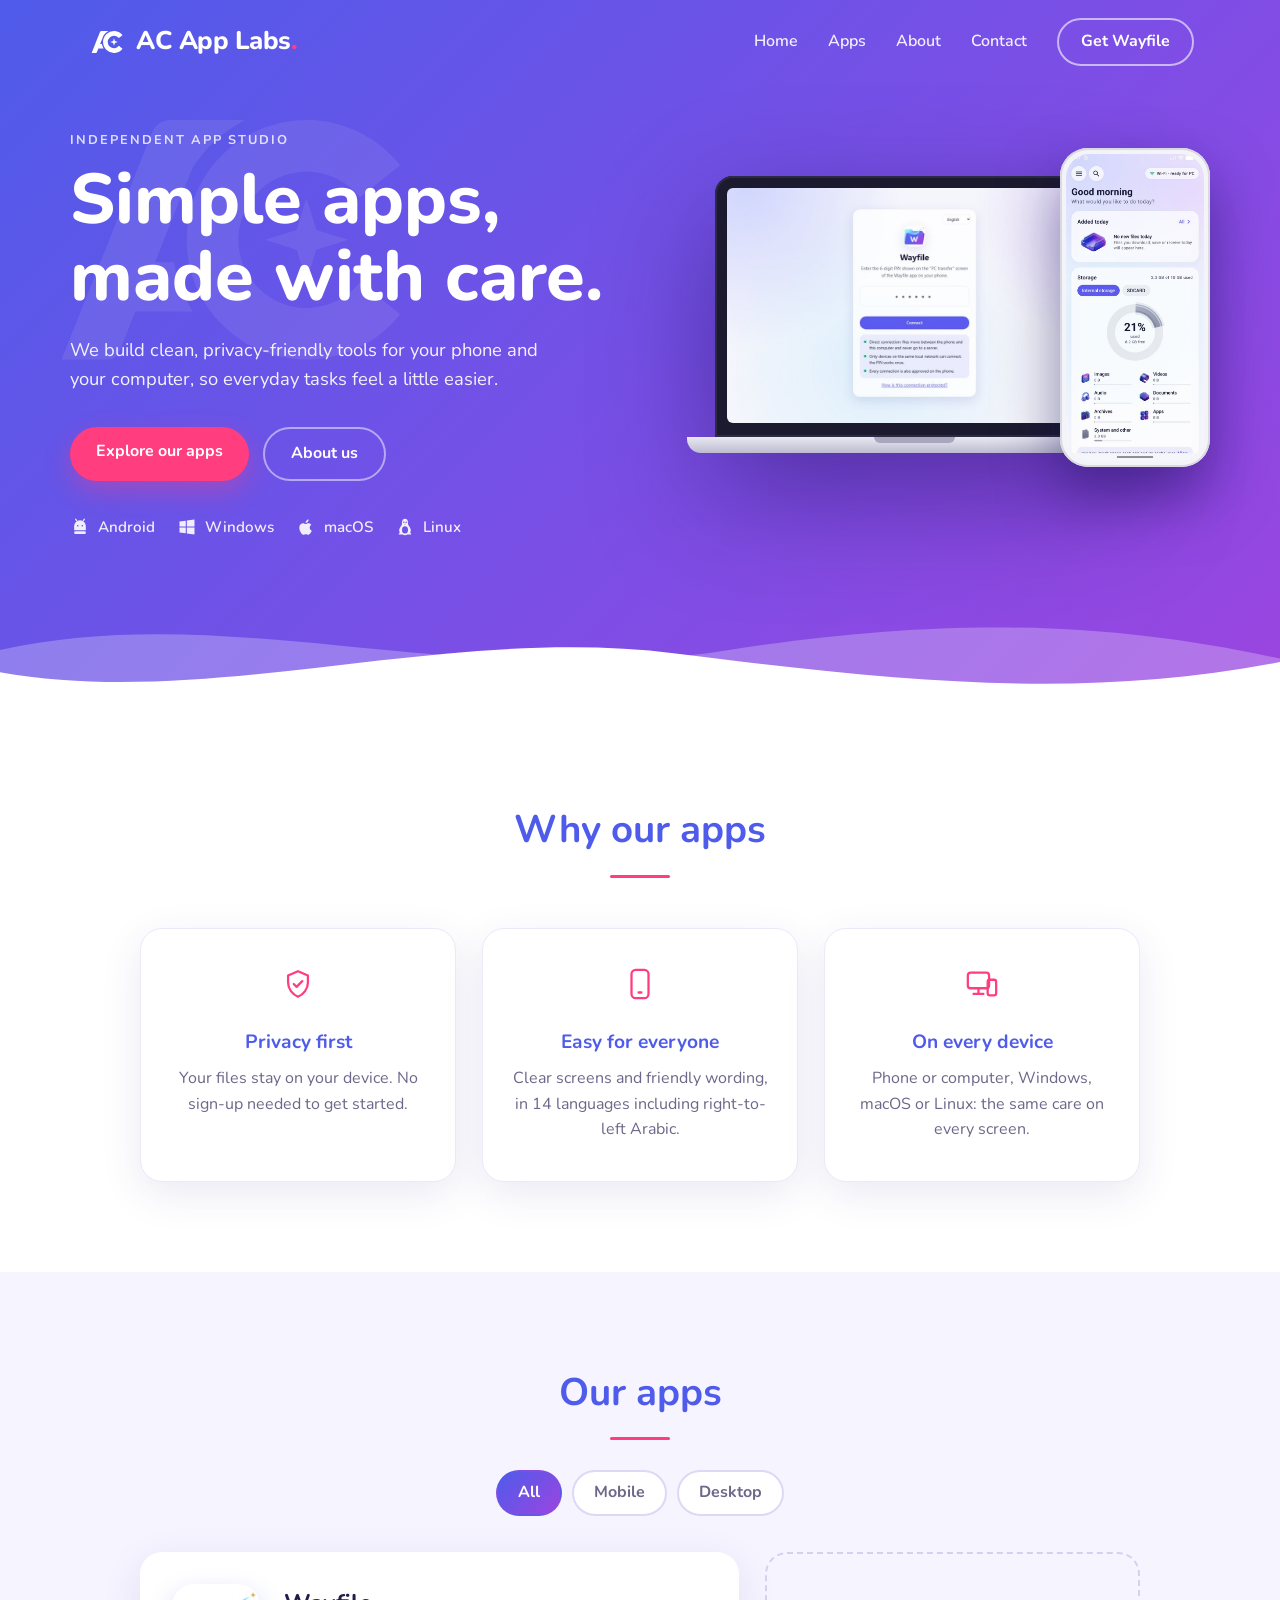
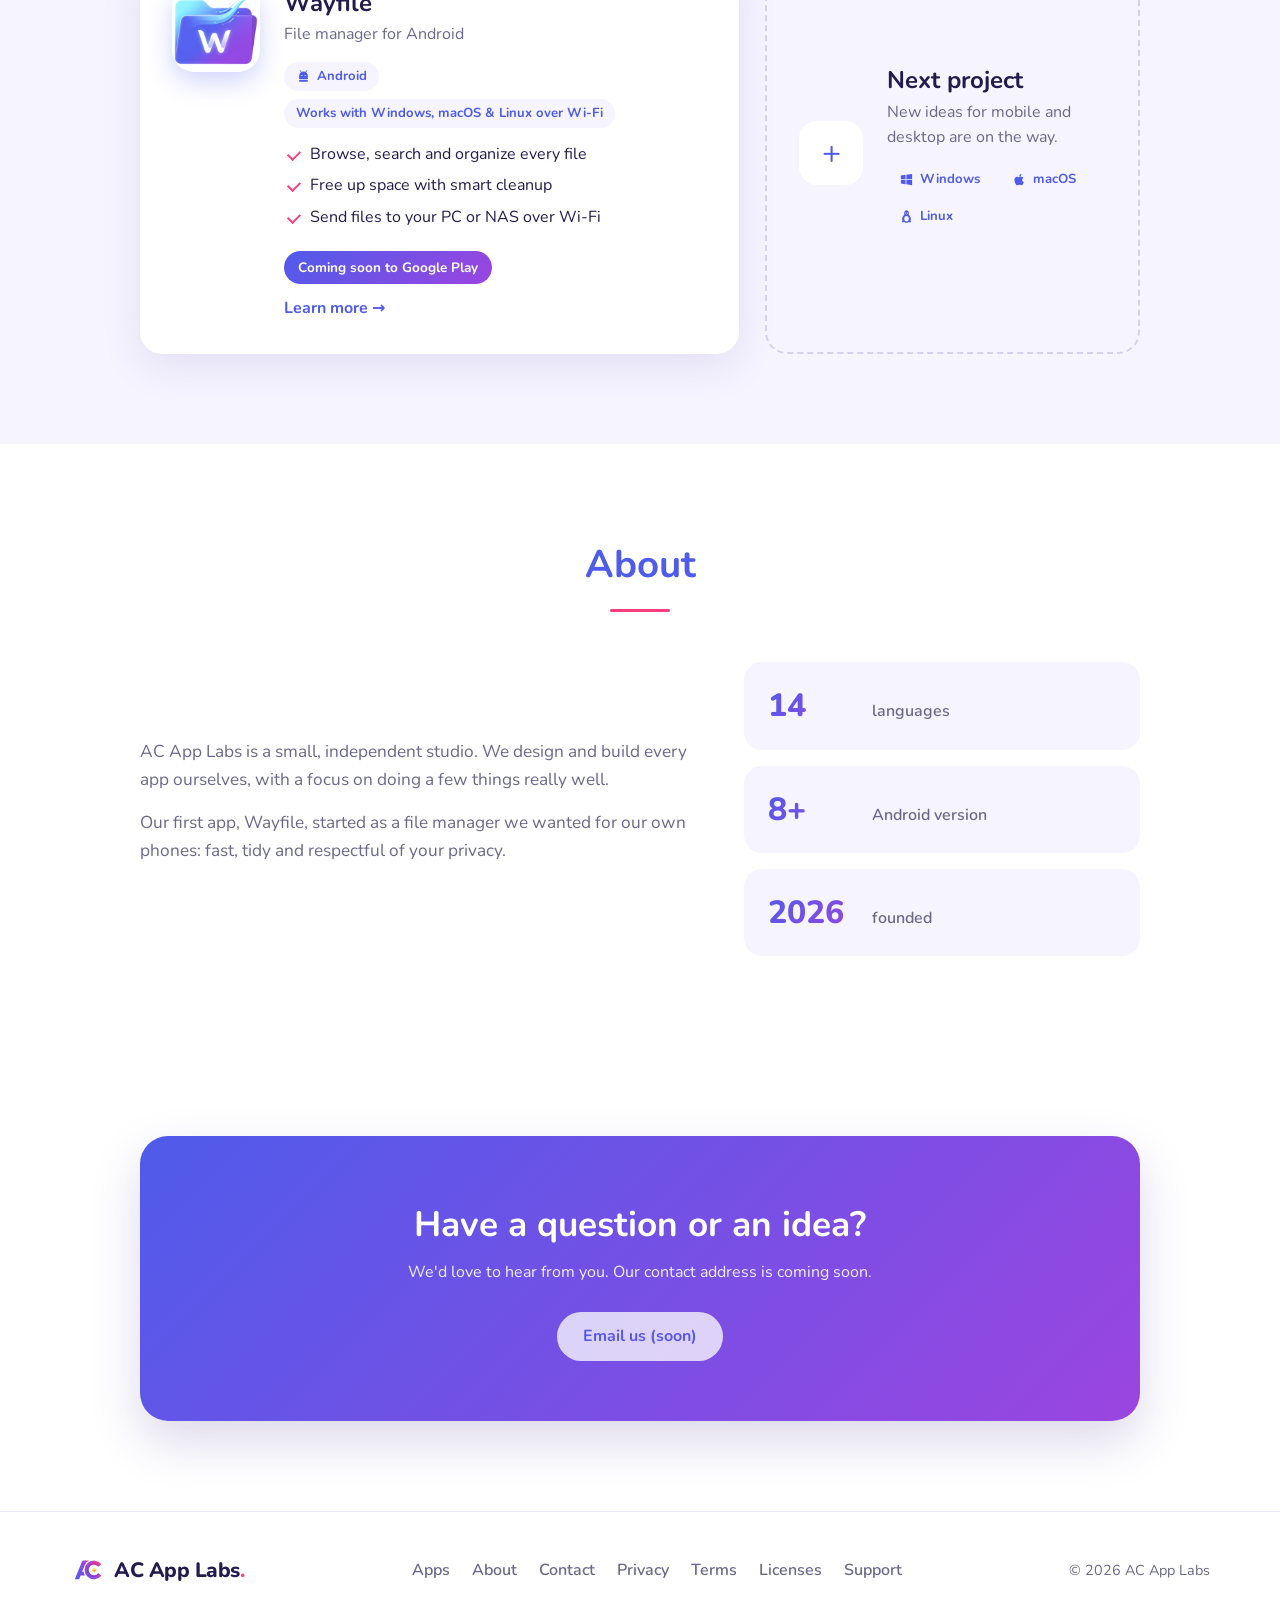
==== index.html @ d295de46 "Open-source licenses page; footer links Co-Authored-By: Claude Opus 5.5 <noreply@anthropic.com>" ====
<!doctype html>
<html lang="en">
<head>
<meta charset="utf-8">
<meta name="viewport" content="width=device-width, initial-scale=1">
<title>AC App Labs</title>
<meta name="description" content="AC App Labs is an independent studio building simple, useful apps. Our first app, Wayfile, is coming soon to Google Play.">
<meta name="theme-color" content="#4f5bea">
<link rel="icon" href="favicon.ico" sizes="any">
<link rel="icon" href="assets/studio-logo.svg" type="image/svg+xml">
<link rel="apple-touch-icon" href="assets/apple-touch-icon.png">
<link rel="preconnect" href="https://fonts.googleapis.com">
<link rel="preconnect" href="https://fonts.gstatic.com" crossorigin>
<link href="https://fonts.googleapis.com/css2?family=Nunito:wght@400;600;700;800&display=swap" rel="stylesheet">
<link rel="stylesheet" href="assets/site.css">
</head>
<body>

<!-- Platform glyphs, reused by the hero strip and the app cards. -->
<svg width="0" height="0" style="position:absolute" aria-hidden="true">
  <symbol id="i-android" viewBox="0 0 24 24"><path d="M5 16V11a7 7 0 0 1 14 0v5z"/><path d="M8 4.5 6.8 2.6M16 4.5l1.2-1.9" stroke="currentColor" stroke-width="1.4" stroke-linecap="round" fill="none"/><circle cx="9.3" cy="10.5" r="1" fill="var(--glyph-hole, #fff)"/><circle cx="14.7" cy="10.5" r="1" fill="var(--glyph-hole, #fff)"/><rect x="5" y="17" width="14" height="3.5" rx="1.5"/></symbol>
  <symbol id="i-windows" viewBox="0 0 24 24"><path d="M3 5.5 10.5 4.4v7H3zM11.8 4.2 21 3v8.4h-9.2zM3 12.6h7.5v7L3 18.5zM11.8 12.6H21V21l-9.2-1.3z"/></symbol>
  <symbol id="i-apple" viewBox="0 0 24 24"><path d="M16.4 12.7c0-2.3 1.9-3.4 2-3.5-1.1-1.6-2.8-1.8-3.4-1.8-1.4-.1-2.8.9-3.5.9s-1.8-.9-3-.9c-1.5 0-3 .9-3.8 2.3-1.6 2.8-.4 7 1.2 9.3.8 1.1 1.7 2.4 2.9 2.3 1.2 0 1.6-.7 3-.7s1.8.7 3 .7c1.3 0 2.1-1.1 2.8-2.3.9-1.3 1.3-2.6 1.3-2.6s-2.5-1-2.5-3.7zM14.2 5.8c.6-.8 1.1-1.8 1-2.8-.9 0-2 .6-2.7 1.4-.6.7-1.1 1.7-1 2.7 1 .1 2-.5 2.7-1.3z"/></symbol>
  <symbol id="i-linux" viewBox="0 0 24 24"><path d="M12 2c-2.2 0-3.6 1.8-3.6 4.3 0 1.4.3 2.3-.7 3.8C6.3 12 5 13.8 5 16.3c0 1 .3 1.8.8 2.4L4.6 20c-.3.4 0 1 .5 1h4.1c.6.6 1.6 1 2.8 1s2.2-.4 2.8-1h4.1c.5 0 .8-.6.5-1l-1.2-1.3c.5-.6.8-1.4.8-2.4 0-2.5-1.3-4.3-2.7-6.2-1-1.5-.7-2.4-.7-3.8C15.6 3.8 14.2 2 12 2z"/><ellipse cx="12" cy="15.5" rx="3.6" ry="4.3" fill="var(--glyph-hole, #fff)"/><circle cx="10.6" cy="6.3" r=".9" fill="var(--glyph-hole, #fff)"/><circle cx="13.4" cy="6.3" r=".9" fill="var(--glyph-hole, #fff)"/><path d="M10.7 8.2h2.6L12 9.6z" fill="#f5b83d"/></symbol>
</svg>

<header class="topbar" id="top">
  <nav class="nav">
    <a class="brand" href="#top"><img class="brand-mark" src="assets/studio-logo-white.svg" alt="" width="34" height="34">AC App Labs<span>.</span></a>
    <button class="menu-btn" aria-label="Menu" aria-expanded="false" aria-controls="menu">
      <span></span><span></span><span></span>
    </button>
    <ul class="menu" id="menu">
      <li><a href="#top">Home</a></li>
      <li><a href="#apps">Apps</a></li>
      <li><a href="#about">About</a></li>
      <li><a href="#contact">Contact</a></li>
      <li><a class="btn btn-outline" href="/wayfile/">Get Wayfile</a></li>
    </ul>
  </nav>
</header>

<section class="hero">
  <div class="hero-inner">
    <div class="hero-text">
      <div class="ghost-mark" aria-hidden="true"><img src="assets/studio-logo-white.svg" alt=""></div>
      <p class="eyebrow">Independent app studio</p>
      <h1>Simple apps,<br>made with care.</h1>
      <p class="lead">We build clean, privacy-friendly tools for your phone and your computer, so everyday tasks feel a little easier.</p>
      <div class="hero-actions">
        <a class="btn btn-accent" href="#apps">Explore our apps</a>
        <a class="btn btn-ghost" href="#about">About us</a>
      </div>
      <ul class="platforms" aria-label="Platforms">
        <li><svg><use href="#i-android"/></svg>Android</li>
        <li><svg><use href="#i-windows"/></svg>Windows</li>
        <li><svg><use href="#i-apple"/></svg>macOS</li>
        <li><svg><use href="#i-linux"/></svg>Linux</li>
      </ul>
    </div>
    <div class="hero-devices">
      <div class="laptop">
        <div class="laptop-screen">
          <img src="assets/wayfile-pc.jpg" alt="Wayfile in a computer's browser" width="960" height="600">
        </div>
        <div class="laptop-base"></div>
      </div>
      <div class="phone">
        <img src="assets/wayfile-home.jpg" alt="Wayfile home screen" width="540" height="1200">
      </div>
    </div>
  </div>
  <svg class="wave" viewBox="0 0 1440 140" preserveAspectRatio="none" aria-hidden="true">
    <path class="wave-back" d="M0,70 C260,10 520,120 820,70 C1080,28 1260,40 1440,80 L1440,140 L0,140 Z"/>
    <path class="wave-front" d="M0,96 C240,140 500,40 760,74 C1020,108 1220,128 1440,84 L1440,140 L0,140 Z"/>
  </svg>
</section>

<main>
  <section class="section" id="why">
    <h2 class="title">Why our apps</h2>
    <div class="cards">
      <article class="card">
        <svg class="icon" viewBox="0 0 24 24" aria-hidden="true"><path d="M12 3l7 3v5c0 4.5-3 8.4-7 10-4-1.6-7-5.5-7-10V6z"/><path d="M9 12l2 2 4-4"/></svg>
        <h3>Privacy first</h3>
        <p>Your files stay on your device. No sign-up needed to get started.</p>
      </article>
      <article class="card">
        <svg class="icon" viewBox="0 0 24 24" aria-hidden="true"><rect x="6" y="2" width="12" height="20" rx="3"/><path d="M11 18h2"/></svg>
        <h3>Easy for everyone</h3>
        <p>Clear screens and friendly wording, in 14 languages including right-to-left Arabic.</p>
      </article>
      <article class="card">
        <svg class="icon" viewBox="0 0 24 24" aria-hidden="true"><rect x="2" y="4" width="15" height="11" rx="2"/><path d="M6 19h7M9.5 15v4"/><rect x="16" y="9" width="6" height="11" rx="1.5"/></svg>
        <h3>On every device</h3>
        <p>Phone or computer, Windows, macOS or Linux: the same care on every screen.</p>
      </article>
    </div>
  </section>

  <section class="section section-tint" id="apps">
    <h2 class="title">Our apps</h2>
    <div class="filters" role="group" aria-label="Filter apps">
      <button class="chip active" data-filter="all">All</button>
      <button class="chip" data-filter="mobile">Mobile</button>
      <button class="chip" data-filter="desktop">Desktop</button>
    </div>
    <div class="apps">
      <article class="app-card" id="wayfile" data-kind="mobile">
        <img class="app-icon" src="assets/wayfile.png" alt="" width="88" height="88">
        <div class="app-body">
          <h3>Wayfile</h3>
          <p class="app-tag">File manager for Android</p>
          <ul class="tags"><li><svg><use href="#i-android"/></svg>Android</li><li>Works with Windows, macOS &amp; Linux over Wi-Fi</li></ul>
          <ul class="ticks">
            <li>Browse, search and organize every file</li>
            <li>Free up space with smart cleanup</li>
            <li>Send files to your PC or NAS over Wi-Fi</li>
          </ul>
          <span class="badge">Coming soon to Google Play</span>
          <p class="more"><a href="/wayfile/">Learn more →</a></p>
        </div>
      </article>
      <article class="app-card app-card-next" data-kind="mobile desktop">
        <div class="next-plus" aria-hidden="true">+</div>
        <div class="app-body">
          <h3>Next project</h3>
          <p class="app-tag">New ideas for mobile and desktop are on the way.</p>
          <ul class="tags"><li><svg><use href="#i-windows"/></svg>Windows</li><li><svg><use href="#i-apple"/></svg>macOS</li><li><svg><use href="#i-linux"/></svg>Linux</li></ul>
        </div>
      </article>
    </div>
  </section>

  <section class="section" id="about">
    <h2 class="title">About</h2>
    <div class="about">
      <div class="about-text">
        <p>AC App Labs is a small, independent studio. We design and build every app ourselves, with a focus on doing a few things really well.</p>
        <p>Our first app, Wayfile, started as a file manager we wanted for our own phones: fast, tidy and respectful of your privacy.</p>
      </div>
      <ul class="stats">
        <li><strong>14</strong><span>languages</span></li>
        <li><strong>8+</strong><span>Android version</span></li>
        <li><strong>2026</strong><span>founded</span></li>
      </ul>
    </div>
  </section>

  <section class="section" id="contact">
    <div class="contact">
      <h2>Have a question or an idea?</h2>
      <p>We'd love to hear from you. Our contact address is coming soon.</p>
      <!-- TODO: replace with the support address once email is set up on acapplabs.com -->
      <a class="btn btn-light" href="#contact" aria-disabled="true">Email us (soon)</a>
    </div>
  </section>
</main>

<footer class="footer">
  <div class="footer-inner">
    <a class="brand brand-dark" href="#top"><img class="brand-mark" src="assets/studio-logo.svg" alt="" width="30" height="30">AC App Labs<span>.</span></a>
    <ul class="footer-links">
      <li><a href="#apps">Apps</a></li>
      <li><a href="#about">About</a></li>
      <li><a href="#contact">Contact</a></li>
      <li><a href="/wayfile/privacy/">Privacy</a></li>
      <li><a href="/wayfile/terms/">Terms</a></li>
      <li><a href="/wayfile/licenses/">Licenses</a></li>
      <li><a href="/support/">Support</a></li>
    </ul>
    <p class="copy">© <span id="y">2026</span> AC App Labs</p>
  </div>
</footer>

<script src="/assets/site.js"></script>
<script>
  const chips = document.querySelectorAll('.filters .chip');
  chips.forEach(chip => chip.addEventListener('click', () => {
    chips.forEach(c => c.classList.toggle('active', c === chip));
    const f = chip.dataset.filter;
    document.querySelectorAll('.apps .app-card').forEach(card => {
      card.hidden = f !== 'all' && !card.dataset.kind.split(' ').includes(f);
    });
  }));
</script>
</body>
</html>
---- assets/site.css ----
:root {
  --ink: #241b4d;
  --muted: #6b6889;
  --brand-a: #4f5bea;
  --brand-b: #9b45e0;
  --accent: #ff3d7f;
  --bg: #ffffff;
  --tint: #f6f4ff;
  --card: #ffffff;
  --line: #ece9f8;
  --shadow: 0 12px 40px rgba(60, 40, 140, .10);
  --shadow-up: 0 20px 50px rgba(60, 40, 140, .18);
}
* { box-sizing: border-box; margin: 0; padding: 0; }
html { scroll-behavior: smooth; scroll-padding-top: 80px; }
body { font-family: "Nunito", system-ui, sans-serif; color: var(--ink); background: var(--bg); line-height: 1.6; overflow-x: hidden; }
a { color: inherit; text-decoration: none; }
ul { list-style: none; }
img { max-width: 100%; height: auto; display: block; }

/* Buttons */
.btn { display: inline-block; padding: 12px 26px; border-radius: 999px; font-weight: 700; transition: transform .15s, box-shadow .15s, background .15s; white-space: nowrap; }
.btn:hover { transform: translateY(-2px); }
.btn-accent { background: var(--accent); color: #fff; box-shadow: 0 10px 24px rgba(255, 61, 127, .35); }
.btn-ghost { color: #fff; border: 2px solid rgba(255, 255, 255, .5); }
.btn-ghost:hover { background: rgba(255, 255, 255, .12); }
.btn-outline { padding: 9px 22px; border: 2px solid rgba(255, 255, 255, .6); }
.btn-light { background: #fff; color: var(--brand-a); }
.btn[aria-disabled="true"] { opacity: .75; cursor: default; }

/* Top bar */
.topbar { position: fixed; inset: 0 0 auto; z-index: 50; color: #fff; transition: background .25s, box-shadow .25s; }
.topbar.scrolled { background: rgba(79, 91, 234, .92); backdrop-filter: blur(10px); box-shadow: 0 6px 24px rgba(40, 30, 120, .2); }
.nav { max-width: 1140px; margin: 0 auto; padding: 18px 16px; display: flex; align-items: center; justify-content: space-between; }
.brand { display: inline-flex; align-items: center; font-size: 1.6rem; font-weight: 800; letter-spacing: -.5px; }
.brand-mark { width: 42px; height: 42px; margin-right: 8px; }
.brand-dark .brand-mark { width: 36px; height: 36px; }
.brand span { color: var(--accent); }
.menu { display: flex; align-items: center; gap: 30px; font-weight: 600; }
.menu a:not(.btn) { opacity: .9; }
.menu a:not(.btn):hover { opacity: 1; }
.menu-btn { display: none; background: none; border: 0; width: 40px; height: 40px; cursor: pointer; flex-direction: column; justify-content: center; gap: 5px; }
.menu-btn span { display: block; height: 2px; width: 24px; margin: 0 auto; background: #fff; border-radius: 2px; }

/* Hero */
.hero { position: relative; color: #fff; background: linear-gradient(135deg, var(--brand-a) 0%, #7a4fe6 55%, var(--brand-b) 100%); padding: 130px 16px 170px; overflow: hidden; }
.hero-inner { max-width: 1140px; margin: 0 auto; display: grid; grid-template-columns: 1.1fr .9fr; align-items: center; gap: 40px; }
.hero-text { position: relative; isolation: isolate; }
.ghost-mark { position: absolute; left: -70px; top: -120px; width: 460px; pointer-events: none; user-select: none; z-index: -1; }
.ghost-mark img { width: 100%; opacity: .08; }
.eyebrow { text-transform: uppercase; letter-spacing: 2px; font-size: .8rem; font-weight: 700; opacity: .8; }
h1 { font-size: clamp(2.5rem, 6vw, 4.4rem); line-height: 1.08; font-weight: 800; margin: 12px 0 20px; }
.lead { font-size: 1.15rem; max-width: 500px; opacity: .92; }
.hero-actions { display: flex; flex-wrap: wrap; gap: 14px; margin-top: 34px; }
.platforms { display: flex; flex-wrap: wrap; gap: 10px 22px; margin-top: 34px; font-weight: 600; font-size: .95rem; opacity: .9; }
.platforms li { display: flex; align-items: center; gap: 8px; }
.platforms svg { width: 20px; height: 20px; fill: #fff; --glyph-hole: #6a55e8; }

/* Hero devices: a laptop with the phone leaning in front of it */
.hero-devices { position: relative; z-index: 2; padding: 20px 96px 60px 0; }
.laptop { width: 100%; max-width: 520px; margin-left: auto; filter: drop-shadow(0 40px 60px rgba(20, 10, 80, .45)); }
.laptop-screen { padding: 12px 12px 14px; border-radius: 18px 18px 0 0; background: #1c1a2e; box-shadow: inset 0 0 0 2px #2d2a45; }
.laptop-screen img { border-radius: 6px; }
.laptop-base { height: 16px; margin: 0 -7%; border-radius: 0 0 14px 14px; background: linear-gradient(#e9e8f2, #bdbbd0); position: relative; }
.laptop-base::before { content: ""; position: absolute; left: 50%; top: 0; width: 18%; height: 6px; transform: translateX(-50%); border-radius: 0 0 8px 8px; background: #a9a7bd; }
/* Upright, standing to the right of the laptop and only overlapping its bezel edge. */
.phone { position: absolute; right: 0; bottom: 46px; width: 150px; padding: 6px; border-radius: 28px; background: #f4f4f8; box-shadow: 0 30px 60px rgba(20, 10, 80, .5), inset 0 0 0 2px #d9d9e3; }
.phone img { border-radius: 24px; }
.wave { position: absolute; left: 0; bottom: -1px; width: 100%; height: 120px; }
.wave-back { fill: rgba(255, 255, 255, .25); }
.wave-front { fill: var(--bg); }

/* Sections */
.section { padding: 90px 16px; }
.section-tint { background: var(--tint); }
.title { font-size: clamp(1.8rem, 4vw, 2.4rem); text-align: center; color: var(--brand-a); font-weight: 700; }
.title::after { content: ""; display: block; width: 60px; height: 3px; margin: 14px auto 50px; border-radius: 2px; background: var(--accent); }

.cards { max-width: 1000px; margin: 0 auto; display: grid; grid-template-columns: repeat(3, 1fr); gap: 26px; }
.card { background: var(--card); border: 1px solid var(--line); border-radius: 22px; padding: 38px 28px; text-align: center; box-shadow: var(--shadow); transition: transform .2s, box-shadow .2s; }
.card:hover { transform: translateY(-6px); box-shadow: var(--shadow-up); }
.icon { width: 34px; height: 34px; fill: none; stroke: var(--accent); stroke-width: 1.6; stroke-linecap: round; stroke-linejoin: round; margin-bottom: 18px; }
.card h3 { color: var(--brand-a); font-size: 1.2rem; margin-bottom: 8px; }
.card p { color: var(--muted); }

/* Apps */
.filters { display: flex; justify-content: center; gap: 10px; margin: -20px 0 36px; }
.chip { font: inherit; font-weight: 700; padding: 8px 20px; border-radius: 999px; border: 2px solid #ddd8f5; background: #fff; color: var(--muted); cursor: pointer; transition: .15s; }
.chip:hover { color: var(--brand-a); border-color: var(--brand-a); }
.chip.active { color: #fff; border-color: transparent; background: linear-gradient(135deg, var(--brand-a), var(--brand-b)); }
.app-card[hidden] { display: none; }
.tags { display: flex; flex-wrap: wrap; gap: 8px; margin-bottom: 14px; }
.tags li { display: flex; align-items: center; gap: 6px; padding: 4px 12px; border-radius: 999px; font-size: .82rem; font-weight: 700; color: var(--brand-a); background: var(--tint); }
.tags svg { width: 15px; height: 15px; fill: currentColor; --glyph-hole: var(--tint); }
.apps { max-width: 1000px; margin: 0 auto; display: grid; grid-template-columns: 1.6fr 1fr; gap: 26px; }
.app-card { display: flex; gap: 24px; align-items: flex-start; background: var(--card); border-radius: 22px; padding: 32px; box-shadow: var(--shadow); }
.app-icon { flex: none; border-radius: 22px; box-shadow: 0 10px 24px rgba(79, 91, 234, .25); }
.app-card h3 { font-size: 1.5rem; }
.app-tag { color: var(--muted); margin-bottom: 14px; }
.ticks li { position: relative; padding-left: 26px; margin-bottom: 6px; }
.ticks li::before { content: ""; position: absolute; left: 4px; top: 8px; width: 10px; height: 6px; border-left: 2px solid var(--accent); border-bottom: 2px solid var(--accent); transform: rotate(-45deg); }
.badge { display: inline-block; margin-top: 14px; padding: 6px 14px; border-radius: 999px; font-size: .85rem; font-weight: 700; color: #fff; background: linear-gradient(135deg, var(--brand-a), var(--brand-b)); }
.more { margin-top: 12px; font-weight: 700; color: var(--brand-a); }
.more a:hover { text-decoration: underline; }
.app-card-next { align-items: center; background: transparent; border: 2px dashed #d6d0f0; box-shadow: none; }
.next-plus { flex: none; width: 64px; height: 64px; border-radius: 18px; display: grid; place-items: center; font-size: 2rem; color: var(--brand-a); background: #fff; }

/* About */
.about { max-width: 1000px; margin: 0 auto; display: grid; grid-template-columns: 1.4fr 1fr; gap: 50px; align-items: center; }
.about-text p { color: var(--muted); font-size: 1.08rem; margin-bottom: 16px; }
.stats { display: grid; gap: 16px; }
.stats li { display: flex; align-items: baseline; gap: 14px; padding: 18px 24px; border-radius: 18px; background: var(--tint); }
.stats strong { font-size: 2rem; font-weight: 800; background: linear-gradient(135deg, var(--brand-a), var(--brand-b)); -webkit-background-clip: text; background-clip: text; color: transparent; min-width: 90px; }
.stats span { color: var(--muted); font-weight: 600; }

/* Contact */
.contact { max-width: 1000px; margin: 0 auto; text-align: center; color: #fff; padding: 60px 24px; border-radius: 28px; background: linear-gradient(135deg, var(--brand-a), var(--brand-b)); box-shadow: var(--shadow-up); }
.contact h2 { font-size: clamp(1.6rem, 4vw, 2.2rem); }
.contact p { opacity: .9; margin: 8px 0 26px; }

/* Inner pages: short gradient header, readable text column */
.page-hero { position: relative; color: #fff; background: linear-gradient(135deg, var(--brand-a) 0%, #7a4fe6 55%, var(--brand-b) 100%); padding: 130px 16px 110px; text-align: center; overflow: hidden; }
.page-hero h1 { font-size: clamp(2rem, 5vw, 3.2rem); margin: 8px 0 10px; }
.page-hero .lead { margin: 0 auto; }
.page-hero .app-icon { margin: 0 auto 6px; }
.page-hero .wave { height: 80px; }
.doc { max-width: 760px; margin: 0 auto; padding: 50px 16px 80px; }
.doc h2 { color: var(--brand-a); font-size: 1.5rem; margin: 40px 0 12px; }
.doc h2:first-child { margin-top: 0; }
.doc p, .doc li { color: var(--muted); font-size: 1.05rem; }
.doc p { margin-bottom: 14px; }
.doc a:not(.btn) { color: var(--brand-a); font-weight: 700; text-decoration: underline; text-underline-offset: 3px; }
.doc .ticks { margin-bottom: 14px; }
.notice { padding: 22px 26px; border-radius: 18px; background: var(--tint); border-left: 4px solid var(--accent); margin-bottom: 30px; }
.notice p:last-child { margin-bottom: 0; }
.shots { display: grid; grid-template-columns: 2.2fr 1fr; gap: 22px; align-items: center; margin: 10px 0 20px; }
.shots img { border-radius: 16px; box-shadow: var(--shadow); }
.doc-links { display: flex; flex-wrap: wrap; gap: 12px; margin-top: 20px; }
.doc-links .btn { background: var(--tint); color: var(--brand-a); }
.footer-links .current { color: var(--brand-a); }
.doc .meta { font-size: .95rem; }
.lang-link { display: inline-block; margin-top: 6px; padding: 4px 16px; border-radius: 999px; border: 2px solid rgba(255, 255, 255, .5); font-weight: 700; font-size: .95rem; }
.lang-link:hover { background: rgba(255, 255, 255, .12); }
.table-wrap { overflow-x: auto; margin-bottom: 14px; }
.doc table { width: 100%; border-collapse: collapse; font-size: .98rem; }
.doc th, .doc td { text-align: left; vertical-align: top; padding: 10px 12px; border-bottom: 1px solid var(--line); color: var(--muted); }
.doc th { color: var(--ink); background: var(--tint); }
.doc td:first-child { font-weight: 700; color: var(--ink); width: 38%; }
.doc a { overflow-wrap: anywhere; }

/* Footer */
.footer { border-top: 1px solid var(--line); padding: 40px 16px; }
.footer-inner { max-width: 1140px; margin: 0 auto; display: flex; flex-wrap: wrap; align-items: center; justify-content: space-between; gap: 20px; }
.brand-dark { color: var(--ink); font-size: 1.3rem; }
.footer-links { display: flex; flex-wrap: wrap; gap: 22px; color: var(--muted); font-weight: 600; }
.footer-links a:hover { color: var(--brand-a); }
.soon { opacity: .6; }
.copy { color: var(--muted); font-size: .9rem; }

/* Tablet & phone */
@media (max-width: 900px) {
  .hero { padding-top: 110px; }
  .hero-inner { grid-template-columns: 1fr; text-align: center; }
  .lead { margin: 0 auto; }
  .hero-actions { justify-content: center; }
  .ghost-mark { left: 50%; transform: translateX(-50%); }
  .platforms { justify-content: center; }
  .hero-devices { max-width: 520px; margin: 0 auto; width: 100%; padding-right: 64px; }
  .laptop-base { margin: 0 -4%; }
  .phone { width: 100px; bottom: 50px; border-radius: 18px; padding: 4px; }
  .phone img { border-radius: 14px; }
  .cards, .apps, .about { grid-template-columns: 1fr; }
}
@media (max-width: 760px) {
  .menu-btn { display: flex; }
  .menu { position: absolute; top: 100%; left: 16px; right: 16px; flex-direction: column; gap: 4px; padding: 14px; border-radius: 18px; background: #fff; color: var(--ink); box-shadow: var(--shadow-up); opacity: 0; visibility: hidden; transform: translateY(-8px); transition: .2s; }
  .menu.open { opacity: 1; visibility: visible; transform: none; }
  .menu li { width: 100%; }
  .menu a:not(.btn) { display: block; padding: 10px 14px; border-radius: 10px; }
  .menu a:not(.btn):hover { background: var(--tint); }
  .menu .btn-outline { display: block; text-align: center; margin-top: 6px; color: #fff; background: var(--accent); border-color: var(--accent); }
  .app-card { flex-direction: column; align-items: center; text-align: center; }
  .ticks { text-align: left; }
  .tags { justify-content: center; }
  .footer-inner { flex-direction: column; text-align: center; }
  .footer-links { justify-content: center; }
}

/* Licenses page */
.doc h3 { color: var(--ink); font-size: 1.05rem; margin: 22px 0 8px; overflow-wrap: anywhere; }
.doc pre { white-space: pre-wrap; overflow-wrap: anywhere; font-size: .85rem; color: var(--muted); background: var(--tint); padding: 14px 16px; border-radius: 12px; }
.lib-table td { font-size: .9rem; overflow-wrap: anywhere; }
.lib-table td:first-child { font-weight: 600; width: auto; }
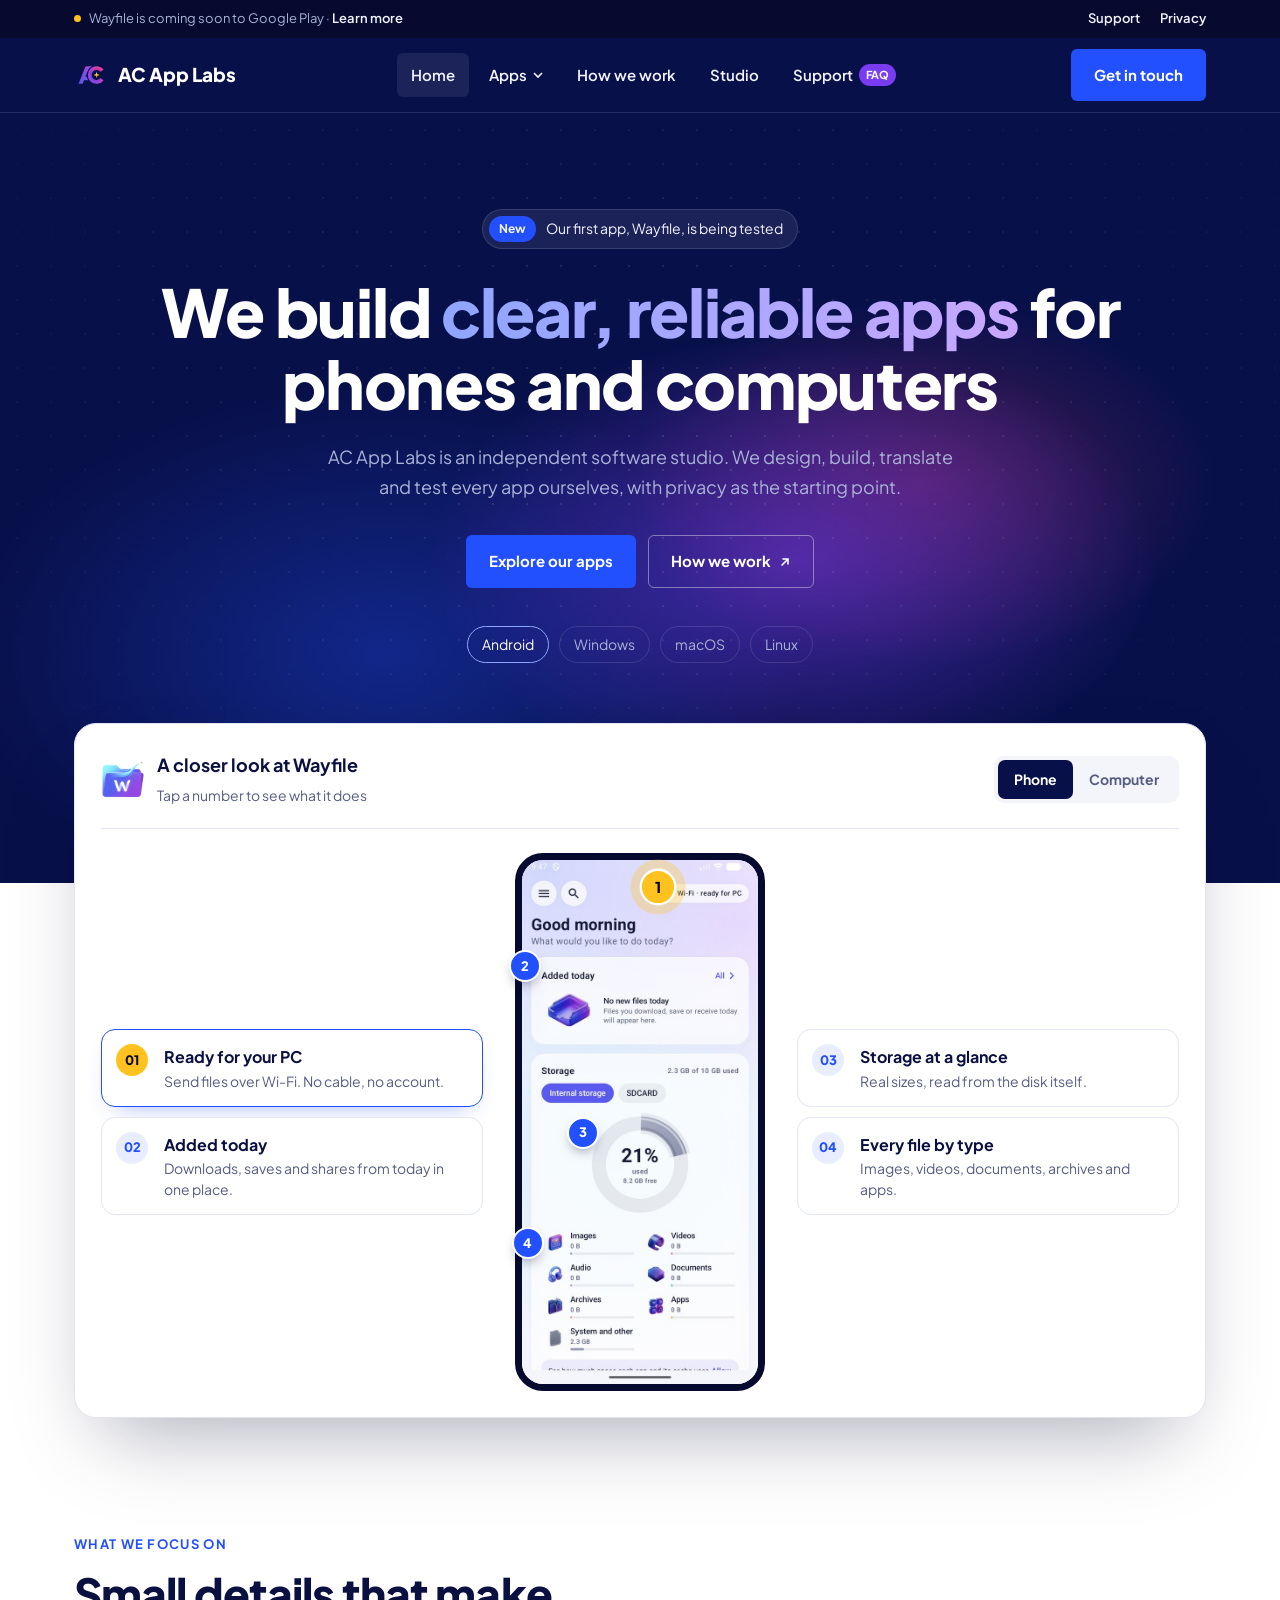
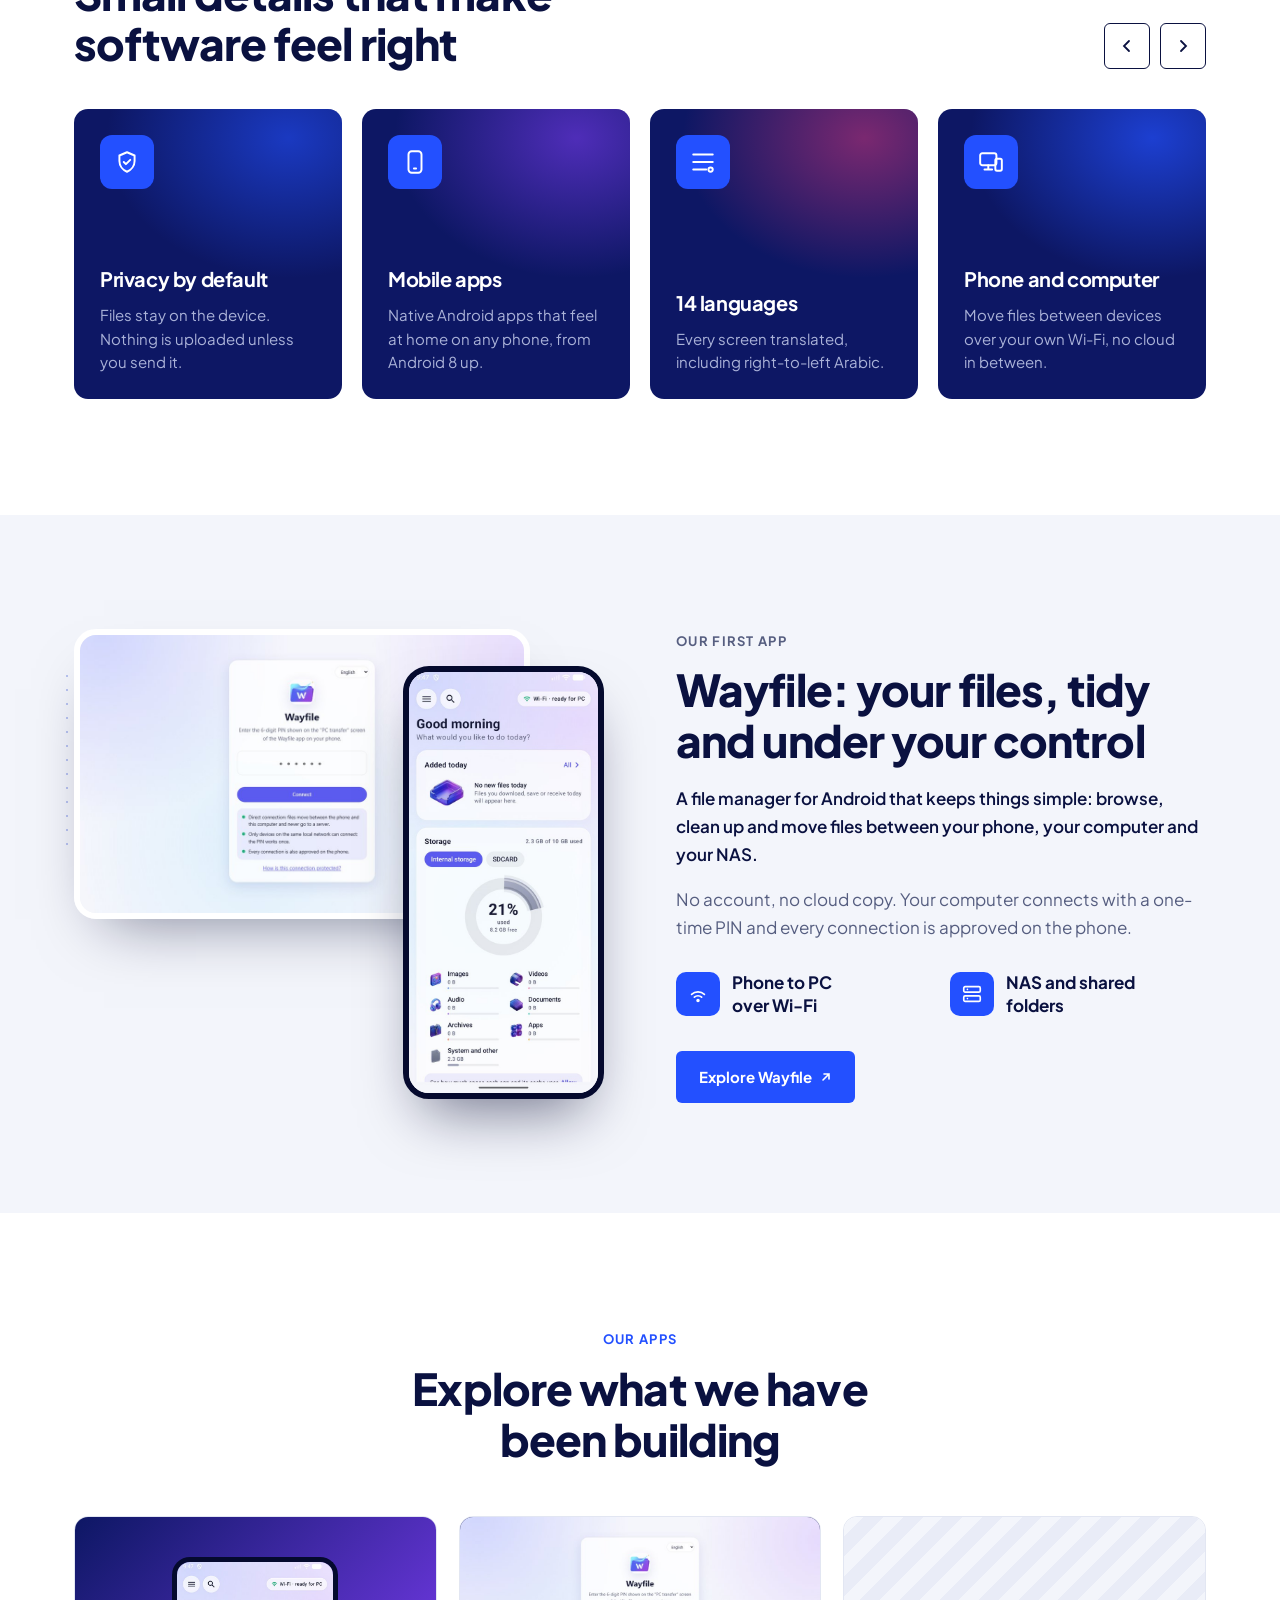
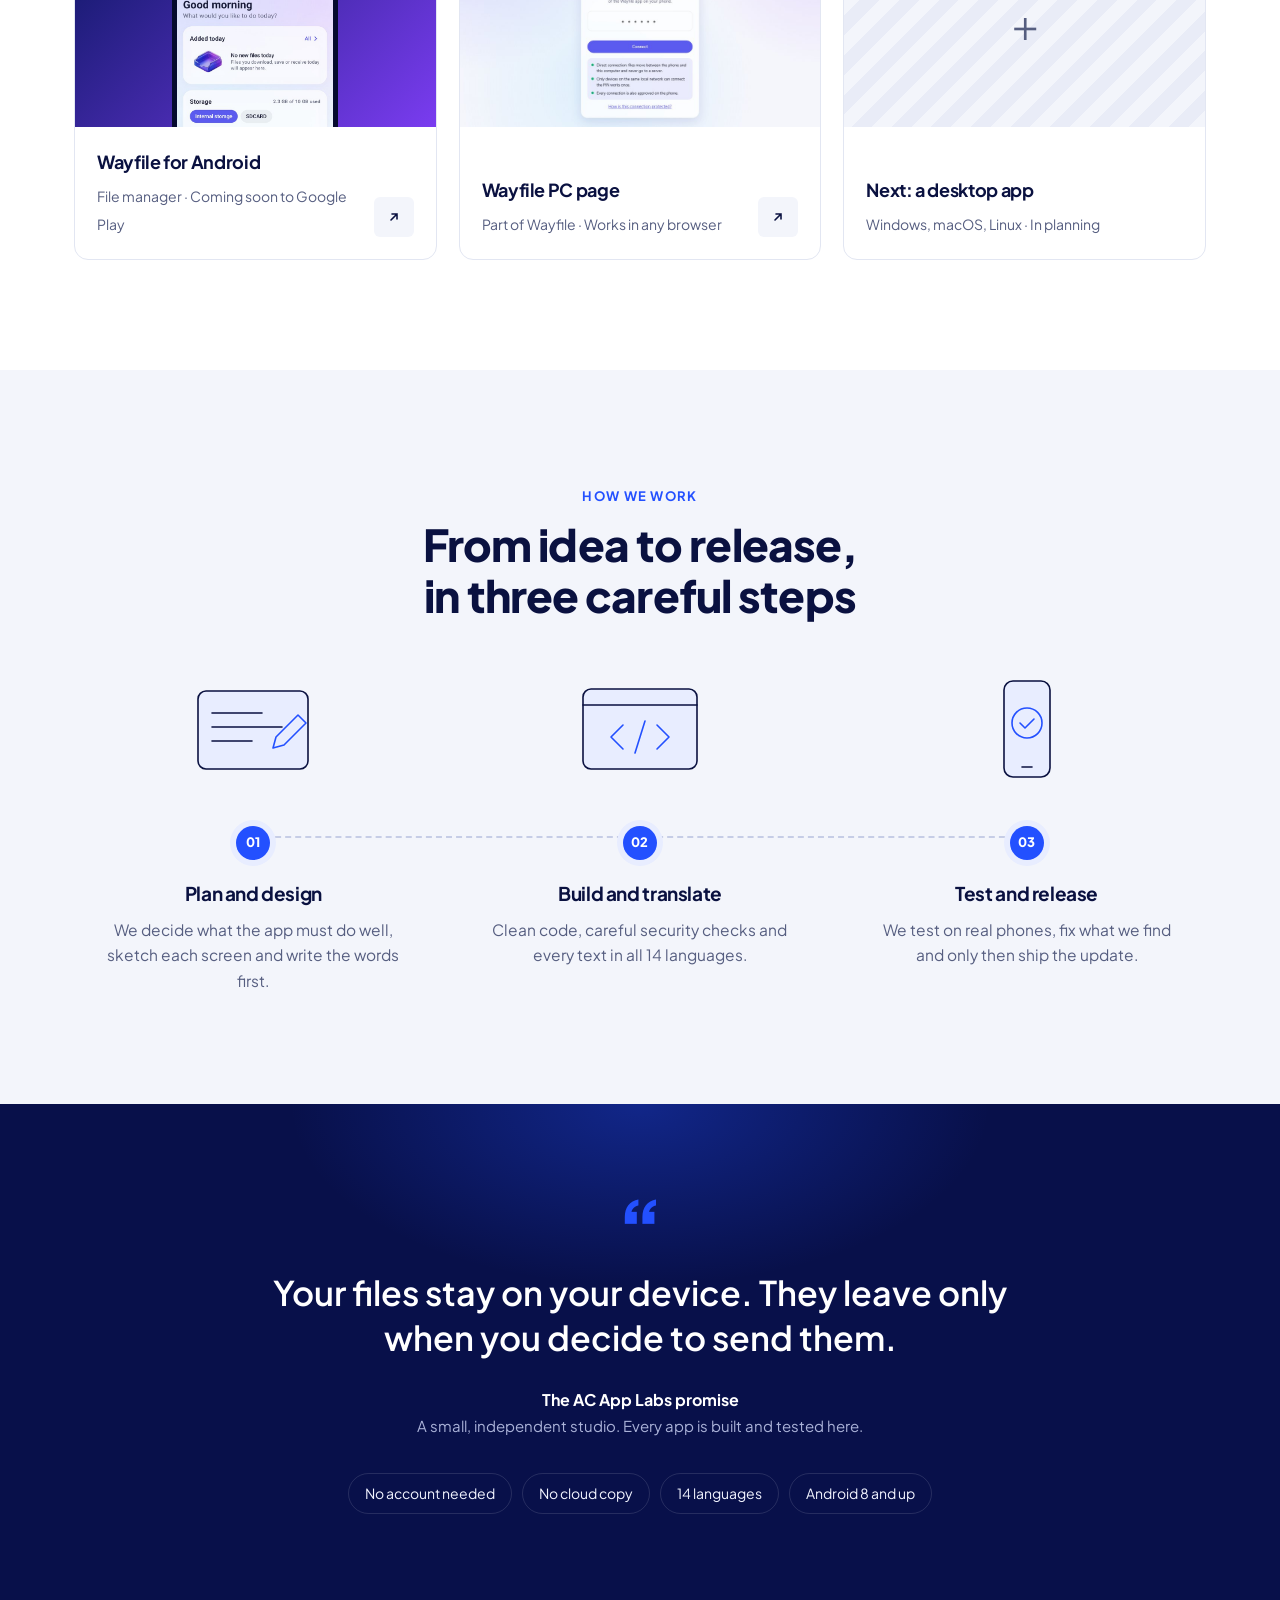
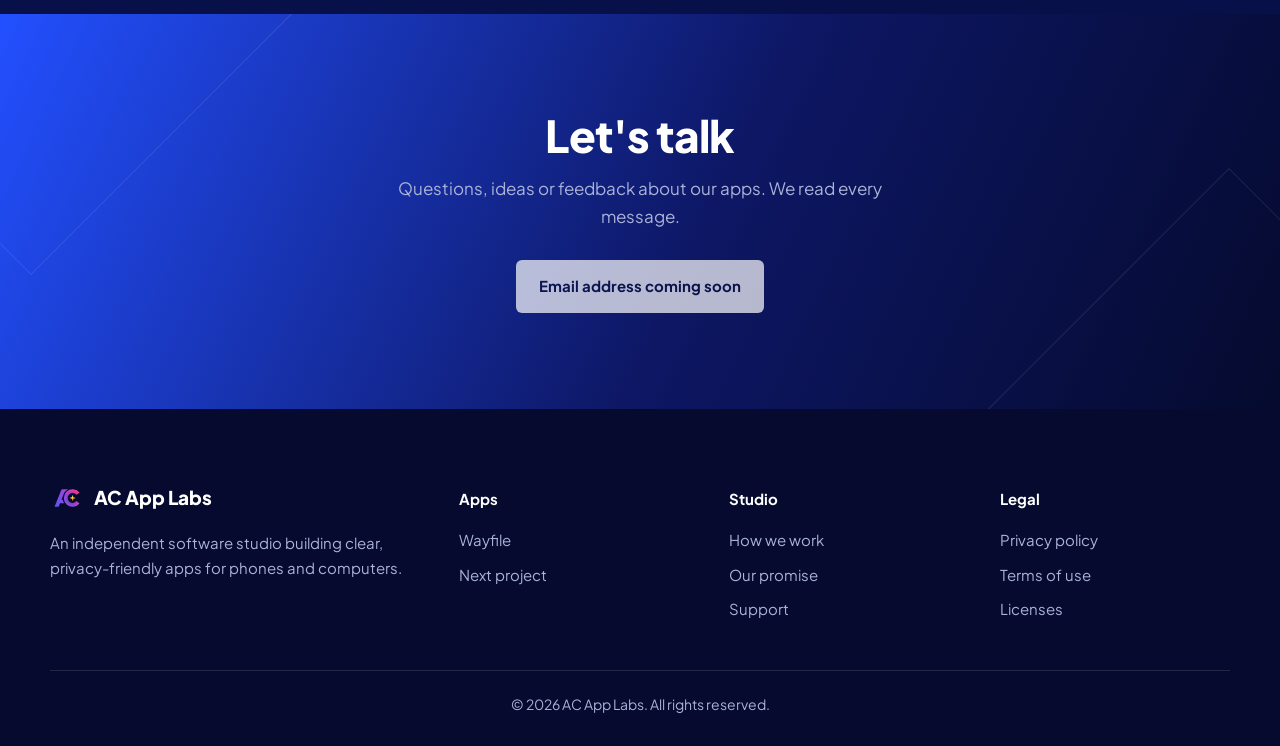
==== commit 30f7be49: "New site design: studio first, dark navy and electric blue Home page: info bar, navigation with an A" ====
--- a/index.html
+++ b/index.html
@@ -4,185 +4,223 @@
 <meta charset="utf-8">
 <meta name="viewport" content="width=device-width, initial-scale=1">
 <title>AC App Labs</title>
-<meta name="description" content="AC App Labs is an independent studio building simple, useful apps. Our first app, Wayfile, is coming soon to Google Play.">
-<meta name="theme-color" content="#4f5bea">
-<link rel="icon" href="favicon.ico" sizes="any">
-<link rel="icon" href="assets/studio-logo.svg" type="image/svg+xml">
-<link rel="apple-touch-icon" href="assets/apple-touch-icon.png">
+<meta name="description" content="AC App Labs is an independent software studio building clear, privacy-friendly apps for phones and computers. Our first app, Wayfile, is coming soon to Google Play.">
+<meta name="theme-color" content="#08104a">
+<link rel="icon" href="/favicon.ico" sizes="any">
+<link rel="icon" href="/assets/studio-logo.svg" type="image/svg+xml">
+<link rel="apple-touch-icon" href="/assets/apple-touch-icon.png">
 <link rel="preconnect" href="https://fonts.googleapis.com">
 <link rel="preconnect" href="https://fonts.gstatic.com" crossorigin>
-<link href="https://fonts.googleapis.com/css2?family=Nunito:wght@400;600;700;800&display=swap" rel="stylesheet">
-<link rel="stylesheet" href="assets/site.css">
+<link href="https://fonts.googleapis.com/css2?family=Plus+Jakarta+Sans:wght@400;500;600;700;800&display=swap" rel="stylesheet">
+<link rel="stylesheet" href="/assets/site.css">
 </head>
 <body>
 
-<!-- Platform glyphs, reused by the hero strip and the app cards. -->
 <svg width="0" height="0" style="position:absolute" aria-hidden="true">
-  <symbol id="i-android" viewBox="0 0 24 24"><path d="M5 16V11a7 7 0 0 1 14 0v5z"/><path d="M8 4.5 6.8 2.6M16 4.5l1.2-1.9" stroke="currentColor" stroke-width="1.4" stroke-linecap="round" fill="none"/><circle cx="9.3" cy="10.5" r="1" fill="var(--glyph-hole, #fff)"/><circle cx="14.7" cy="10.5" r="1" fill="var(--glyph-hole, #fff)"/><rect x="5" y="17" width="14" height="3.5" rx="1.5"/></symbol>
-  <symbol id="i-windows" viewBox="0 0 24 24"><path d="M3 5.5 10.5 4.4v7H3zM11.8 4.2 21 3v8.4h-9.2zM3 12.6h7.5v7L3 18.5zM11.8 12.6H21V21l-9.2-1.3z"/></symbol>
-  <symbol id="i-apple" viewBox="0 0 24 24"><path d="M16.4 12.7c0-2.3 1.9-3.4 2-3.5-1.1-1.6-2.8-1.8-3.4-1.8-1.4-.1-2.8.9-3.5.9s-1.8-.9-3-.9c-1.5 0-3 .9-3.8 2.3-1.6 2.8-.4 7 1.2 9.3.8 1.1 1.7 2.4 2.9 2.3 1.2 0 1.6-.7 3-.7s1.8.7 3 .7c1.3 0 2.1-1.1 2.8-2.3.9-1.3 1.3-2.6 1.3-2.6s-2.5-1-2.5-3.7zM14.2 5.8c.6-.8 1.1-1.8 1-2.8-.9 0-2 .6-2.7 1.4-.6.7-1.1 1.7-1 2.7 1 .1 2-.5 2.7-1.3z"/></symbol>
-  <symbol id="i-linux" viewBox="0 0 24 24"><path d="M12 2c-2.2 0-3.6 1.8-3.6 4.3 0 1.4.3 2.3-.7 3.8C6.3 12 5 13.8 5 16.3c0 1 .3 1.8.8 2.4L4.6 20c-.3.4 0 1 .5 1h4.1c.6.6 1.6 1 2.8 1s2.2-.4 2.8-1h4.1c.5 0 .8-.6.5-1l-1.2-1.3c.5-.6.8-1.4.8-2.4 0-2.5-1.3-4.3-2.7-6.2-1-1.5-.7-2.4-.7-3.8C15.6 3.8 14.2 2 12 2z"/><ellipse cx="12" cy="15.5" rx="3.6" ry="4.3" fill="var(--glyph-hole, #fff)"/><circle cx="10.6" cy="6.3" r=".9" fill="var(--glyph-hole, #fff)"/><circle cx="13.4" cy="6.3" r=".9" fill="var(--glyph-hole, #fff)"/><path d="M10.7 8.2h2.6L12 9.6z" fill="#f5b83d"/></symbol>
+  <symbol id="arr" viewBox="0 0 12 12"><path d="M3 9 9 3M4 3h5v5" fill="none" stroke="currentColor" stroke-width="1.6" stroke-linecap="round"/></symbol>
+  <symbol id="left" viewBox="0 0 16 16"><path d="M10 3 5 8l5 5" fill="none" stroke="currentColor" stroke-width="1.8" stroke-linecap="round"/></symbol>
+  <symbol id="right" viewBox="0 0 16 16"><path d="m6 3 5 5-5 5" fill="none" stroke="currentColor" stroke-width="1.8" stroke-linecap="round"/></symbol>
 </svg>
 
-<header class="topbar" id="top">
-  <nav class="nav">
-    <a class="brand" href="#top"><img class="brand-mark" src="assets/studio-logo-white.svg" alt="" width="34" height="34">AC App Labs<span>.</span></a>
-    <button class="menu-btn" aria-label="Menu" aria-expanded="false" aria-controls="menu">
-      <span></span><span></span><span></span>
-    </button>
+<div class="infobar">
+  <div class="wrap">
+    <span><span class="dot"></span>Wayfile is coming soon to Google Play · <a href="/wayfile/">Learn more</a></span>
+    <ul><li><a href="/support/">Support</a></li><li><a href="/wayfile/privacy/">Privacy</a></li></ul>
+  </div>
+</div>
+
+<header class="nav">
+  <div class="wrap">
+    <a class="brand" href="/"><img src="/assets/studio-logo.svg" alt="" width="34" height="34">AC App Labs</a>
     <ul class="menu" id="menu">
-      <li><a href="#top">Home</a></li>
-      <li><a href="#apps">Apps</a></li>
-      <li><a href="#about">About</a></li>
-      <li><a href="#contact">Contact</a></li>
-      <li><a class="btn btn-outline" href="/wayfile/">Get Wayfile</a></li>
+      <li><a href="/" aria-current="page">Home</a></li>
+      <li>
+        <button aria-expanded="false" aria-controls="mega">Apps <svg class="chev" viewBox="0 0 10 10" aria-hidden="true"><path d="M1 3l4 4 4-4" fill="none" stroke="currentColor" stroke-width="1.6"/></svg></button>
+        <div class="mega" id="mega">
+          <a href="/wayfile/"><img src="/assets/wayfile.png" alt=""><span><b>Wayfile</b><small>File manager for Android</small></span><span class="tag">Soon</span></a>
+          <a href="#apps"><span class="slot" aria-hidden="true">+</span><span><b>Next project</b><small>Desktop app, in planning</small></span><span class="tag">Planning</span></a>
+        </div>
+      </li>
+      <li><a href="#process">How we work</a></li>
+      <li><a href="#studio">Studio</a></li>
+      <li><a href="/support/">Support <span class="badge-new">FAQ</span></a></li>
     </ul>
-  </nav>
+    <a class="btn btn-blue" href="#contact">Get in touch</a>
+    <button class="burger" aria-label="Menu" aria-expanded="false" aria-controls="menu"><span></span><span></span><span></span></button>
+  </div>
 </header>
 
 <section class="hero">
-  <div class="hero-inner">
-    <div class="hero-text">
-      <div class="ghost-mark" aria-hidden="true"><img src="assets/studio-logo-white.svg" alt=""></div>
-      <p class="eyebrow">Independent app studio</p>
-      <h1>Simple apps,<br>made with care.</h1>
-      <p class="lead">We build clean, privacy-friendly tools for your phone and your computer, so everyday tasks feel a little easier.</p>
-      <div class="hero-actions">
-        <a class="btn btn-accent" href="#apps">Explore our apps</a>
-        <a class="btn btn-ghost" href="#about">About us</a>
-      </div>
-      <ul class="platforms" aria-label="Platforms">
-        <li><svg><use href="#i-android"/></svg>Android</li>
-        <li><svg><use href="#i-windows"/></svg>Windows</li>
-        <li><svg><use href="#i-apple"/></svg>macOS</li>
-        <li><svg><use href="#i-linux"/></svg>Linux</li>
-      </ul>
-    </div>
-    <div class="hero-devices">
-      <div class="laptop">
-        <div class="laptop-screen">
-          <img src="assets/wayfile-pc.jpg" alt="Wayfile in a computer's browser" width="960" height="600">
-        </div>
-        <div class="laptop-base"></div>
-      </div>
-      <div class="phone">
-        <img src="assets/wayfile-home.jpg" alt="Wayfile home screen" width="540" height="1200">
-      </div>
-    </div>
-  </div>
-  <svg class="wave" viewBox="0 0 1440 140" preserveAspectRatio="none" aria-hidden="true">
-    <path class="wave-back" d="M0,70 C260,10 520,120 820,70 C1080,28 1260,40 1440,80 L1440,140 L0,140 Z"/>
-    <path class="wave-front" d="M0,96 C240,140 500,40 760,74 C1020,108 1220,128 1440,84 L1440,140 L0,140 Z"/>
-  </svg>
-</section>
-
-<main>
-  <section class="section" id="why">
-    <h2 class="title">Why our apps</h2>
-    <div class="cards">
-      <article class="card">
-        <svg class="icon" viewBox="0 0 24 24" aria-hidden="true"><path d="M12 3l7 3v5c0 4.5-3 8.4-7 10-4-1.6-7-5.5-7-10V6z"/><path d="M9 12l2 2 4-4"/></svg>
-        <h3>Privacy first</h3>
-        <p>Your files stay on your device. No sign-up needed to get started.</p>
+  <div class="wrap">
+    <span class="pill"><b>New</b>Our first app, Wayfile, is being tested</span>
+    <h1>We build <span>clear, reliable apps</span> for phones and computers</h1>
+    <p>AC App Labs is an independent software studio. We design, build, translate and test every app ourselves, with privacy as the starting point.</p>
+    <div class="actions">
+      <a class="btn btn-blue" href="#apps">Explore our apps</a>
+      <a class="btn btn-ghost" href="#process">How we work <svg class="arrow"><use href="#arr"/></svg></a>
+    </div>
+    <ul class="platforms" aria-label="Platforms"><li class="now">Android</li><li>Windows</li><li>macOS</li><li>Linux</li></ul>
+  </div>
+</section>
+
+<div class="wrap showcase">
+  <div class="stage">
+    <div class="stage-head">
+      <div class="stage-title"><img src="/assets/wayfile.png" alt="" width="44" height="44"><div><b>A closer look at Wayfile</b><small>Tap a number to see what it does</small></div></div>
+      <div class="seg" role="tablist">
+        <button role="tab" aria-selected="true" data-view="v-phone">Phone</button>
+        <button role="tab" aria-selected="false" data-view="v-pc">Computer</button>
+      </div>
+    </div>
+
+    <div class="view phone" id="v-phone">
+      <ol class="notes left">
+        <li><button data-i="1"><span class="n">01</span><span><b>Ready for your PC</b><span class="t">Send files over Wi-Fi. No cable, no account.</span></span></button></li>
+        <li><button data-i="2"><span class="n">02</span><span><b>Added today</b><span class="t">Downloads, saves and shares from today in one place.</span></span></button></li>
+      </ol>
+      <div class="screen">
+        <img src="/assets/wayfile-home.jpg" alt="Wayfile home screen" width="540" height="1200">
+        <button class="hot" data-i="1" style="left:57%;top:6.3%" aria-label="1">1</button>
+        <button class="hot" data-i="2" style="left:4%;top:21%" aria-label="2">2</button>
+        <button class="hot" data-i="3" style="left:27%;top:52%" aria-label="3">3</button>
+        <button class="hot" data-i="4" style="left:5%;top:72.5%" aria-label="4">4</button>
+      </div>
+      <ol class="notes left">
+        <li><button data-i="3"><span class="n">03</span><span><b>Storage at a glance</b><span class="t">Real sizes, read from the disk itself.</span></span></button></li>
+        <li><button data-i="4"><span class="n">04</span><span><b>Every file by type</b><span class="t">Images, videos, documents, archives and apps.</span></span></button></li>
+      </ol>
+      <ol class="notes all">
+        <li><button data-i="1"><span class="n">01</span><span><b>Ready for your PC</b><span class="t">Send files over Wi-Fi. No cable, no account.</span></span></button></li>
+        <li><button data-i="2"><span class="n">02</span><span><b>Added today</b><span class="t">Downloads, saves and shares from today in one place.</span></span></button></li>
+        <li><button data-i="3"><span class="n">03</span><span><b>Storage at a glance</b><span class="t">Real sizes, read from the disk itself.</span></span></button></li>
+        <li><button data-i="4"><span class="n">04</span><span><b>Every file by type</b><span class="t">Images, videos, documents, archives and apps.</span></span></button></li>
+      </ol>
+    </div>
+
+    <div class="view wide" id="v-pc" hidden>
+      <div class="screen">
+        <img src="/assets/wayfile-pc.jpg" alt="Wayfile transfer page in a computer's browser" width="960" height="600">
+        <button class="hot" data-i="1" style="left:61%;top:13%" aria-label="1">1</button>
+        <button class="hot" data-i="2" style="left:33%;top:46%" aria-label="2">2</button>
+        <button class="hot" data-i="3" style="left:33%;top:57%" aria-label="3">3</button>
+        <button class="hot" data-i="4" style="left:33%;top:73%" aria-label="4">4</button>
+      </div>
+      <ol class="notes">
+        <li><button data-i="1"><span class="n">01</span><span><b>Your language</b><span class="t">The page follows the browser's language.</span></span></button></li>
+        <li><button data-i="2"><span class="n">02</span><span><b>One-time PIN</b><span class="t">Six digits from the phone, valid once.</span></span></button></li>
+        <li><button data-i="3"><span class="n">03</span><span><b>Approved on the phone</b><span class="t">Every connection is confirmed there.</span></span></button></li>
+        <li><button data-i="4"><span class="n">04</span><span><b>Direct, no server</b><span class="t">Same network only; files never go to a server.</span></span></button></li>
+      </ol>
+    </div>
+  </div>
+</div>
+
+<section class="block" id="focus">
+  <div class="wrap">
+    <div class="head-row">
+      <div><p class="kicker">What we focus on</p><h2>Small details that make<br>software feel right</h2></div>
+      <div class="rail-ctrl"><button data-rail="focus-rail" data-dir="-1" aria-label="Previous"><svg><use href="#left"/></svg></button><button data-rail="focus-rail" data-dir="1" aria-label="Next"><svg><use href="#right"/></svg></button></div>
+    </div>
+    <div class="rail" id="focus-rail">
+      <article class="focus"><span class="ico"><svg viewBox="0 0 24 24"><path d="M12 3l7 3v5c0 4.5-3 8.4-7 10-4-1.6-7-5.5-7-10V6z"/><path d="M9 12l2 2 4-4"/></svg></span><h3>Privacy by default</h3><p>Files stay on the device. Nothing is uploaded unless you send it.</p></article>
+      <article class="focus" style="--glow: rgba(122,60,240,.6)"><span class="ico"><svg viewBox="0 0 24 24"><rect x="6" y="2" width="12" height="20" rx="3"/><path d="M11 18h2"/></svg></span><h3>Mobile apps</h3><p>Native Android apps that feel at home on any phone, from Android 8 up.</p></article>
+      <article class="focus" style="--glow: rgba(255,61,127,.45)"><span class="ico"><svg viewBox="0 0 24 24"><path d="M3 5h18M3 12h18M3 19h12"/><circle cx="19" cy="19" r="2"/></svg></span><h3>14 languages</h3><p>Every screen translated, including right-to-left Arabic.</p></article>
+      <article class="focus" style="--glow: rgba(35,80,255,.7)"><span class="ico"><svg viewBox="0 0 24 24"><rect x="2" y="4" width="15" height="11" rx="2"/><path d="M6 19h7M9.5 15v4"/><rect x="16" y="9" width="6" height="11" rx="1.5"/></svg></span><h3>Phone and computer</h3><p>Move files between devices over your own Wi-Fi, no cloud in between.</p></article>
+      <article class="focus" style="--glow: rgba(255,194,31,.35)"><span class="ico"><svg viewBox="0 0 24 24"><path d="M9 3h6M10 3v6L5 19a2 2 0 0 0 1.8 2.9h10.4A2 2 0 0 0 19 19l-5-10V3"/></svg></span><h3>Tested on real devices</h3><p>Every release is tried on real phones of different brands.</p></article>
+    </div>
+  </div>
+</section>
+
+<section class="block soft">
+  <div class="wrap split">
+    <div class="collage">
+      <div class="pc"><img src="/assets/wayfile-pc.jpg" alt="" width="960" height="600"></div>
+      <div class="ph"><img src="/assets/wayfile-home.jpg" alt="" width="540" height="1200"></div>
+    </div>
+    <div>
+      <p class="kicker">Our first app</p>
+      <h2>Wayfile: your files, tidy and under your control</h2>
+      <p class="lead">A file manager for Android that keeps things simple: browse, clean up and move files between your phone, your computer and your NAS.</p>
+      <p>No account, no cloud copy. Your computer connects with a one-time PIN and every connection is approved on the phone.</p>
+      <div class="duo">
+        <div><i><svg viewBox="0 0 24 24"><path d="M5 12.5a10 10 0 0 1 14 0M8 15.5a6 6 0 0 1 8 0"/><circle cx="12" cy="19" r="1"/></svg></i>Phone to PC<br>over Wi-Fi</div>
+        <div><i><svg viewBox="0 0 24 24"><rect x="3" y="4" width="18" height="6" rx="1.5"/><rect x="3" y="14" width="18" height="6" rx="1.5"/><path d="M7 7h.01M7 17h.01"/></svg></i>NAS and shared<br>folders</div>
+      </div>
+      <a class="btn btn-blue" href="/wayfile/">Explore Wayfile <svg class="arrow"><use href="#arr"/></svg></a>
+    </div>
+  </div>
+</section>
+
+<section class="block" id="apps">
+  <div class="wrap">
+    <div class="head-center"><p class="kicker">Our apps</p><h2>Explore what we have<br>been building</h2></div>
+    <div class="apps">
+      <article class="app">
+        <div class="pic phone-pic"><img src="/assets/wayfile-home.jpg" alt="" width="540" height="1200"></div>
+        <div class="body"><div><h3>Wayfile for Android</h3><small>File manager · Coming soon to Google Play</small></div><a class="go" href="/wayfile/" aria-label="Wayfile"><svg class="arrow"><use href="#arr"/></svg></a></div>
       </article>
-      <article class="card">
-        <svg class="icon" viewBox="0 0 24 24" aria-hidden="true"><rect x="6" y="2" width="12" height="20" rx="3"/><path d="M11 18h2"/></svg>
-        <h3>Easy for everyone</h3>
-        <p>Clear screens and friendly wording, in 14 languages including right-to-left Arabic.</p>
+      <article class="app">
+        <div class="pic"><img src="/assets/wayfile-pc.jpg" alt="" width="960" height="600"></div>
+        <div class="body"><div><h3>Wayfile PC page</h3><small>Part of Wayfile · Works in any browser</small></div><a class="go" href="/wayfile/" aria-label="Wayfile PC page"><svg class="arrow"><use href="#arr"/></svg></a></div>
       </article>
-      <article class="card">
-        <svg class="icon" viewBox="0 0 24 24" aria-hidden="true"><rect x="2" y="4" width="15" height="11" rx="2"/><path d="M6 19h7M9.5 15v4"/><rect x="16" y="9" width="6" height="11" rx="1.5"/></svg>
-        <h3>On every device</h3>
-        <p>Phone or computer, Windows, macOS or Linux: the same care on every screen.</p>
+      <article class="app">
+        <div class="pic next-pic" aria-hidden="true">+</div>
+        <div class="body"><div><h3>Next: a desktop app</h3><small>Windows, macOS, Linux · In planning</small></div></div>
       </article>
     </div>
-  </section>
-
-  <section class="section section-tint" id="apps">
-    <h2 class="title">Our apps</h2>
-    <div class="filters" role="group" aria-label="Filter apps">
-      <button class="chip active" data-filter="all">All</button>
-      <button class="chip" data-filter="mobile">Mobile</button>
-      <button class="chip" data-filter="desktop">Desktop</button>
-    </div>
-    <div class="apps">
-      <article class="app-card" id="wayfile" data-kind="mobile">
-        <img class="app-icon" src="assets/wayfile.png" alt="" width="88" height="88">
-        <div class="app-body">
-          <h3>Wayfile</h3>
-          <p class="app-tag">File manager for Android</p>
-          <ul class="tags"><li><svg><use href="#i-android"/></svg>Android</li><li>Works with Windows, macOS &amp; Linux over Wi-Fi</li></ul>
-          <ul class="ticks">
-            <li>Browse, search and organize every file</li>
-            <li>Free up space with smart cleanup</li>
-            <li>Send files to your PC or NAS over Wi-Fi</li>
-          </ul>
-          <span class="badge">Coming soon to Google Play</span>
-          <p class="more"><a href="/wayfile/">Learn more →</a></p>
-        </div>
-      </article>
-      <article class="app-card app-card-next" data-kind="mobile desktop">
-        <div class="next-plus" aria-hidden="true">+</div>
-        <div class="app-body">
-          <h3>Next project</h3>
-          <p class="app-tag">New ideas for mobile and desktop are on the way.</p>
-          <ul class="tags"><li><svg><use href="#i-windows"/></svg>Windows</li><li><svg><use href="#i-apple"/></svg>macOS</li><li><svg><use href="#i-linux"/></svg>Linux</li></ul>
-        </div>
-      </article>
-    </div>
-  </section>
-
-  <section class="section" id="about">
-    <h2 class="title">About</h2>
-    <div class="about">
-      <div class="about-text">
-        <p>AC App Labs is a small, independent studio. We design and build every app ourselves, with a focus on doing a few things really well.</p>
-        <p>Our first app, Wayfile, started as a file manager we wanted for our own phones: fast, tidy and respectful of your privacy.</p>
-      </div>
-      <ul class="stats">
-        <li><strong>14</strong><span>languages</span></li>
-        <li><strong>8+</strong><span>Android version</span></li>
-        <li><strong>2026</strong><span>founded</span></li>
-      </ul>
-    </div>
-  </section>
-
-  <section class="section" id="contact">
-    <div class="contact">
-      <h2>Have a question or an idea?</h2>
-      <p>We'd love to hear from you. Our contact address is coming soon.</p>
-      <!-- TODO: replace with the support address once email is set up on acapplabs.com -->
-      <a class="btn btn-light" href="#contact" aria-disabled="true">Email us (soon)</a>
-    </div>
-  </section>
-</main>
-
-<footer class="footer">
-  <div class="footer-inner">
-    <a class="brand brand-dark" href="#top"><img class="brand-mark" src="assets/studio-logo.svg" alt="" width="30" height="30">AC App Labs<span>.</span></a>
-    <ul class="footer-links">
-      <li><a href="#apps">Apps</a></li>
-      <li><a href="#about">About</a></li>
-      <li><a href="#contact">Contact</a></li>
-      <li><a href="/wayfile/privacy/">Privacy</a></li>
-      <li><a href="/wayfile/terms/">Terms</a></li>
-      <li><a href="/wayfile/licenses/">Licenses</a></li>
-      <li><a href="/support/">Support</a></li>
-    </ul>
-    <p class="copy">© <span id="y">2026</span> AC App Labs</p>
-  </div>
+  </div>
+</section>
+
+<section class="block soft" id="process">
+  <div class="wrap">
+    <div class="head-center"><p class="kicker">How we work</p><h2>From idea to release,<br>in three careful steps</h2></div>
+    <div class="process">
+      <div class="step">
+        <svg class="art" viewBox="0 0 150 120" aria-hidden="true"><rect class="fill" x="20" y="18" width="110" height="78" rx="8"/><rect x="20" y="18" width="110" height="78" rx="8"/><path d="M34 40h50M34 54h70M34 68h40"/><path class="accent" d="m98 64 22-22 8 8-22 22-11 3z"/></svg>
+        <span class="num">01</span><h3>Plan and design</h3><p>We decide what the app must do well, sketch each screen and write the words first.</p>
+      </div>
+      <div class="step">
+        <svg class="art" viewBox="0 0 150 120" aria-hidden="true"><rect class="fill" x="18" y="16" width="114" height="80" rx="8"/><rect x="18" y="16" width="114" height="80" rx="8"/><path d="M18 32h114"/><path class="accent" d="m58 52-12 12 12 12M92 52l12 12-12 12M80 48l-10 32"/></svg>
+        <span class="num">02</span><h3>Build and translate</h3><p>Clean code, careful security checks and every text in all 14 languages.</p>
+      </div>
+      <div class="step">
+        <svg class="art" viewBox="0 0 150 120" aria-hidden="true"><rect class="fill" x="52" y="8" width="46" height="96" rx="9"/><rect x="52" y="8" width="46" height="96" rx="9"/><path d="M70 94h10"/><circle class="accent" cx="75" cy="50" r="15"/><path class="accent" d="m68 50 5 5 9-9"/></svg>
+        <span class="num">03</span><h3>Test and release</h3><p>We test on real phones, fix what we find and only then ship the update.</p>
+      </div>
+    </div>
+  </div>
+</section>
+
+<section class="promise" id="studio">
+  <div class="wrap">
+    <div class="quote-mark" aria-hidden="true">“</div>
+    <blockquote>Your files stay on your device. They leave only when you decide to send them.</blockquote>
+    <p class="who"><b>The AC App Labs promise</b>A small, independent studio. Every app is built and tested here.</p>
+    <ul class="chips"><li>No account needed</li><li>No cloud copy</li><li>14 languages</li><li>Android 8 and up</li></ul>
+  </div>
+</section>
+
+<section class="cta" id="contact">
+  <div class="wrap">
+    <h2>Let's talk</h2>
+    <p>Questions, ideas or feedback about our apps. We read every message.</p>
+    <a class="btn btn-white" href="#contact" aria-disabled="true">Email address coming soon</a>
+  </div>
+</section>
+
+<footer>
+  <div class="wrap fgrid">
+    <div>
+      <a class="brand" href="/"><img src="/assets/studio-logo.svg" alt="" width="34" height="34">AC App Labs</a>
+      <p>An independent software studio building clear, privacy-friendly apps for phones and computers.</p>
+    </div>
+    <div><h4>Apps</h4><ul><li><a href="/wayfile/">Wayfile</a></li><li><a href="#apps">Next project</a></li></ul></div>
+    <div><h4>Studio</h4><ul><li><a href="#process">How we work</a></li><li><a href="#studio">Our promise</a></li><li><a href="/support/">Support</a></li></ul></div>
+    <div><h4>Legal</h4><ul><li><a href="/wayfile/privacy/">Privacy policy</a></li><li><a href="/wayfile/terms/">Terms of use</a></li><li><a href="/wayfile/licenses/">Licenses</a></li></ul></div>
+  </div>
+  <div class="wrap fbottom">© <span id="y">2026</span> AC App Labs. All rights reserved.</div>
 </footer>
 
 <script src="/assets/site.js"></script>
-<script>
-  const chips = document.querySelectorAll('.filters .chip');
-  chips.forEach(chip => chip.addEventListener('click', () => {
-    chips.forEach(c => c.classList.toggle('active', c === chip));
-    const f = chip.dataset.filter;
-    document.querySelectorAll('.apps .app-card').forEach(card => {
-      card.hidden = f !== 'all' && !card.dataset.kind.split(' ').includes(f);
-    });
-  }));
-</script>
 </body>
 </html>
--- a/assets/site.css
+++ b/assets/site.css
@@ -1,193 +1,312 @@
+/* AC App Labs: shared styles for every page. */
 :root {
-  --ink: #241b4d;
-  --muted: #6b6889;
-  --brand-a: #4f5bea;
-  --brand-b: #9b45e0;
-  --accent: #ff3d7f;
+  --navy-950: #050a2e;
+  --navy-900: #08104a;
+  --navy-800: #0d1764;
+  --navy-line: rgba(255,255,255,.12);
+  --blue: #2350ff;
+  --blue-dark: #1a3fe0;
+  --blue-soft: #e8edff;
+  --violet: #7a3cf0;
+  --pink: #ff3d7f;
+  --amber: #ffc21f;
   --bg: #ffffff;
-  --tint: #f6f4ff;
-  --card: #ffffff;
-  --line: #ece9f8;
-  --shadow: 0 12px 40px rgba(60, 40, 140, .10);
-  --shadow-up: 0 20px 50px rgba(60, 40, 140, .18);
-}
-* { box-sizing: border-box; margin: 0; padding: 0; }
-html { scroll-behavior: smooth; scroll-padding-top: 80px; }
-body { font-family: "Nunito", system-ui, sans-serif; color: var(--ink); background: var(--bg); line-height: 1.6; overflow-x: hidden; }
-a { color: inherit; text-decoration: none; }
-ul { list-style: none; }
+  --bg-soft: #f3f5fb;
+  --ink: #0a1140;
+  --muted: #565e80;
+  --line: #e2e6f2;
+  --on-dark: #f2f4ff;
+  --on-dark-muted: #aab2d8;
+  --r-sharp: 6px;
+  --r-card: 14px;
+  --r-soft: 22px;
+  --sans: "Plus Jakarta Sans", system-ui, sans-serif;
+}
+* { box-sizing: border-box; }
+html { scroll-behavior: smooth; }
+body { margin: 0; background: var(--bg); color: var(--ink); font: 400 17px/1.65 var(--sans); -webkit-font-smoothing: antialiased; }
 img { max-width: 100%; height: auto; display: block; }
-
-/* Buttons */
-.btn { display: inline-block; padding: 12px 26px; border-radius: 999px; font-weight: 700; transition: transform .15s, box-shadow .15s, background .15s; white-space: nowrap; }
-.btn:hover { transform: translateY(-2px); }
-.btn-accent { background: var(--accent); color: #fff; box-shadow: 0 10px 24px rgba(255, 61, 127, .35); }
-.btn-ghost { color: #fff; border: 2px solid rgba(255, 255, 255, .5); }
-.btn-ghost:hover { background: rgba(255, 255, 255, .12); }
-.btn-outline { padding: 9px 22px; border: 2px solid rgba(255, 255, 255, .6); }
-.btn-light { background: #fff; color: var(--brand-a); }
-.btn[aria-disabled="true"] { opacity: .75; cursor: default; }
-
-/* Top bar */
-.topbar { position: fixed; inset: 0 0 auto; z-index: 50; color: #fff; transition: background .25s, box-shadow .25s; }
-.topbar.scrolled { background: rgba(79, 91, 234, .92); backdrop-filter: blur(10px); box-shadow: 0 6px 24px rgba(40, 30, 120, .2); }
-.nav { max-width: 1140px; margin: 0 auto; padding: 18px 16px; display: flex; align-items: center; justify-content: space-between; }
-.brand { display: inline-flex; align-items: center; font-size: 1.6rem; font-weight: 800; letter-spacing: -.5px; }
-.brand-mark { width: 42px; height: 42px; margin-right: 8px; }
-.brand-dark .brand-mark { width: 36px; height: 36px; }
-.brand span { color: var(--accent); }
-.menu { display: flex; align-items: center; gap: 30px; font-weight: 600; }
-.menu a:not(.btn) { opacity: .9; }
-.menu a:not(.btn):hover { opacity: 1; }
-.menu-btn { display: none; background: none; border: 0; width: 40px; height: 40px; cursor: pointer; flex-direction: column; justify-content: center; gap: 5px; }
-.menu-btn span { display: block; height: 2px; width: 24px; margin: 0 auto; background: #fff; border-radius: 2px; }
-
-/* Hero */
-.hero { position: relative; color: #fff; background: linear-gradient(135deg, var(--brand-a) 0%, #7a4fe6 55%, var(--brand-b) 100%); padding: 130px 16px 170px; overflow: hidden; }
-.hero-inner { max-width: 1140px; margin: 0 auto; display: grid; grid-template-columns: 1.1fr .9fr; align-items: center; gap: 40px; }
-.hero-text { position: relative; isolation: isolate; }
-.ghost-mark { position: absolute; left: -70px; top: -120px; width: 460px; pointer-events: none; user-select: none; z-index: -1; }
-.ghost-mark img { width: 100%; opacity: .08; }
-.eyebrow { text-transform: uppercase; letter-spacing: 2px; font-size: .8rem; font-weight: 700; opacity: .8; }
-h1 { font-size: clamp(2.5rem, 6vw, 4.4rem); line-height: 1.08; font-weight: 800; margin: 12px 0 20px; }
-.lead { font-size: 1.15rem; max-width: 500px; opacity: .92; }
-.hero-actions { display: flex; flex-wrap: wrap; gap: 14px; margin-top: 34px; }
-.platforms { display: flex; flex-wrap: wrap; gap: 10px 22px; margin-top: 34px; font-weight: 600; font-size: .95rem; opacity: .9; }
-.platforms li { display: flex; align-items: center; gap: 8px; }
-.platforms svg { width: 20px; height: 20px; fill: #fff; --glyph-hole: #6a55e8; }
-
-/* Hero devices: a laptop with the phone leaning in front of it */
-.hero-devices { position: relative; z-index: 2; padding: 20px 96px 60px 0; }
-.laptop { width: 100%; max-width: 520px; margin-left: auto; filter: drop-shadow(0 40px 60px rgba(20, 10, 80, .45)); }
-.laptop-screen { padding: 12px 12px 14px; border-radius: 18px 18px 0 0; background: #1c1a2e; box-shadow: inset 0 0 0 2px #2d2a45; }
-.laptop-screen img { border-radius: 6px; }
-.laptop-base { height: 16px; margin: 0 -7%; border-radius: 0 0 14px 14px; background: linear-gradient(#e9e8f2, #bdbbd0); position: relative; }
-.laptop-base::before { content: ""; position: absolute; left: 50%; top: 0; width: 18%; height: 6px; transform: translateX(-50%); border-radius: 0 0 8px 8px; background: #a9a7bd; }
-/* Upright, standing to the right of the laptop and only overlapping its bezel edge. */
-.phone { position: absolute; right: 0; bottom: 46px; width: 150px; padding: 6px; border-radius: 28px; background: #f4f4f8; box-shadow: 0 30px 60px rgba(20, 10, 80, .5), inset 0 0 0 2px #d9d9e3; }
-.phone img { border-radius: 24px; }
-.wave { position: absolute; left: 0; bottom: -1px; width: 100%; height: 120px; }
-.wave-back { fill: rgba(255, 255, 255, .25); }
-.wave-front { fill: var(--bg); }
-
-/* Sections */
-.section { padding: 90px 16px; }
-.section-tint { background: var(--tint); }
-.title { font-size: clamp(1.8rem, 4vw, 2.4rem); text-align: center; color: var(--brand-a); font-weight: 700; }
-.title::after { content: ""; display: block; width: 60px; height: 3px; margin: 14px auto 50px; border-radius: 2px; background: var(--accent); }
-
-.cards { max-width: 1000px; margin: 0 auto; display: grid; grid-template-columns: repeat(3, 1fr); gap: 26px; }
-.card { background: var(--card); border: 1px solid var(--line); border-radius: 22px; padding: 38px 28px; text-align: center; box-shadow: var(--shadow); transition: transform .2s, box-shadow .2s; }
-.card:hover { transform: translateY(-6px); box-shadow: var(--shadow-up); }
-.icon { width: 34px; height: 34px; fill: none; stroke: var(--accent); stroke-width: 1.6; stroke-linecap: round; stroke-linejoin: round; margin-bottom: 18px; }
-.card h3 { color: var(--brand-a); font-size: 1.2rem; margin-bottom: 8px; }
-.card p { color: var(--muted); }
-
-/* Apps */
-.filters { display: flex; justify-content: center; gap: 10px; margin: -20px 0 36px; }
-.chip { font: inherit; font-weight: 700; padding: 8px 20px; border-radius: 999px; border: 2px solid #ddd8f5; background: #fff; color: var(--muted); cursor: pointer; transition: .15s; }
-.chip:hover { color: var(--brand-a); border-color: var(--brand-a); }
-.chip.active { color: #fff; border-color: transparent; background: linear-gradient(135deg, var(--brand-a), var(--brand-b)); }
-.app-card[hidden] { display: none; }
-.tags { display: flex; flex-wrap: wrap; gap: 8px; margin-bottom: 14px; }
-.tags li { display: flex; align-items: center; gap: 6px; padding: 4px 12px; border-radius: 999px; font-size: .82rem; font-weight: 700; color: var(--brand-a); background: var(--tint); }
-.tags svg { width: 15px; height: 15px; fill: currentColor; --glyph-hole: var(--tint); }
-.apps { max-width: 1000px; margin: 0 auto; display: grid; grid-template-columns: 1.6fr 1fr; gap: 26px; }
-.app-card { display: flex; gap: 24px; align-items: flex-start; background: var(--card); border-radius: 22px; padding: 32px; box-shadow: var(--shadow); }
-.app-icon { flex: none; border-radius: 22px; box-shadow: 0 10px 24px rgba(79, 91, 234, .25); }
-.app-card h3 { font-size: 1.5rem; }
-.app-tag { color: var(--muted); margin-bottom: 14px; }
-.ticks li { position: relative; padding-left: 26px; margin-bottom: 6px; }
-.ticks li::before { content: ""; position: absolute; left: 4px; top: 8px; width: 10px; height: 6px; border-left: 2px solid var(--accent); border-bottom: 2px solid var(--accent); transform: rotate(-45deg); }
-.badge { display: inline-block; margin-top: 14px; padding: 6px 14px; border-radius: 999px; font-size: .85rem; font-weight: 700; color: #fff; background: linear-gradient(135deg, var(--brand-a), var(--brand-b)); }
-.more { margin-top: 12px; font-weight: 700; color: var(--brand-a); }
-.more a:hover { text-decoration: underline; }
-.app-card-next { align-items: center; background: transparent; border: 2px dashed #d6d0f0; box-shadow: none; }
-.next-plus { flex: none; width: 64px; height: 64px; border-radius: 18px; display: grid; place-items: center; font-size: 2rem; color: var(--brand-a); background: #fff; }
-
-/* About */
-.about { max-width: 1000px; margin: 0 auto; display: grid; grid-template-columns: 1.4fr 1fr; gap: 50px; align-items: center; }
-.about-text p { color: var(--muted); font-size: 1.08rem; margin-bottom: 16px; }
-.stats { display: grid; gap: 16px; }
-.stats li { display: flex; align-items: baseline; gap: 14px; padding: 18px 24px; border-radius: 18px; background: var(--tint); }
-.stats strong { font-size: 2rem; font-weight: 800; background: linear-gradient(135deg, var(--brand-a), var(--brand-b)); -webkit-background-clip: text; background-clip: text; color: transparent; min-width: 90px; }
-.stats span { color: var(--muted); font-weight: 600; }
-
-/* Contact */
-.contact { max-width: 1000px; margin: 0 auto; text-align: center; color: #fff; padding: 60px 24px; border-radius: 28px; background: linear-gradient(135deg, var(--brand-a), var(--brand-b)); box-shadow: var(--shadow-up); }
-.contact h2 { font-size: clamp(1.6rem, 4vw, 2.2rem); }
-.contact p { opacity: .9; margin: 8px 0 26px; }
-
-/* Inner pages: short gradient header, readable text column */
-.page-hero { position: relative; color: #fff; background: linear-gradient(135deg, var(--brand-a) 0%, #7a4fe6 55%, var(--brand-b) 100%); padding: 130px 16px 110px; text-align: center; overflow: hidden; }
-.page-hero h1 { font-size: clamp(2rem, 5vw, 3.2rem); margin: 8px 0 10px; }
-.page-hero .lead { margin: 0 auto; }
-.page-hero .app-icon { margin: 0 auto 6px; }
-.page-hero .wave { height: 80px; }
-.doc { max-width: 760px; margin: 0 auto; padding: 50px 16px 80px; }
-.doc h2 { color: var(--brand-a); font-size: 1.5rem; margin: 40px 0 12px; }
-.doc h2:first-child { margin-top: 0; }
-.doc p, .doc li { color: var(--muted); font-size: 1.05rem; }
-.doc p { margin-bottom: 14px; }
-.doc a:not(.btn) { color: var(--brand-a); font-weight: 700; text-decoration: underline; text-underline-offset: 3px; }
-.doc .ticks { margin-bottom: 14px; }
-.notice { padding: 22px 26px; border-radius: 18px; background: var(--tint); border-left: 4px solid var(--accent); margin-bottom: 30px; }
-.notice p:last-child { margin-bottom: 0; }
-.shots { display: grid; grid-template-columns: 2.2fr 1fr; gap: 22px; align-items: center; margin: 10px 0 20px; }
-.shots img { border-radius: 16px; box-shadow: var(--shadow); }
-.doc-links { display: flex; flex-wrap: wrap; gap: 12px; margin-top: 20px; }
-.doc-links .btn { background: var(--tint); color: var(--brand-a); }
-.footer-links .current { color: var(--brand-a); }
-.doc .meta { font-size: .95rem; }
-.lang-link { display: inline-block; margin-top: 6px; padding: 4px 16px; border-radius: 999px; border: 2px solid rgba(255, 255, 255, .5); font-weight: 700; font-size: .95rem; }
-.lang-link:hover { background: rgba(255, 255, 255, .12); }
-.table-wrap { overflow-x: auto; margin-bottom: 14px; }
-.doc table { width: 100%; border-collapse: collapse; font-size: .98rem; }
-.doc th, .doc td { text-align: left; vertical-align: top; padding: 10px 12px; border-bottom: 1px solid var(--line); color: var(--muted); }
-.doc th { color: var(--ink); background: var(--tint); }
-.doc td:first-child { font-weight: 700; color: var(--ink); width: 38%; }
-.doc a { overflow-wrap: anywhere; }
-
-/* Footer */
-.footer { border-top: 1px solid var(--line); padding: 40px 16px; }
-.footer-inner { max-width: 1140px; margin: 0 auto; display: flex; flex-wrap: wrap; align-items: center; justify-content: space-between; gap: 20px; }
-.brand-dark { color: var(--ink); font-size: 1.3rem; }
-.footer-links { display: flex; flex-wrap: wrap; gap: 22px; color: var(--muted); font-weight: 600; }
-.footer-links a:hover { color: var(--brand-a); }
-.soon { opacity: .6; }
-.copy { color: var(--muted); font-size: .9rem; }
-
-/* Tablet & phone */
-@media (max-width: 900px) {
-  .hero { padding-top: 110px; }
-  .hero-inner { grid-template-columns: 1fr; text-align: center; }
-  .lead { margin: 0 auto; }
-  .hero-actions { justify-content: center; }
-  .ghost-mark { left: 50%; transform: translateX(-50%); }
-  .platforms { justify-content: center; }
-  .hero-devices { max-width: 520px; margin: 0 auto; width: 100%; padding-right: 64px; }
-  .laptop-base { margin: 0 -4%; }
-  .phone { width: 100px; bottom: 50px; border-radius: 18px; padding: 4px; }
-  .phone img { border-radius: 14px; }
-  .cards, .apps, .about { grid-template-columns: 1fr; }
-}
-@media (max-width: 760px) {
-  .menu-btn { display: flex; }
-  .menu { position: absolute; top: 100%; left: 16px; right: 16px; flex-direction: column; gap: 4px; padding: 14px; border-radius: 18px; background: #fff; color: var(--ink); box-shadow: var(--shadow-up); opacity: 0; visibility: hidden; transform: translateY(-8px); transition: .2s; }
-  .menu.open { opacity: 1; visibility: visible; transform: none; }
-  .menu li { width: 100%; }
-  .menu a:not(.btn) { display: block; padding: 10px 14px; border-radius: 10px; }
-  .menu a:not(.btn):hover { background: var(--tint); }
-  .menu .btn-outline { display: block; text-align: center; margin-top: 6px; color: #fff; background: var(--accent); border-color: var(--accent); }
-  .app-card { flex-direction: column; align-items: center; text-align: center; }
-  .ticks { text-align: left; }
-  .tags { justify-content: center; }
-  .footer-inner { flex-direction: column; text-align: center; }
-  .footer-links { justify-content: center; }
-}
-
-/* Licenses page */
-.doc h3 { color: var(--ink); font-size: 1.05rem; margin: 22px 0 8px; overflow-wrap: anywhere; }
-.doc pre { white-space: pre-wrap; overflow-wrap: anywhere; font-size: .85rem; color: var(--muted); background: var(--tint); padding: 14px 16px; border-radius: 12px; }
-.lib-table td { font-size: .9rem; overflow-wrap: anywhere; }
-.lib-table td:first-child { font-weight: 600; width: auto; }
+a { color: inherit; }
+button { font: inherit; color: inherit; }
+:focus-visible { outline: 3px solid var(--amber); outline-offset: 3px; }
+.wrap { max-width: 1180px; margin: 0 auto; padding: 0 24px; }
+h1, h2, h3 { letter-spacing: -.02em; }
+h2 { font-size: clamp(30px, 3.6vw, 44px); line-height: 1.15; font-weight: 800; margin: 0 0 14px; }
+.kicker { display: inline-block; font-size: 13px; font-weight: 700; letter-spacing: .1em; text-transform: uppercase; color: var(--blue); margin: 0 0 12px; }
+
+/* Buttons: sharp corners, arrow on the secondary ones */
+.btn { display: inline-flex; align-items: center; gap: 8px; padding: 13px 22px; border-radius: var(--r-sharp); font-weight: 700; font-size: 15px; text-decoration: none; border: 1.5px solid transparent; cursor: pointer; transition: background .2s, color .2s, border-color .2s; }
+.btn-blue { background: var(--blue); color: #fff; }
+.btn-blue:hover { background: var(--blue-dark); }
+.btn-white { background: #fff; color: var(--ink); }
+.btn-white:hover { background: var(--blue-soft); }
+.btn-ghost { border-color: rgba(255,255,255,.4); color: #fff; }
+.btn-ghost:hover { background: rgba(255,255,255,.1); }
+.btn-line { border-color: var(--ink); color: var(--ink); background: none; }
+.btn-line:hover { background: var(--ink); color: #fff; }
+.btn[aria-disabled="true"] { opacity: .7; pointer-events: none; }
+.arrow { width: 12px; height: 12px; }
+
+/* ---------- Top bar and navigation ---------- */
+.infobar { background: var(--navy-950); color: var(--on-dark-muted); font-size: 13px; }
+.infobar .wrap { display: flex; justify-content: space-between; align-items: center; gap: 16px; min-height: 38px; }
+.infobar a { color: var(--on-dark); text-decoration: none; font-weight: 600; }
+.infobar .dot { display: inline-block; width: 7px; height: 7px; border-radius: 50%; background: var(--amber); margin-right: 8px; vertical-align: 1px; }
+.infobar ul { display: flex; gap: 20px; list-style: none; margin: 0; padding: 0; }
+
+.nav { position: sticky; top: 0; z-index: 30; background: var(--navy-900); border-bottom: 1px solid var(--navy-line); }
+.nav .wrap { display: flex; align-items: center; justify-content: space-between; height: 74px; gap: 20px; }
+.brand { display: flex; align-items: center; gap: 10px; color: #fff; font-weight: 800; font-size: 19px; text-decoration: none; }
+.brand img { width: 34px; height: 34px; }
+.menu { display: flex; align-items: center; gap: 6px; list-style: none; margin: 0; padding: 0; }
+.menu > li { position: relative; }
+.menu > li > a, .menu > li > button { display: flex; align-items: center; gap: 6px; padding: 10px 14px; border: 0; background: none; color: var(--on-dark); font-weight: 600; font-size: 15px; text-decoration: none; border-radius: var(--r-sharp); cursor: pointer; }
+.menu > li > a:hover, .menu > li > button:hover, .menu > li > button[aria-expanded="true"], .menu > li > a[aria-current] { background: rgba(255,255,255,.08); }
+.chev { width: 10px; height: 10px; transition: transform .2s; }
+[aria-expanded="true"] > .chev { transform: rotate(180deg); }
+.badge-new { font-size: 11px; font-weight: 700; padding: 2px 7px; border-radius: 999px; background: var(--violet); color: #fff; }
+.mega { position: absolute; top: calc(100% + 14px); left: 0; width: 460px; background: #fff; color: var(--ink); border-radius: var(--r-card); box-shadow: 0 30px 60px -20px rgba(5,10,46,.45); padding: 10px; display: none; }
+.mega.open { display: grid; gap: 4px; }
+.mega a { display: grid; grid-template-columns: 52px 1fr auto; gap: 14px; align-items: center; padding: 12px; border-radius: 10px; text-decoration: none; }
+.mega a:hover { background: var(--bg-soft); }
+.mega img, .mega .slot { width: 52px; height: 52px; border-radius: 12px; }
+.mega .slot { border: 1.5px dashed #b8bfd8; display: grid; place-items: center; color: var(--muted); font-size: 22px; }
+.mega b { display: block; }
+.mega small { color: var(--muted); font-size: 14px; }
+.mega .tag { font-size: 12px; font-weight: 700; padding: 4px 8px; border-radius: var(--r-sharp); background: var(--blue-soft); color: var(--blue); }
+.burger { display: none; width: 44px; height: 44px; border: 1px solid var(--navy-line); border-radius: var(--r-sharp); background: none; cursor: pointer; }
+.burger span { display: block; width: 18px; height: 2px; background: #fff; margin: 4px auto; }
+
+/* ---------- Dark hero (home) and page hero (other pages) ---------- */
+.hero, .page-hero {
+  position: relative; overflow: hidden; color: #fff;
+  background:
+    radial-gradient(520px 320px at 62% 58%, rgba(122,60,240,.55), transparent 70%),
+    radial-gradient(420px 260px at 72% 48%, rgba(255,61,127,.28), transparent 70%),
+    radial-gradient(600px 380px at 30% 70%, rgba(35,80,255,.35), transparent 70%),
+    var(--navy-900);
+}
+.hero::before, .page-hero::before { content: ""; position: absolute; inset: 0; background-image: radial-gradient(rgba(255,255,255,.35) 1px, transparent 1.5px); background-size: 34px 34px; -webkit-mask-image: radial-gradient(70% 70% at 50% 40%, #000, transparent); mask-image: radial-gradient(70% 70% at 50% 40%, #000, transparent); opacity: .35; }
+.hero { padding: 96px 0 220px; }
+.hero .wrap, .page-hero .wrap { position: relative; text-align: center; }
+.pill { display: inline-flex; align-items: center; gap: 10px; padding: 6px 14px 6px 6px; border-radius: 999px; background: rgba(255,255,255,.08); border: 1px solid var(--navy-line); font-size: 14px; color: var(--on-dark); margin-bottom: 26px; }
+.pill b { background: var(--blue); padding: 3px 10px; border-radius: 999px; font-size: 12px; }
+.hero h1 { font-size: clamp(38px, 5.6vw, 66px); line-height: 1.1; font-weight: 800; margin: 0 auto 22px; max-width: 15em; }
+.hero h1 span, .page-hero h1 span { background: linear-gradient(90deg, #8fa6ff, #c9a8ff); -webkit-background-clip: text; background-clip: text; color: transparent; }
+.hero p { color: var(--on-dark-muted); font-size: 18px; max-width: 36em; margin: 0 auto 34px; }
+.hero .actions, .page-hero .actions { display: flex; justify-content: center; flex-wrap: wrap; gap: 12px; }
+.platforms { display: flex; justify-content: center; flex-wrap: wrap; gap: 10px; list-style: none; padding: 0; margin: 38px 0 0; font-size: 14px; }
+.platforms li { padding: 6px 14px; border-radius: 999px; border: 1px solid var(--navy-line); color: var(--on-dark-muted); }
+.platforms li.now { border-color: #8fa6ff; color: #fff; }
+
+.page-hero { padding: 76px 0 84px; }
+.page-hero .app-icon { width: 88px; height: 88px; margin: 0 auto 20px; border-radius: 22px; background: #fff; padding: 4px; box-shadow: 0 20px 40px -16px rgba(0,0,0,.5); }
+.page-hero .eyebrow { display: inline-block; font-size: 13px; font-weight: 700; letter-spacing: .1em; text-transform: uppercase; color: #8fa6ff; margin: 0 0 12px; }
+.page-hero h1 { font-size: clamp(36px, 5vw, 56px); line-height: 1.1; font-weight: 800; margin: 0 auto 16px; }
+.page-hero .lead { color: var(--on-dark-muted); font-size: 18px; max-width: 36em; margin: 0 auto; }
+.page-hero .lead + .actions { margin-top: 30px; }
+.lang-link { display: inline-block; padding: 6px 14px; border: 1px solid var(--navy-line); border-radius: 999px; color: #fff; text-decoration: none; font-size: 15px; font-weight: 600; }
+.lang-link:hover { background: rgba(255,255,255,.1); }
+
+/* Showcase: overlaps the hero, selectable numbers on real screens */
+.showcase { position: relative; margin-top: -160px; z-index: 2; }
+.stage { background: #fff; border-radius: var(--r-soft); box-shadow: 0 40px 80px -30px rgba(5,10,46,.35); padding: 26px; border: 1px solid var(--line); }
+.stage-head { display: flex; justify-content: space-between; align-items: center; gap: 16px; flex-wrap: wrap; padding-bottom: 20px; border-bottom: 1px solid var(--line); margin-bottom: 24px; }
+.stage-title { display: flex; align-items: center; gap: 12px; }
+.stage-title img { width: 44px; height: 44px; border-radius: 11px; }
+.stage-title b { display: block; font-size: 18px; }
+.stage-title small { color: var(--muted); font-size: 14px; }
+.seg { display: inline-flex; padding: 4px; background: var(--bg-soft); border-radius: 10px; }
+.seg button { border: 0; background: none; padding: 8px 16px; border-radius: 7px; font-weight: 700; font-size: 14px; color: var(--muted); cursor: pointer; }
+.seg button[aria-selected="true"] { background: var(--navy-900); color: #fff; }
+.view { display: grid; grid-template-columns: 1fr auto 1fr; gap: 32px; align-items: center; }
+.view[hidden] { display: none; }
+.view.wide { grid-template-columns: 1.5fr 1fr; }
+.screen { position: relative; justify-self: center; }
+.phone .screen { width: 250px; }
+.phone .screen img { border-radius: 28px; border: 7px solid var(--navy-950); }
+.wide .screen img { border-radius: 10px; border: 1px solid var(--line); }
+.hot { position: absolute; transform: translate(-50%,-50%); width: 32px; height: 32px; border-radius: 50%; border: 2px solid #fff; background: var(--blue); color: #fff; font: 800 13px/1 var(--sans); cursor: pointer; display: grid; place-items: center; transition: transform .2s, background .2s, box-shadow .2s; box-shadow: 0 6px 14px -6px rgba(5,10,46,.6); }
+.hot.on { background: var(--amber); color: var(--navy-950); transform: translate(-50%,-50%) scale(1.15); box-shadow: 0 0 0 8px rgba(255,194,31,.3); }
+.notes { list-style: none; margin: 0; padding: 0; display: grid; gap: 10px; }
+.notes button { display: grid; grid-template-columns: 36px 1fr; gap: 12px; align-items: start; width: 100%; text-align: left; padding: 14px; border: 1px solid var(--line); background: #fff; border-radius: var(--r-card); cursor: pointer; transition: border-color .2s, box-shadow .2s; }
+.notes button:hover { border-color: #c4cdf5; }
+.notes .n { width: 32px; height: 32px; border-radius: 50%; display: grid; place-items: center; background: var(--blue-soft); color: var(--blue); font-weight: 800; font-size: 13px; }
+.notes b { display: block; font-size: 16px; }
+.notes .t { display: block; font-size: 14px; color: var(--muted); line-height: 1.5; }
+.notes button.on { border-color: var(--blue); box-shadow: 0 10px 24px -16px rgba(35,80,255,.7); }
+.notes button.on .n { background: var(--amber); color: var(--navy-950); }
+
+/* ---------- Sections ---------- */
+section.block { padding: 110px 0; }
+section.soft { background: var(--bg-soft); }
+.head-center { text-align: center; margin-bottom: 52px; }
+.head-row { display: flex; justify-content: space-between; align-items: end; gap: 24px; flex-wrap: wrap; margin-bottom: 40px; }
+.head-row h2 { margin: 0; }
+
+/* Focus cards carousel */
+.rail { display: grid; grid-auto-flow: column; grid-auto-columns: calc((100% - 3 * 20px) / 4); gap: 20px; overflow-x: auto; scroll-snap-type: x mandatory; scrollbar-width: none; padding-bottom: 6px; }
+.rail::-webkit-scrollbar { display: none; }
+.rail > * { scroll-snap-align: start; }
+.focus { position: relative; min-height: 290px; border-radius: var(--r-card); padding: 26px; color: #fff; display: flex; flex-direction: column; justify-content: flex-end; overflow: hidden; background: var(--navy-800); }
+.focus::before { content: ""; position: absolute; inset: 0; background: radial-gradient(260px 200px at 80% 10%, var(--glow, rgba(35,80,255,.6)), transparent 70%); }
+.focus > * { position: relative; }
+.ico { width: 54px; height: 54px; border-radius: 12px; background: var(--blue); display: grid; place-items: center; }
+.focus .ico { margin-bottom: auto; }
+.ico svg, .duo svg { width: 26px; height: 26px; stroke: #fff; fill: none; stroke-width: 1.8; stroke-linecap: round; stroke-linejoin: round; }
+.focus h3 { font-size: 20px; margin: 0 0 8px; }
+.focus p { margin: 0; color: var(--on-dark-muted); font-size: 15px; line-height: 1.55; }
+.rail-ctrl { display: flex; gap: 10px; }
+.rail-ctrl button { width: 46px; height: 46px; border-radius: var(--r-sharp); border: 1.5px solid var(--ink); background: none; cursor: pointer; display: grid; place-items: center; }
+.rail-ctrl button:hover { background: var(--ink); color: #fff; }
+.rail-ctrl svg { width: 16px; height: 16px; }
+
+/* App spotlight: split with image collage */
+.split { display: grid; grid-template-columns: 1fr 1fr; gap: 72px; align-items: center; }
+.collage { position: relative; min-height: 470px; }
+.collage::before { content: ""; position: absolute; left: -14px; top: 40px; width: 140px; height: 180px; background-image: radial-gradient(#b8c3f0 1.5px, transparent 1.5px); background-size: 14px 14px; }
+.collage .pc { position: absolute; left: 0; top: 0; width: 86%; border-radius: var(--r-soft); overflow: hidden; border: 6px solid #fff; box-shadow: 0 30px 60px -30px rgba(5,10,46,.5); }
+.collage .ph { position: absolute; right: 0; bottom: 0; width: 38%; border-radius: 26px; border: 6px solid var(--navy-950); overflow: hidden; box-shadow: 0 30px 60px -20px rgba(5,10,46,.55); }
+.split h2 { margin-bottom: 18px; }
+.split .lead { font-weight: 600; color: var(--ink); }
+.split p { color: var(--muted); }
+.duo { display: grid; grid-template-columns: 1fr 1fr; gap: 18px; margin: 30px 0 34px; }
+.duo div { display: flex; gap: 12px; align-items: center; font-weight: 700; line-height: 1.35; }
+.duo i { flex: none; width: 44px; height: 44px; border-radius: 10px; background: var(--blue); display: grid; place-items: center; }
+.duo svg { width: 22px; height: 22px; }
+
+/* Apps cards */
+.apps { display: grid; grid-template-columns: repeat(3, 1fr); gap: 22px; }
+.app { background: #fff; border: 1px solid var(--line); border-radius: var(--r-card); overflow: hidden; display: flex; flex-direction: column; transition: transform .2s, box-shadow .2s; }
+.app:hover { transform: translateY(-4px); box-shadow: 0 24px 40px -24px rgba(5,10,46,.35); }
+.app .pic { height: 210px; overflow: hidden; background: var(--navy-900); display: grid; place-items: center; }
+.app .pic img { width: 100%; height: 100%; object-fit: cover; object-position: top; }
+.app .pic.phone-pic { background: linear-gradient(135deg, var(--navy-800), var(--violet)); }
+.app .pic.phone-pic img { width: 46%; height: auto; margin-top: 40px; border-radius: 18px 18px 0 0; border: 5px solid var(--navy-950); border-bottom: 0; object-fit: initial; }
+.app .pic.next-pic { background: repeating-linear-gradient(135deg, var(--bg-soft) 0 14px, #e9ecf7 14px 28px); color: var(--muted); font-size: 44px; font-weight: 300; }
+.app .body { padding: 20px 22px 22px; display: flex; justify-content: space-between; align-items: end; gap: 12px; flex: 1; }
+.app h3 { font-size: 18px; margin: 0 0 4px; }
+.app small { color: var(--muted); font-size: 14px; }
+.go { flex: none; width: 40px; height: 40px; border-radius: var(--r-sharp); background: var(--bg-soft); display: grid; place-items: center; text-decoration: none; }
+.go:hover { background: var(--blue); color: #fff; }
+
+/* Process */
+.process { display: grid; grid-template-columns: repeat(3, 1fr); gap: 28px; position: relative; }
+.step { text-align: center; }
+.step svg.art { width: 150px; height: 120px; margin: 0 auto 26px; stroke: var(--ink); fill: none; stroke-width: 1.6; stroke-linecap: round; stroke-linejoin: round; }
+.step svg.art .fill { fill: var(--blue-soft); stroke: none; }
+.step svg.art .accent { stroke: var(--blue); }
+.step .num { position: relative; display: grid; place-items: center; width: 34px; height: 34px; margin: 0 auto 18px; border-radius: 50%; background: var(--blue); color: #fff; font-weight: 800; font-size: 13px; box-shadow: 0 0 0 6px var(--blue-soft); }
+.process::before { content: ""; position: absolute; left: 16%; right: 16%; top: 163px; border-top: 2px dashed #c6cde6; }
+.step h3 { font-size: 19px; margin: 0 0 8px; }
+.step p { color: var(--muted); margin: 0 auto; max-width: 20em; font-size: 15.5px; }
+
+/* Promise band */
+.promise { background: var(--navy-900); color: #fff; text-align: center; padding: 100px 0; position: relative; overflow: hidden; }
+.promise::before { content: ""; position: absolute; inset: 0; background: radial-gradient(500px 260px at 50% 0%, rgba(35,80,255,.35), transparent 70%); }
+.promise .wrap { position: relative; }
+.quote-mark { font-size: 80px; line-height: .6; font-weight: 800; color: var(--blue); }
+.promise blockquote { margin: 18px auto 26px; max-width: 24em; font-size: clamp(24px, 3vw, 34px); line-height: 1.35; font-weight: 600; }
+.promise .who { color: var(--on-dark-muted); font-size: 15px; }
+.promise .who b { color: #fff; display: block; font-size: 16px; }
+.chips { display: flex; justify-content: center; flex-wrap: wrap; gap: 10px; list-style: none; margin: 34px 0 0; padding: 0; }
+.chips li { padding: 8px 16px; border-radius: 999px; border: 1px solid var(--navy-line); color: var(--on-dark); font-size: 14px; }
+
+/* CTA band */
+.cta { background: linear-gradient(115deg, var(--blue) 0%, var(--navy-800) 55%, var(--navy-950) 100%); color: #fff; text-align: center; padding: 96px 0; position: relative; overflow: hidden; }
+.cta::before, .cta::after { content: ""; position: absolute; width: 380px; height: 380px; transform: rotate(45deg); border: 1px solid rgba(255,255,255,.1); }
+.cta::before { left: -160px; top: -200px; }
+.cta::after { right: -140px; bottom: -220px; }
+.cta .wrap { position: relative; }
+.cta h2 { color: #fff; }
+.cta p { color: var(--on-dark-muted); max-width: 32em; margin: 0 auto 30px; }
+
+/* ---------- Wayfile page ---------- */
+.features { display: grid; grid-template-columns: repeat(3, 1fr); gap: 20px; }
+.feature { background: #fff; border: 1px solid var(--line); border-radius: var(--r-card); padding: 26px; }
+.feature .ico { width: 48px; height: 48px; margin-bottom: 18px; }
+.feature .ico svg { width: 22px; height: 22px; }
+.feature h3 { font-size: 18px; margin: 0 0 6px; }
+.feature p { margin: 0; color: var(--muted); font-size: 15.5px; }
+.facts-row { display: grid; grid-template-columns: repeat(3, 1fr); gap: 20px; }
+.facts-row div { border-top: 3px solid var(--blue); padding-top: 18px; }
+.facts-row strong { display: block; font-size: 22px; letter-spacing: -.02em; margin-bottom: 4px; }
+.facts-row span { color: var(--muted); }
+.status { display: inline-flex; align-items: center; gap: 8px; padding: 6px 12px; border-radius: var(--r-sharp); background: rgba(255,255,255,.1); border: 1px solid var(--navy-line); font-size: 14px; font-weight: 600; margin-top: 26px; }
+.status::before { content: ""; width: 7px; height: 7px; border-radius: 50%; background: var(--amber); }
+
+/* ---------- Documents (privacy, terms, licenses, support) ---------- */
+.doc { max-width: 820px; margin: 0 auto; padding: 72px 24px 96px; }
+.doc h2 { font-size: 26px; line-height: 1.25; margin: 48px 0 14px; padding-top: 24px; border-top: 1px solid var(--line); }
+.doc h2:first-child { margin-top: 0; border-top: 0; padding-top: 0; }
+.doc h3 { font-size: 18px; margin: 28px 0 10px; }
+.doc p, .doc li { color: #2b3258; }
+.doc a { color: var(--blue); font-weight: 600; overflow-wrap: anywhere; }
+.doc a.btn-blue { color: #fff; }
+.doc .meta { color: var(--muted); font-size: 15px; }
+.doc code { background: var(--bg-soft); padding: 2px 6px; border-radius: 4px; font-size: .92em; }
+.ticks { list-style: none; padding: 0; margin: 0 0 18px; }
+.ticks li { position: relative; padding: 8px 0 8px 32px; }
+.ticks li::before { content: ""; position: absolute; left: 4px; top: 16px; width: 12px; height: 7px; border-left: 2.5px solid var(--blue); border-bottom: 2.5px solid var(--blue); transform: rotate(-45deg); }
+.notice { background: var(--bg-soft); border-left: 4px solid var(--blue); border-radius: 0 var(--r-card) var(--r-card) 0; padding: 18px 22px; margin: 18px 0; }
+.notice p { margin: 6px 0; }
+.faq { border: 1px solid var(--line); border-radius: var(--r-card); margin: 0 0 12px; background: #fff; }
+.faq summary { cursor: pointer; padding: 18px 22px; font-weight: 700; list-style: none; display: flex; justify-content: space-between; gap: 16px; }
+.faq summary::-webkit-details-marker { display: none; }
+.faq summary::after { content: "+"; color: var(--blue); font-size: 22px; line-height: 1; }
+.faq[open] summary::after { content: "–"; }
+.faq p { margin: 0; padding: 0 22px 20px; }
+.table-wrap { overflow-x: auto; margin: 18px 0; border: 1px solid var(--line); border-radius: var(--r-card); }
+table { border-collapse: collapse; width: 100%; font-size: 15px; }
+th, td { text-align: left; padding: 12px 14px; border-bottom: 1px solid var(--line); vertical-align: top; }
+th { background: var(--bg-soft); font-weight: 700; }
+tr:last-child td { border-bottom: 0; }
+pre { white-space: pre-wrap; word-break: break-word; background: var(--bg-soft); padding: 16px; border-radius: var(--r-card); font-size: 13px; line-height: 1.5; }
+.doc-links { display: flex; flex-wrap: wrap; gap: 12px; margin-top: 32px; }
+
+/* ---------- Footer ---------- */
+footer { background: var(--navy-950); color: var(--on-dark-muted); font-size: 15px; }
+.fgrid { display: grid; grid-template-columns: 1.6fr 1fr 1fr 1fr; gap: 40px; padding: 72px 0 48px; }
+.fgrid p { margin: 16px 0 0; max-width: 24em; }
+.fgrid h4 { color: #fff; font-size: 15px; margin: 6px 0 16px; }
+.fgrid ul { list-style: none; margin: 0; padding: 0; display: grid; gap: 10px; }
+.fgrid a { text-decoration: none; }
+.fgrid a:hover, .fgrid a[aria-current] { color: #fff; }
+.fbottom { border-top: 1px solid var(--navy-line); padding: 22px 0 30px; text-align: center; font-size: 14px; }
+
+/* ---------- Narrow screens ---------- */
+@media (max-width: 1000px) {
+  .rail { grid-auto-columns: calc((100% - 20px) / 2); }
+  .view { grid-template-columns: auto 1fr; }
+  .view .notes.left { display: none; }
+}
+@media (min-width: 1001px) { .view .notes.all { display: none; } }
+@media (max-width: 960px) {
+  .infobar ul { display: none; }
+  .burger { display: block; }
+  .nav .btn-blue { display: none; }
+  .menu { display: none; position: absolute; left: 16px; right: 16px; top: 80px; flex-direction: column; align-items: stretch; gap: 2px; background: var(--navy-800); border: 1px solid var(--navy-line); border-radius: var(--r-card); padding: 10px; box-shadow: 0 30px 60px -20px rgba(5,10,46,.6); }
+  .menu.open { display: flex; }
+  .menu > li > a, .menu > li > button { width: 100%; justify-content: space-between; padding: 14px; }
+  .mega { position: static; width: auto; margin: 4px 0 8px; box-shadow: none; }
+  .split, .view.wide { grid-template-columns: 1fr; gap: 48px; }
+  .apps, .process { grid-template-columns: 1fr; gap: 44px; }
+  .process::before { display: none; }
+  .features { grid-template-columns: 1fr 1fr; }
+  .fgrid { grid-template-columns: 1fr 1fr; }
+}
+@media (max-width: 640px) {
+  .wrap { padding: 0 16px; }
+  .hero { padding: 64px 0 180px; }
+  .page-hero { padding: 56px 0 64px; }
+  .stage { padding: 16px; }
+  .view { grid-template-columns: 1fr; }
+  .phone .screen { width: 220px; }
+  .rail { grid-auto-columns: 86%; }
+  .collage { min-height: 330px; }
+  .duo, .features, .facts-row { grid-template-columns: 1fr; }
+  section.block { padding: 80px 0; }
+  .doc { padding: 48px 16px 72px; }
+  .fgrid { grid-template-columns: 1fr; gap: 28px; }
+}
+@media (prefers-reduced-motion: reduce) { * { transition: none !important; } html { scroll-behavior: auto; } }
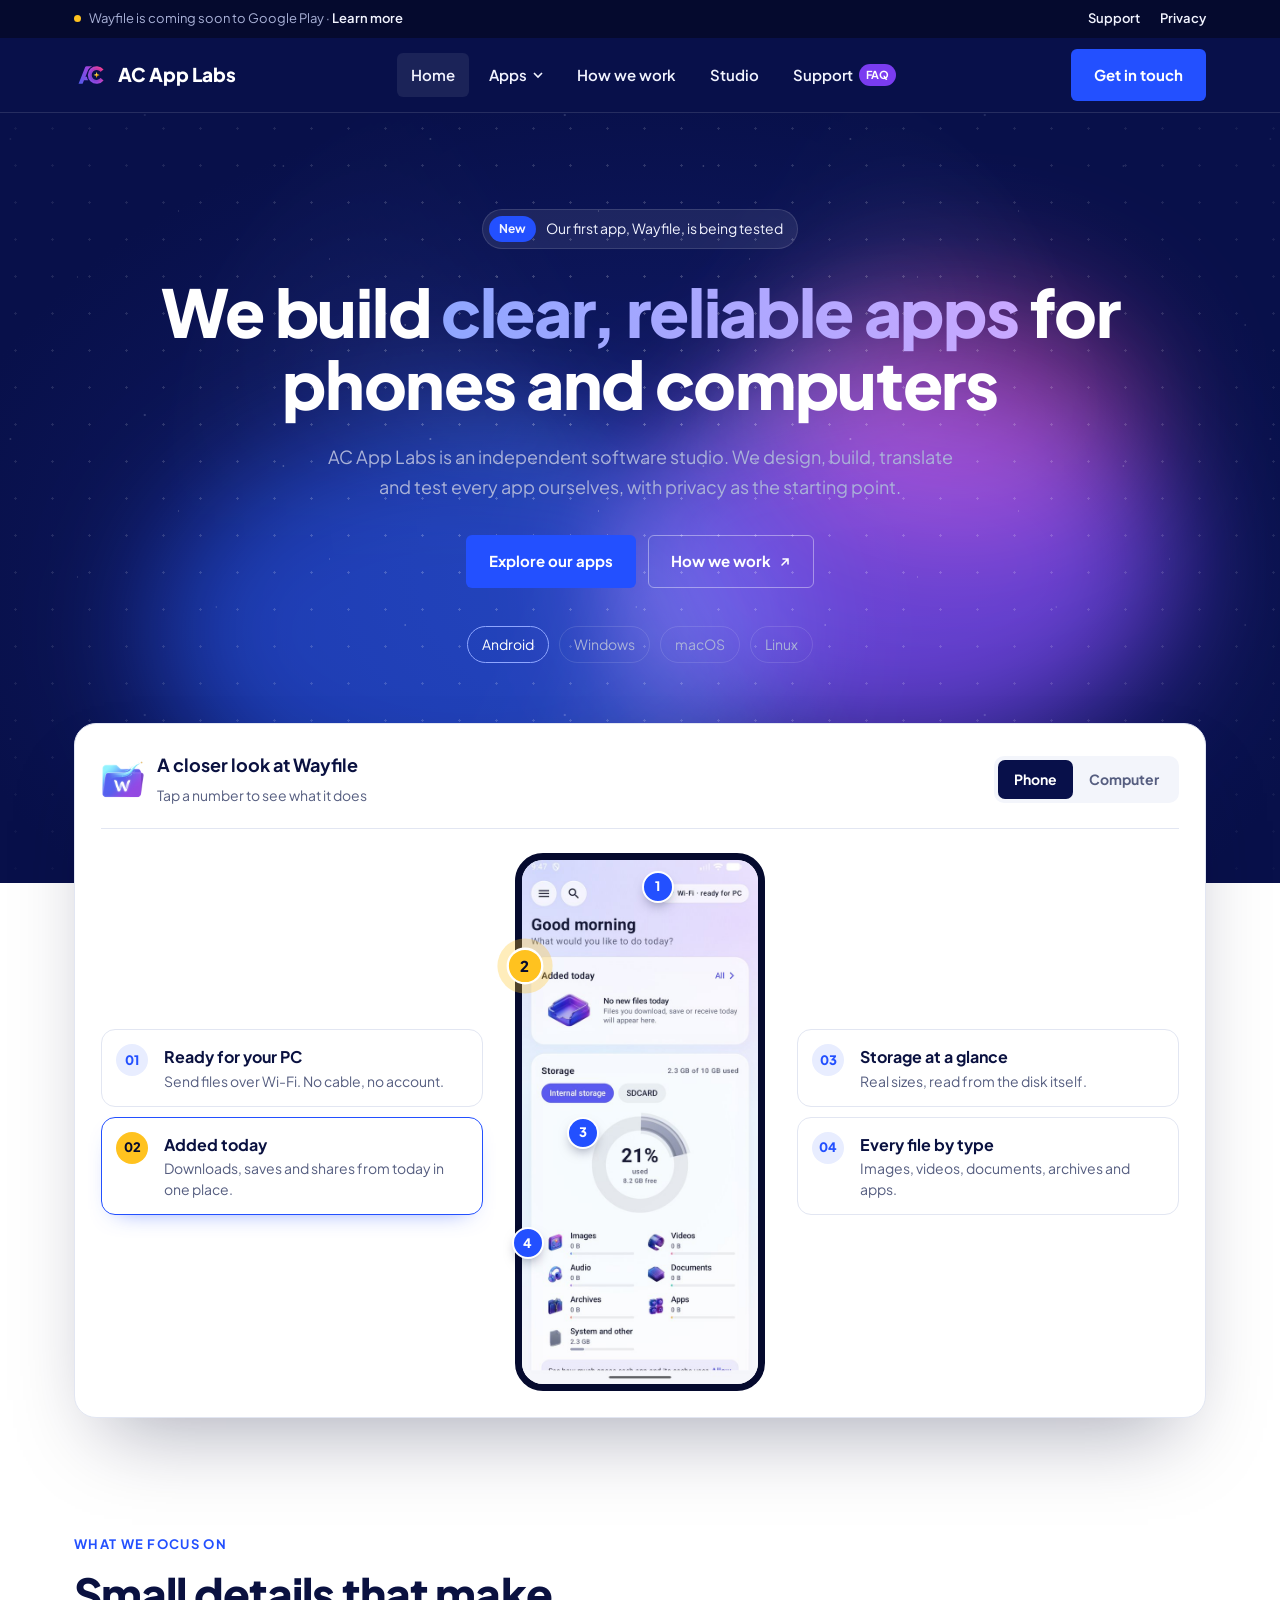
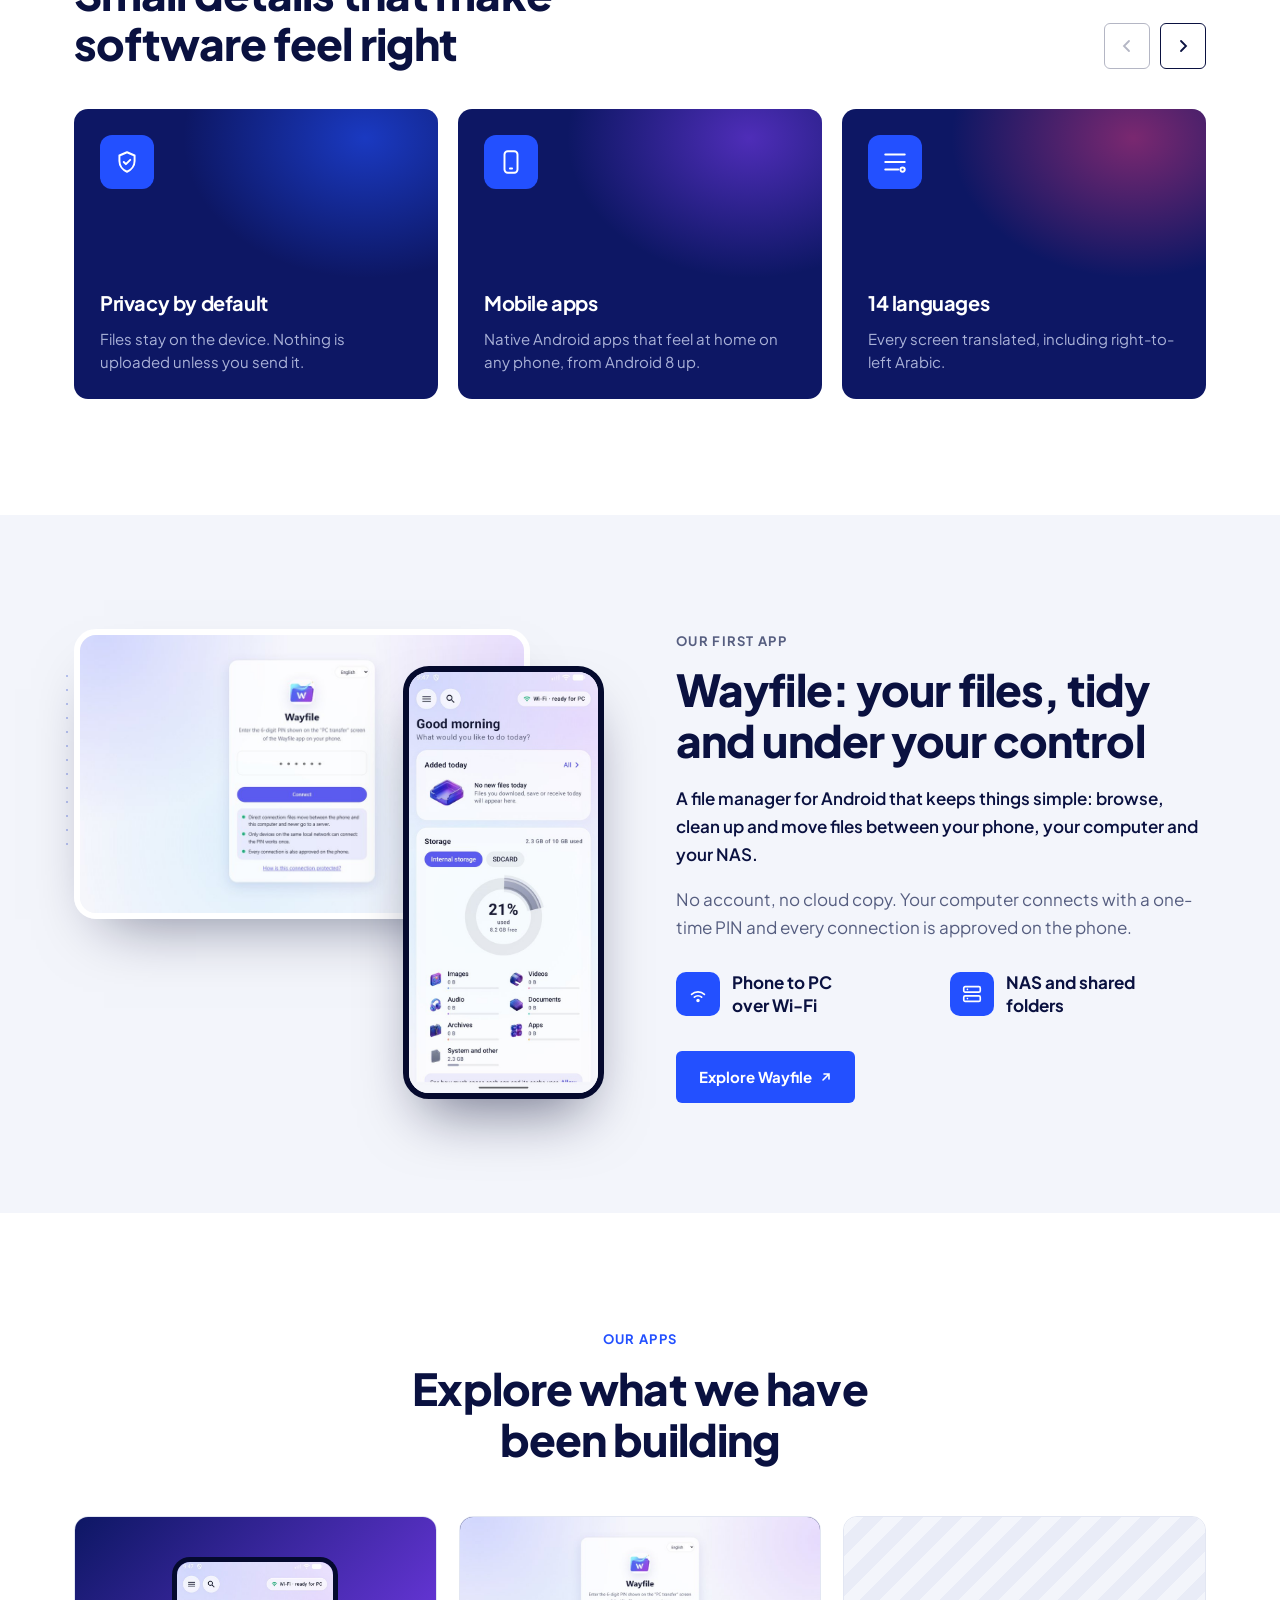
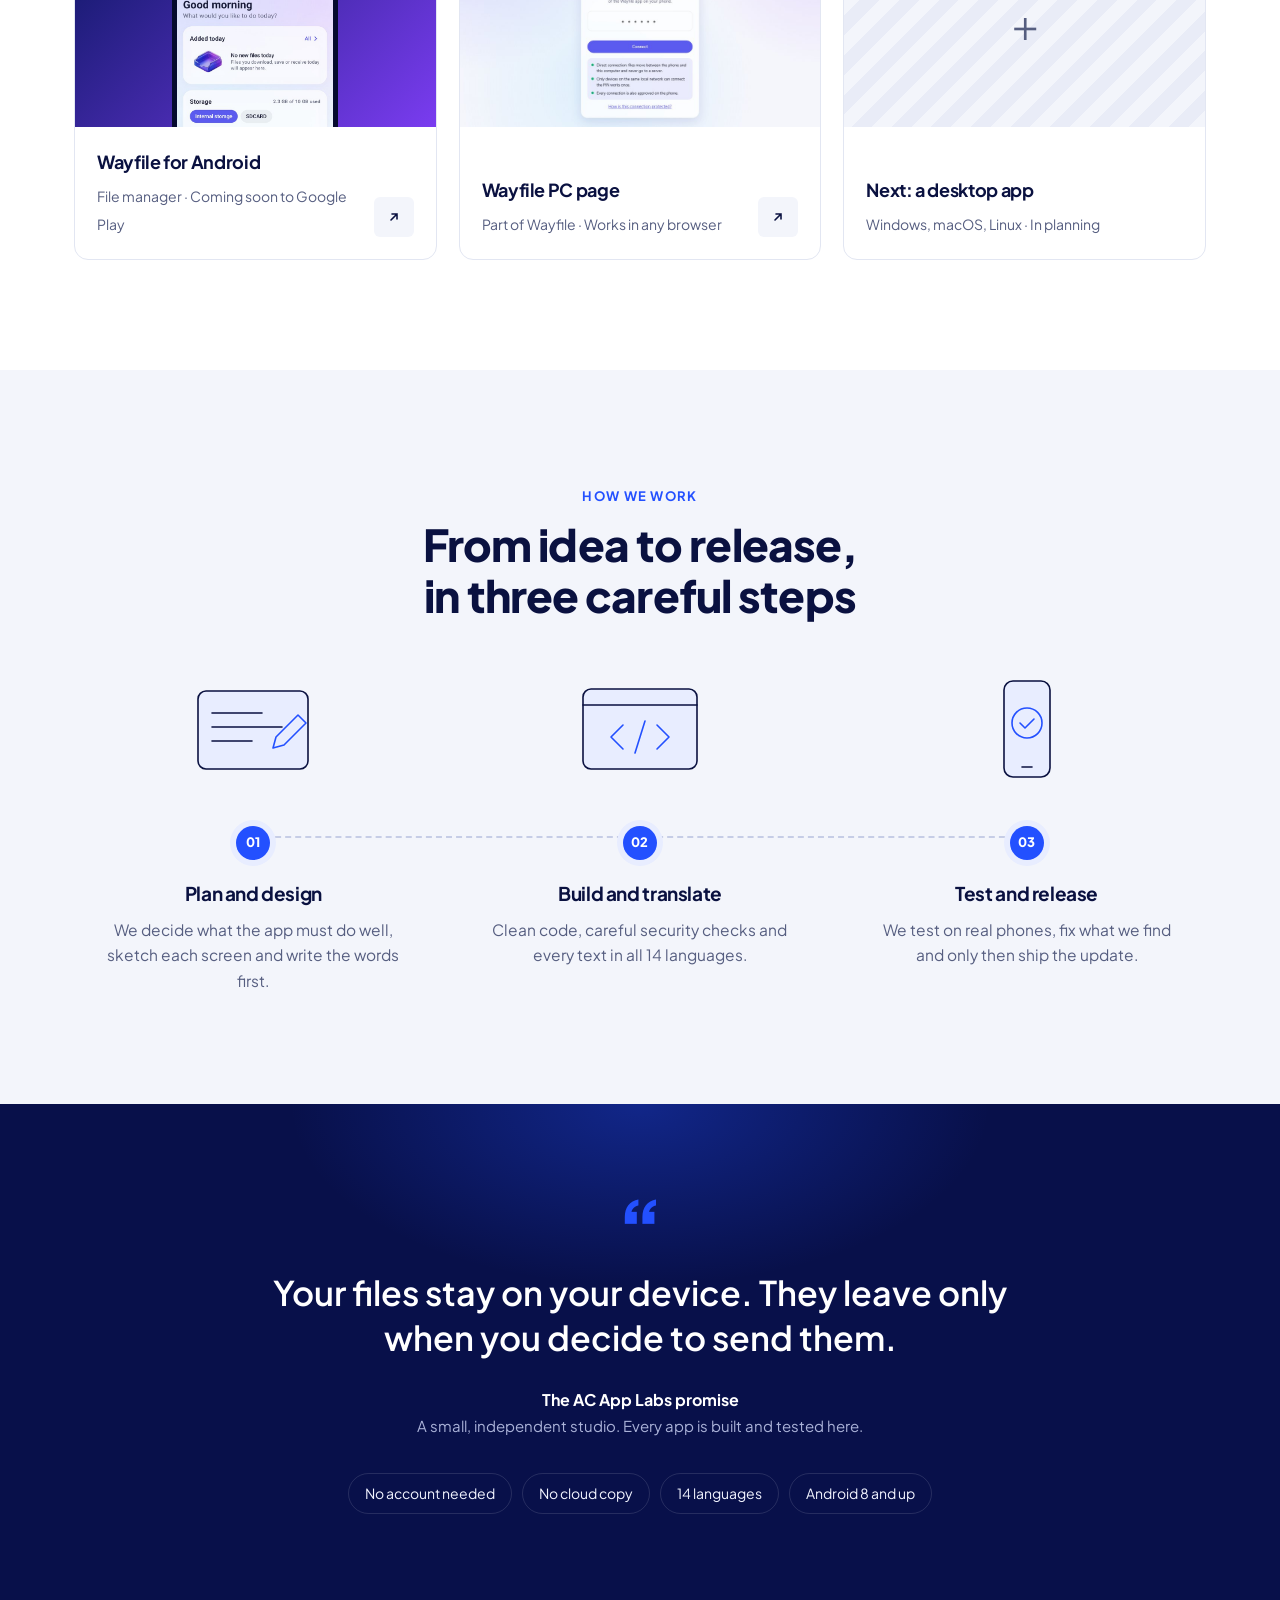
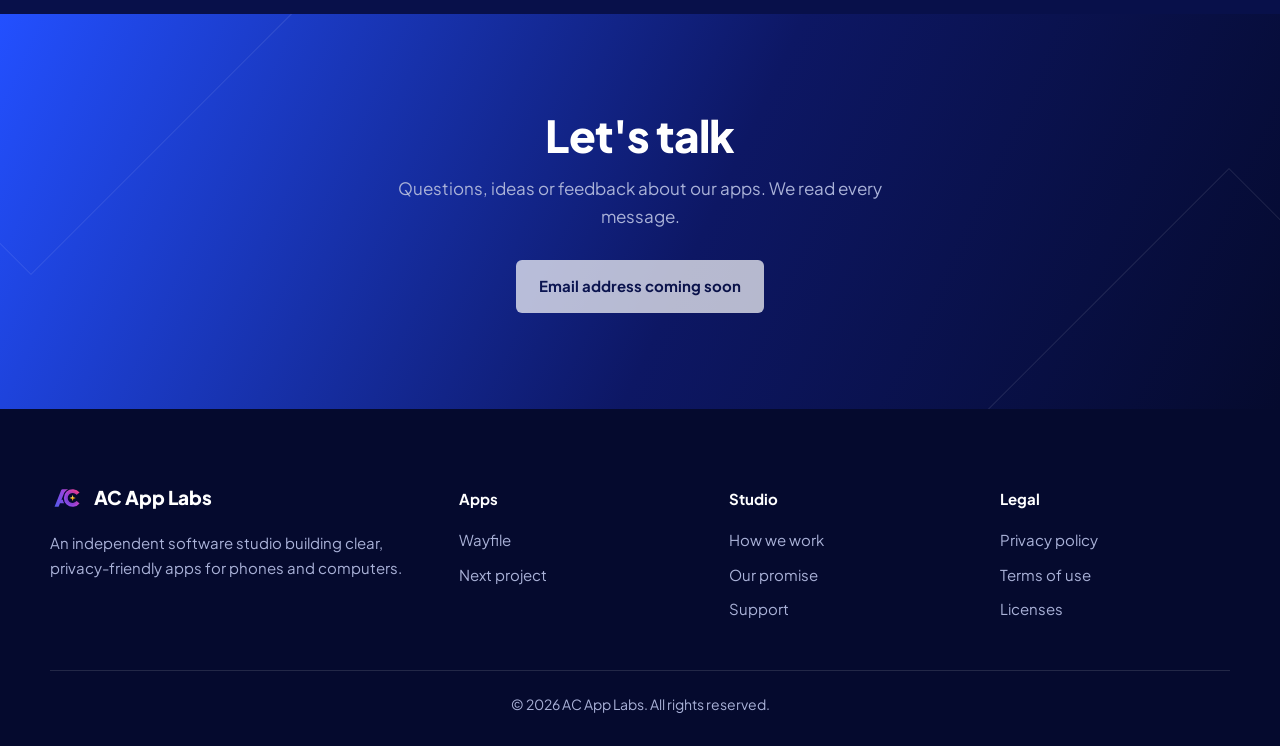
==== commit abdeed82: "Moving galaxy behind the hero; carousel arrows that show their state The hero glow is now drifting n" ====
--- a/index.html
+++ b/index.html
@@ -12,7 +12,7 @@
 <link rel="preconnect" href="https://fonts.googleapis.com">
 <link rel="preconnect" href="https://fonts.gstatic.com" crossorigin>
 <link href="https://fonts.googleapis.com/css2?family=Plus+Jakarta+Sans:wght@400;500;600;700;800&display=swap" rel="stylesheet">
-<link rel="stylesheet" href="/assets/site.css">
+<link rel="stylesheet" href="/assets/site.css?v=2">
 </head>
 <body>
 
@@ -51,6 +51,7 @@
 </header>
 
 <section class="hero">
+  <div class="galaxy" aria-hidden="true"><i></i><i></i><i></i><i class="swirl"></i><b></b></div>
   <div class="wrap">
     <span class="pill"><b>New</b>Our first app, Wayfile, is being tested</span>
     <h1>We build <span>clear, reliable apps</span> for phones and computers</h1>
@@ -221,6 +222,6 @@
   <div class="wrap fbottom">© <span id="y">2026</span> AC App Labs. All rights reserved.</div>
 </footer>
 
-<script src="/assets/site.js"></script>
+<script src="/assets/site.js?v=2"></script>
 </body>
 </html>
--- a/assets/site.css
+++ b/assets/site.css
@@ -78,15 +78,38 @@
 .burger span { display: block; width: 18px; height: 2px; background: #fff; margin: 4px auto; }
 
 /* ---------- Dark hero (home) and page hero (other pages) ---------- */
-.hero, .page-hero {
-  position: relative; overflow: hidden; color: #fff;
-  background:
-    radial-gradient(520px 320px at 62% 58%, rgba(122,60,240,.55), transparent 70%),
-    radial-gradient(420px 260px at 72% 48%, rgba(255,61,127,.28), transparent 70%),
-    radial-gradient(600px 380px at 30% 70%, rgba(35,80,255,.35), transparent 70%),
-    var(--navy-900);
-}
-.hero::before, .page-hero::before { content: ""; position: absolute; inset: 0; background-image: radial-gradient(rgba(255,255,255,.35) 1px, transparent 1.5px); background-size: 34px 34px; -webkit-mask-image: radial-gradient(70% 70% at 50% 40%, #000, transparent); mask-image: radial-gradient(70% 70% at 50% 40%, #000, transparent); opacity: .35; }
+.hero, .page-hero { position: relative; overflow: hidden; color: #fff; background: radial-gradient(80% 90% at 50% 60%, #121d6e, var(--navy-900) 70%); }
+
+/* Galaxy: drifting nebula clouds, a slowly turning swirl and twinkling stars */
+.galaxy { position: absolute; inset: 0; overflow: hidden; pointer-events: none; }
+.galaxy i { position: absolute; border-radius: 50%; filter: blur(60px); mix-blend-mode: screen; will-change: transform; }
+.galaxy i:nth-child(1) { width: 560px; height: 380px; left: 48%; top: 34%; background: rgba(122,60,240,.75); animation: drift-a 24s ease-in-out infinite alternate; }
+.galaxy i:nth-child(2) { width: 380px; height: 260px; left: 60%; top: 22%; background: rgba(255,61,127,.38); animation: drift-b 30s ease-in-out infinite alternate; }
+.galaxy i:nth-child(3) { width: 640px; height: 420px; left: 12%; top: 40%; background: rgba(35,80,255,.55); animation: drift-c 36s ease-in-out infinite alternate; }
+.galaxy .swirl {
+  width: 1100px; height: 1100px; left: 50%; top: 50%; margin: -550px 0 0 -550px; filter: blur(34px); opacity: .55;
+  background: conic-gradient(from 0deg, transparent 0 8%, rgba(143,166,255,.35) 14%, transparent 24% 40%, rgba(201,168,255,.3) 48%, transparent 58% 74%, rgba(110,140,255,.28) 82%, transparent 92%);
+  -webkit-mask-image: radial-gradient(circle, #000 18%, transparent 62%); mask-image: radial-gradient(circle, #000 18%, transparent 62%);
+  animation: spin 80s linear infinite;
+}
+.galaxy b {
+  position: absolute; inset: -40px;
+  background-image:
+    radial-gradient(1.4px 1.4px at 12% 22%, #fff, transparent), radial-gradient(1px 1px at 28% 68%, #fff, transparent),
+    radial-gradient(1.6px 1.6px at 44% 14%, #dfe6ff, transparent), radial-gradient(1px 1px at 61% 78%, #fff, transparent),
+    radial-gradient(1.3px 1.3px at 77% 31%, #fff, transparent), radial-gradient(1px 1px at 88% 62%, #e9dcff, transparent),
+    radial-gradient(1.2px 1.2px at 6% 84%, #fff, transparent), radial-gradient(1px 1px at 52% 46%, #fff, transparent),
+    radial-gradient(rgba(255,255,255,.5) 1px, transparent 1.4px);
+  background-size: 420px 300px, 420px 300px, 420px 300px, 420px 300px, 420px 300px, 420px 300px, 420px 300px, 420px 300px, 37px 37px;
+  -webkit-mask-image: radial-gradient(75% 75% at 50% 45%, #000, transparent); mask-image: radial-gradient(75% 75% at 50% 45%, #000, transparent);
+  opacity: .55; animation: twinkle 5s ease-in-out infinite alternate, stars 120s linear infinite;
+}
+@keyframes drift-a { to { transform: translate(-90px, 40px) scale(1.15) rotate(20deg); } }
+@keyframes drift-b { to { transform: translate(70px, 60px) scale(.85) rotate(-25deg); } }
+@keyframes drift-c { to { transform: translate(110px, -50px) scale(1.1) rotate(15deg); } }
+@keyframes spin { to { transform: rotate(360deg); } }
+@keyframes twinkle { from { opacity: .35; } to { opacity: .7; } }
+@keyframes stars { to { background-position: 420px 0, 420px 0, 420px 0, 420px 0, 420px 0, 420px 0, 420px 0, 420px 0, 37px 0; } }
 .hero { padding: 96px 0 220px; }
 .hero .wrap, .page-hero .wrap { position: relative; text-align: center; }
 .pill { display: inline-flex; align-items: center; gap: 10px; padding: 6px 14px 6px 6px; border-radius: 999px; background: rgba(255,255,255,.08); border: 1px solid var(--navy-line); font-size: 14px; color: var(--on-dark); margin-bottom: 26px; }
@@ -145,7 +168,7 @@
 .head-row h2 { margin: 0; }
 
 /* Focus cards carousel */
-.rail { display: grid; grid-auto-flow: column; grid-auto-columns: calc((100% - 3 * 20px) / 4); gap: 20px; overflow-x: auto; scroll-snap-type: x mandatory; scrollbar-width: none; padding-bottom: 6px; }
+.rail { display: grid; grid-auto-flow: column; grid-auto-columns: calc((100% - 2 * 20px) / 3); gap: 20px; overflow-x: auto; scroll-snap-type: x mandatory; scrollbar-width: none; padding-bottom: 6px; }
 .rail::-webkit-scrollbar { display: none; }
 .rail > * { scroll-snap-align: start; }
 .focus { position: relative; min-height: 290px; border-radius: var(--r-card); padding: 26px; color: #fff; display: flex; flex-direction: column; justify-content: flex-end; overflow: hidden; background: var(--navy-800); }
@@ -158,7 +181,8 @@
 .focus p { margin: 0; color: var(--on-dark-muted); font-size: 15px; line-height: 1.55; }
 .rail-ctrl { display: flex; gap: 10px; }
 .rail-ctrl button { width: 46px; height: 46px; border-radius: var(--r-sharp); border: 1.5px solid var(--ink); background: none; cursor: pointer; display: grid; place-items: center; }
-.rail-ctrl button:hover { background: var(--ink); color: #fff; }
+.rail-ctrl button:hover:not(:disabled) { background: var(--ink); color: #fff; }
+.rail-ctrl button:disabled { opacity: .3; cursor: default; }
 .rail-ctrl svg { width: 16px; height: 16px; }
 
 /* App spotlight: split with image collage */
@@ -309,4 +333,4 @@
   .doc { padding: 48px 16px 72px; }
   .fgrid { grid-template-columns: 1fr; gap: 28px; }
 }
-@media (prefers-reduced-motion: reduce) { * { transition: none !important; } html { scroll-behavior: auto; } }
+@media (prefers-reduced-motion: reduce) { * { transition: none !important; animation: none !important; } html { scroll-behavior: auto; } }
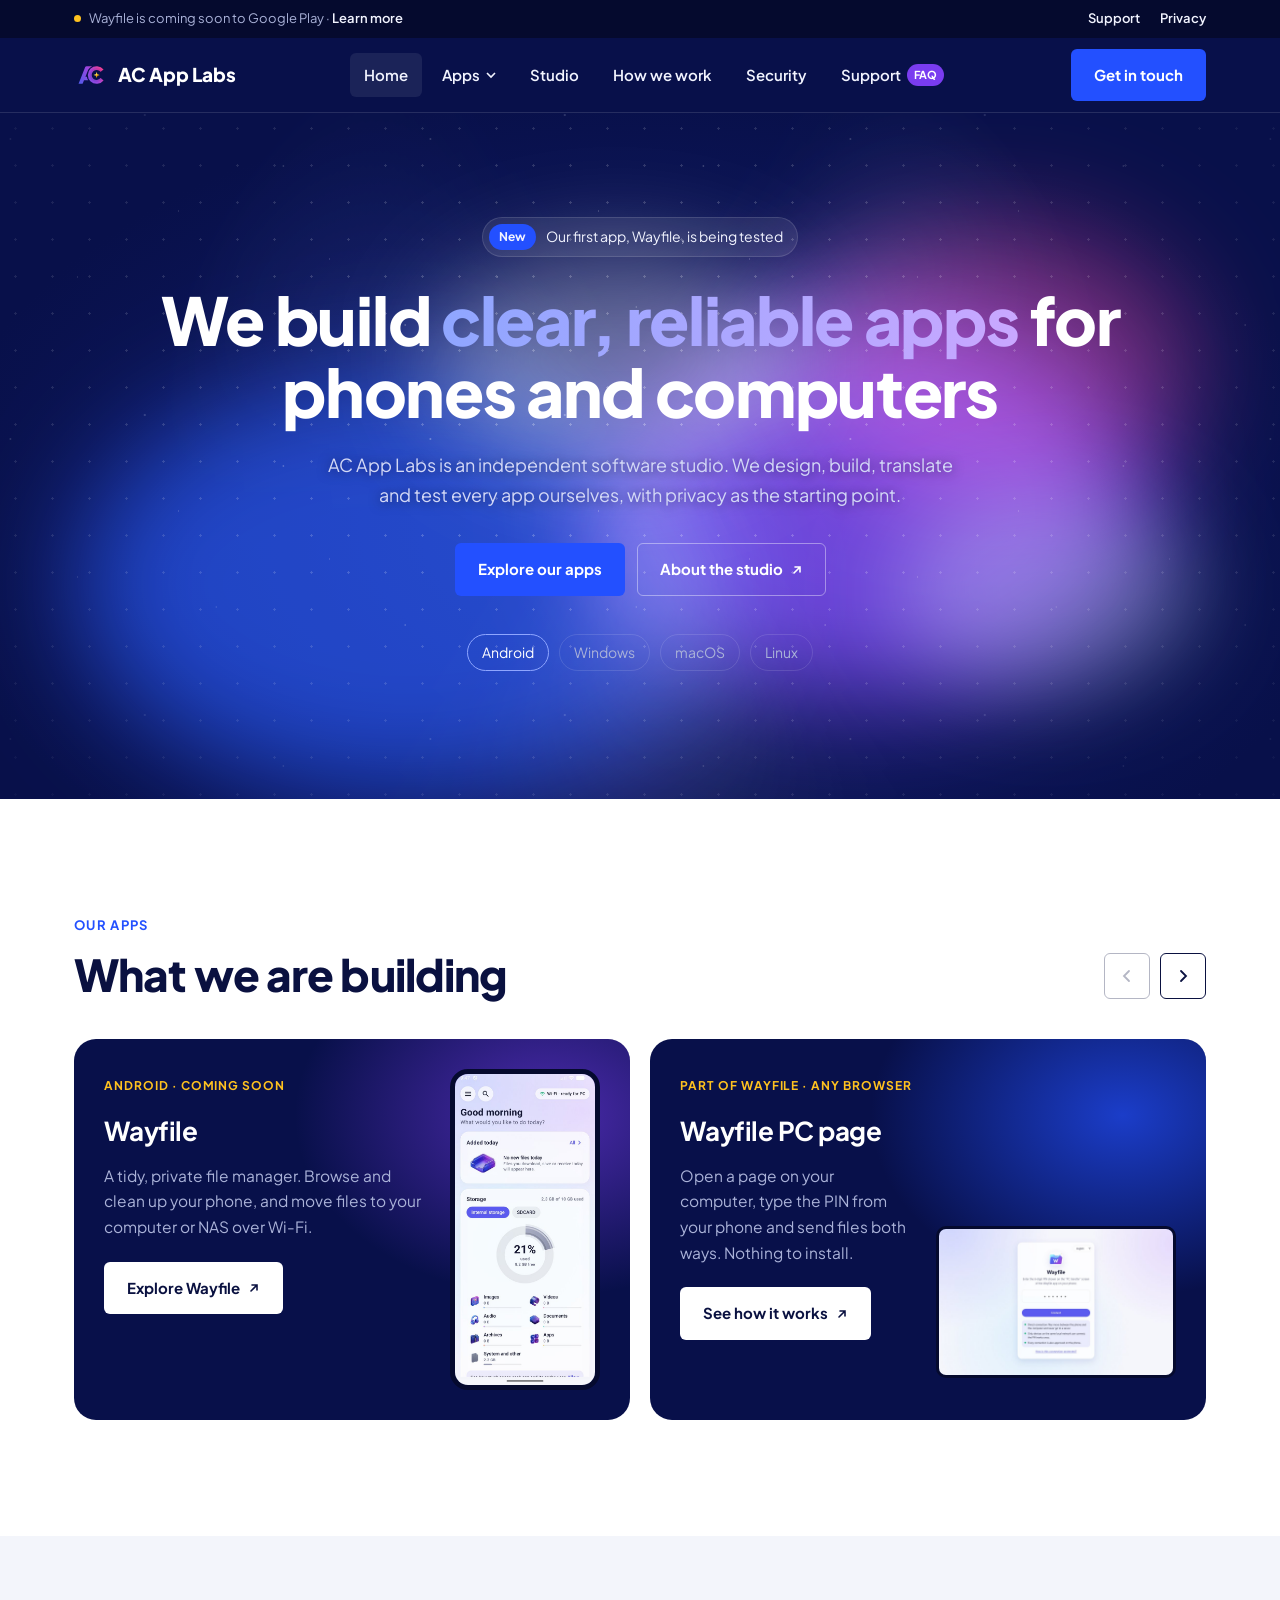
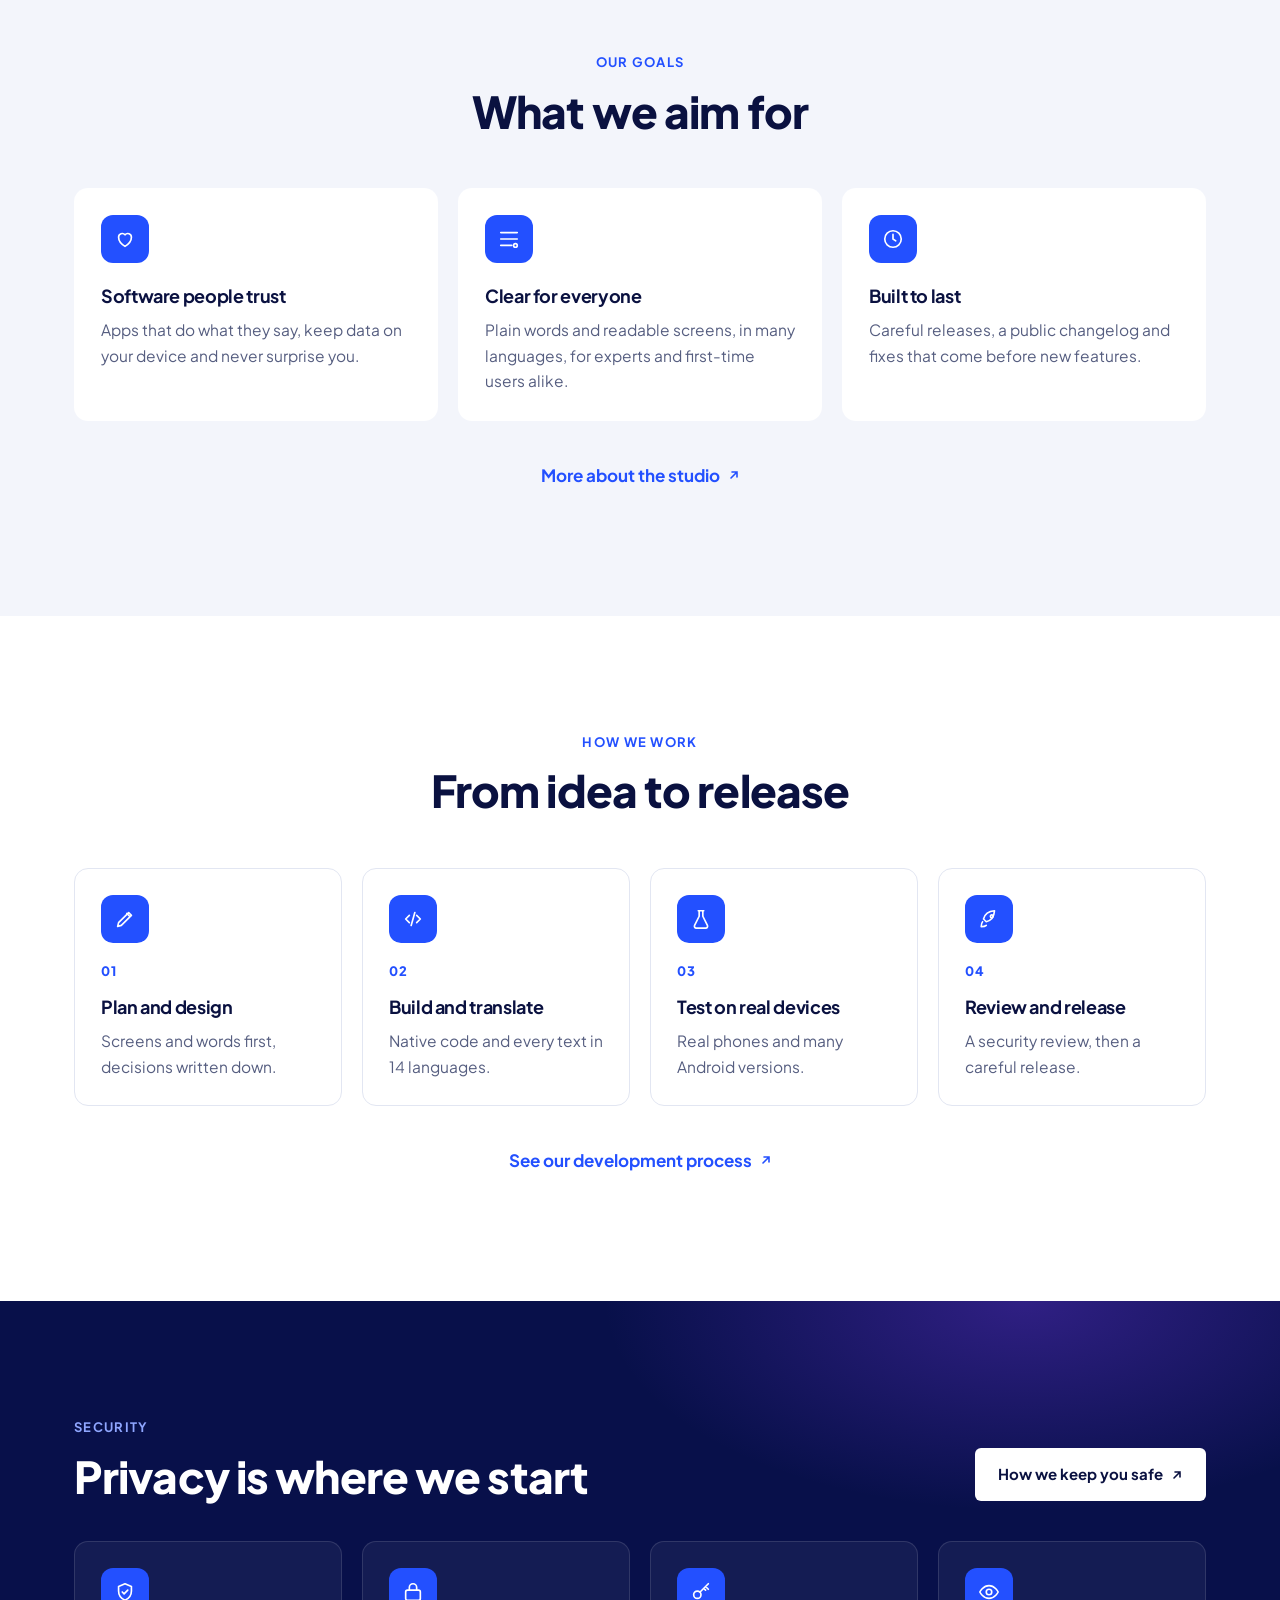
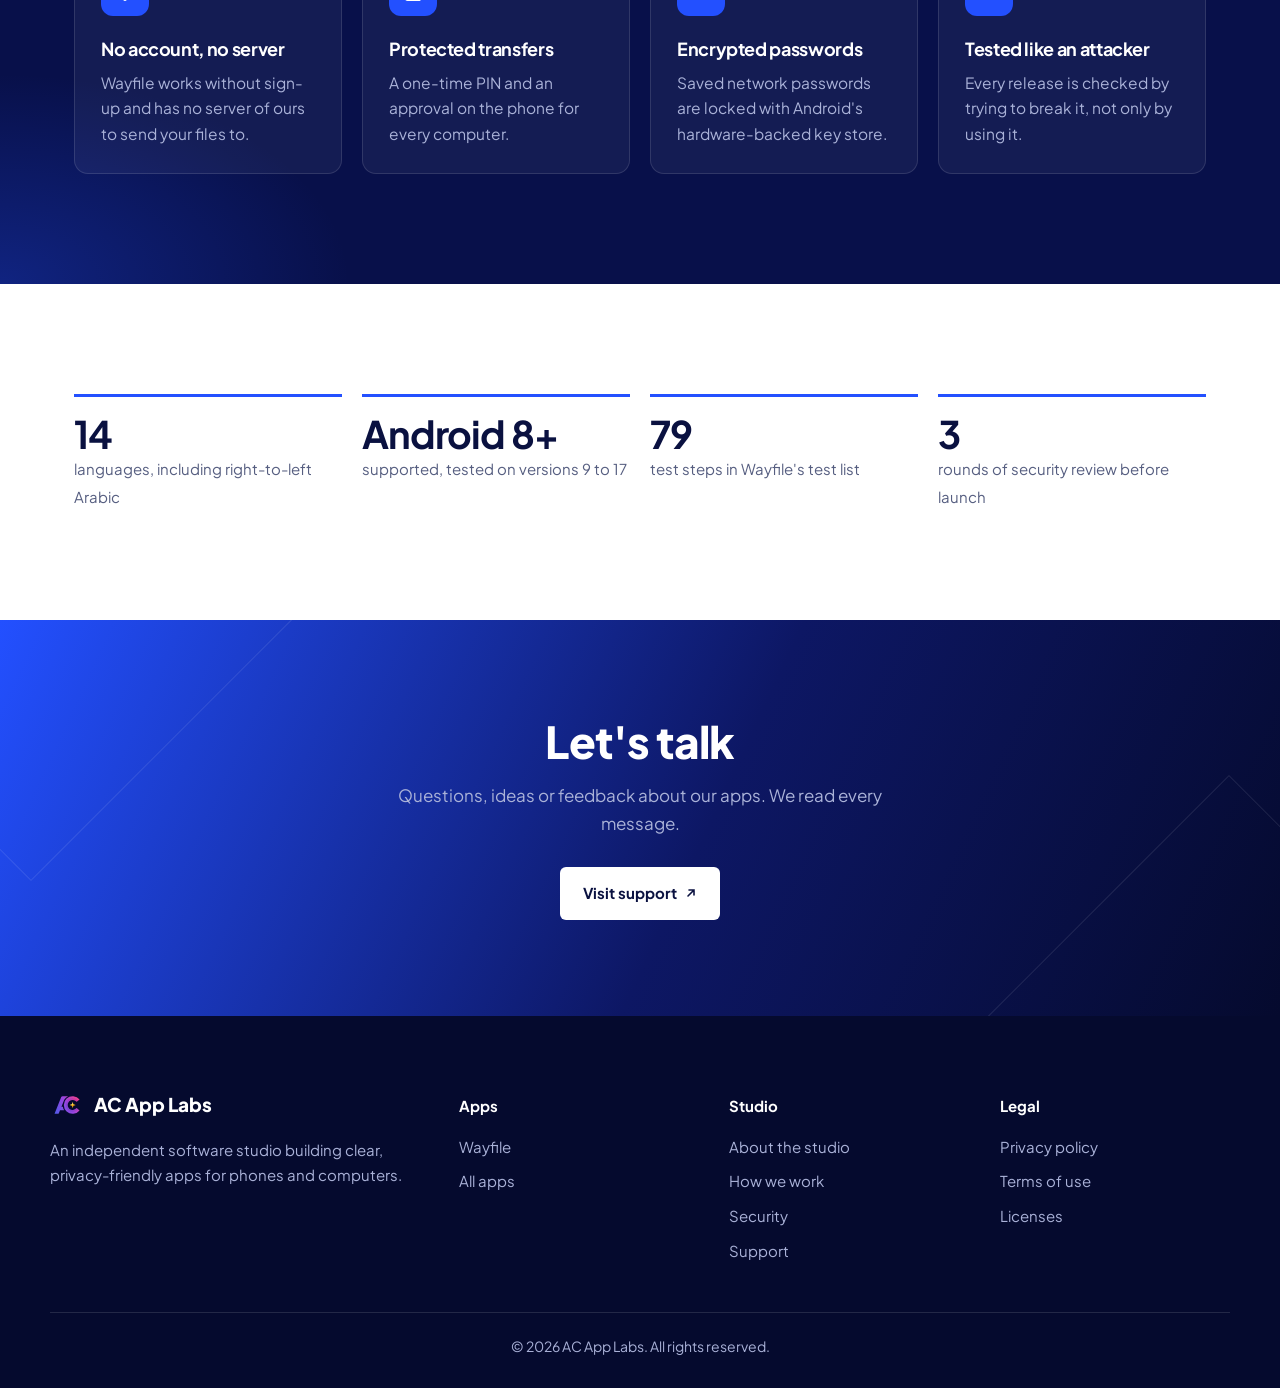
==== commit c9d6364c: "Separate pages for the studio, apps, process and security The menu now opens pages instead of scroll" ====
--- a/index.html
+++ b/index.html
@@ -3,7 +3,7 @@
 <head>
 <meta charset="utf-8">
 <meta name="viewport" content="width=device-width, initial-scale=1">
-<title>AC App Labs</title>
+<title>AC App Labs – Independent software studio</title>
 <meta name="description" content="AC App Labs is an independent software studio building clear, privacy-friendly apps for phones and computers. Our first app, Wayfile, is coming soon to Google Play.">
 <meta name="theme-color" content="#08104a">
 <link rel="icon" href="/favicon.ico" sizes="any">
@@ -12,7 +12,7 @@
 <link rel="preconnect" href="https://fonts.googleapis.com">
 <link rel="preconnect" href="https://fonts.gstatic.com" crossorigin>
 <link href="https://fonts.googleapis.com/css2?family=Plus+Jakarta+Sans:wght@400;500;600;700;800&display=swap" rel="stylesheet">
-<link rel="stylesheet" href="/assets/site.css?v=2">
+<link rel="stylesheet" href="/assets/site.css?v=3">
 </head>
 <body>
 
@@ -38,166 +38,106 @@
         <button aria-expanded="false" aria-controls="mega">Apps <svg class="chev" viewBox="0 0 10 10" aria-hidden="true"><path d="M1 3l4 4 4-4" fill="none" stroke="currentColor" stroke-width="1.6"/></svg></button>
         <div class="mega" id="mega">
           <a href="/wayfile/"><img src="/assets/wayfile.png" alt=""><span><b>Wayfile</b><small>File manager for Android</small></span><span class="tag">Soon</span></a>
-          <a href="#apps"><span class="slot" aria-hidden="true">+</span><span><b>Next project</b><small>Desktop app, in planning</small></span><span class="tag">Planning</span></a>
+          <a href="/apps/#next"><span class="slot" aria-hidden="true">+</span><span><b>Next project</b><small>Desktop app, in planning</small></span><span class="tag">Planning</span></a>
+          <a href="/apps/"><span class="slot" aria-hidden="true">≡</span><span><b>All apps</b><small>Everything we make</small></span><span></span></a>
         </div>
       </li>
-      <li><a href="#process">How we work</a></li>
-      <li><a href="#studio">Studio</a></li>
+      <li><a href="/about/">Studio</a></li>
+      <li><a href="/process/">How we work</a></li>
+      <li><a href="/security/">Security</a></li>
       <li><a href="/support/">Support <span class="badge-new">FAQ</span></a></li>
     </ul>
-    <a class="btn btn-blue" href="#contact">Get in touch</a>
+    <a class="btn btn-blue" href="/support/#contact">Get in touch</a>
     <button class="burger" aria-label="Menu" aria-expanded="false" aria-controls="menu"><span></span><span></span><span></span></button>
   </div>
 </header>
 
-<section class="hero">
-  <div class="galaxy" aria-hidden="true"><i></i><i></i><i></i><i class="swirl"></i><b></b></div>
+<section class="hero home">
+  <div class="galaxy" aria-hidden="true"><i></i><i></i><i></i><i></i><i></i><i class="swirl"></i><b></b></div>
   <div class="wrap">
     <span class="pill"><b>New</b>Our first app, Wayfile, is being tested</span>
     <h1>We build <span>clear, reliable apps</span> for phones and computers</h1>
     <p>AC App Labs is an independent software studio. We design, build, translate and test every app ourselves, with privacy as the starting point.</p>
     <div class="actions">
-      <a class="btn btn-blue" href="#apps">Explore our apps</a>
-      <a class="btn btn-ghost" href="#process">How we work <svg class="arrow"><use href="#arr"/></svg></a>
+      <a class="btn btn-blue" href="/apps/">Explore our apps</a>
+      <a class="btn btn-ghost" href="/about/">About the studio <svg class="arrow"><use href="#arr"/></svg></a>
     </div>
     <ul class="platforms" aria-label="Platforms"><li class="now">Android</li><li>Windows</li><li>macOS</li><li>Linux</li></ul>
   </div>
 </section>
 
-<div class="wrap showcase">
-  <div class="stage">
-    <div class="stage-head">
-      <div class="stage-title"><img src="/assets/wayfile.png" alt="" width="44" height="44"><div><b>A closer look at Wayfile</b><small>Tap a number to see what it does</small></div></div>
-      <div class="seg" role="tablist">
-        <button role="tab" aria-selected="true" data-view="v-phone">Phone</button>
-        <button role="tab" aria-selected="false" data-view="v-pc">Computer</button>
-      </div>
-    </div>
-
-    <div class="view phone" id="v-phone">
-      <ol class="notes left">
-        <li><button data-i="1"><span class="n">01</span><span><b>Ready for your PC</b><span class="t">Send files over Wi-Fi. No cable, no account.</span></span></button></li>
-        <li><button data-i="2"><span class="n">02</span><span><b>Added today</b><span class="t">Downloads, saves and shares from today in one place.</span></span></button></li>
-      </ol>
-      <div class="screen">
-        <img src="/assets/wayfile-home.jpg" alt="Wayfile home screen" width="540" height="1200">
-        <button class="hot" data-i="1" style="left:57%;top:6.3%" aria-label="1">1</button>
-        <button class="hot" data-i="2" style="left:4%;top:21%" aria-label="2">2</button>
-        <button class="hot" data-i="3" style="left:27%;top:52%" aria-label="3">3</button>
-        <button class="hot" data-i="4" style="left:5%;top:72.5%" aria-label="4">4</button>
-      </div>
-      <ol class="notes left">
-        <li><button data-i="3"><span class="n">03</span><span><b>Storage at a glance</b><span class="t">Real sizes, read from the disk itself.</span></span></button></li>
-        <li><button data-i="4"><span class="n">04</span><span><b>Every file by type</b><span class="t">Images, videos, documents, archives and apps.</span></span></button></li>
-      </ol>
-      <ol class="notes all">
-        <li><button data-i="1"><span class="n">01</span><span><b>Ready for your PC</b><span class="t">Send files over Wi-Fi. No cable, no account.</span></span></button></li>
-        <li><button data-i="2"><span class="n">02</span><span><b>Added today</b><span class="t">Downloads, saves and shares from today in one place.</span></span></button></li>
-        <li><button data-i="3"><span class="n">03</span><span><b>Storage at a glance</b><span class="t">Real sizes, read from the disk itself.</span></span></button></li>
-        <li><button data-i="4"><span class="n">04</span><span><b>Every file by type</b><span class="t">Images, videos, documents, archives and apps.</span></span></button></li>
-      </ol>
-    </div>
-
-    <div class="view wide" id="v-pc" hidden>
-      <div class="screen">
-        <img src="/assets/wayfile-pc.jpg" alt="Wayfile transfer page in a computer's browser" width="960" height="600">
-        <button class="hot" data-i="1" style="left:61%;top:13%" aria-label="1">1</button>
-        <button class="hot" data-i="2" style="left:33%;top:46%" aria-label="2">2</button>
-        <button class="hot" data-i="3" style="left:33%;top:57%" aria-label="3">3</button>
-        <button class="hot" data-i="4" style="left:33%;top:73%" aria-label="4">4</button>
-      </div>
-      <ol class="notes">
-        <li><button data-i="1"><span class="n">01</span><span><b>Your language</b><span class="t">The page follows the browser's language.</span></span></button></li>
-        <li><button data-i="2"><span class="n">02</span><span><b>One-time PIN</b><span class="t">Six digits from the phone, valid once.</span></span></button></li>
-        <li><button data-i="3"><span class="n">03</span><span><b>Approved on the phone</b><span class="t">Every connection is confirmed there.</span></span></button></li>
-        <li><button data-i="4"><span class="n">04</span><span><b>Direct, no server</b><span class="t">Same network only; files never go to a server.</span></span></button></li>
-      </ol>
-    </div>
-  </div>
-</div>
-
-<section class="block" id="focus">
+<main>
+<section class="block" id="apps">
   <div class="wrap">
     <div class="head-row">
-      <div><p class="kicker">What we focus on</p><h2>Small details that make<br>software feel right</h2></div>
-      <div class="rail-ctrl"><button data-rail="focus-rail" data-dir="-1" aria-label="Previous"><svg><use href="#left"/></svg></button><button data-rail="focus-rail" data-dir="1" aria-label="Next"><svg><use href="#right"/></svg></button></div>
+      <div><p class="kicker">Our apps</p><h2>What we are building</h2></div>
+      <div class="rail-ctrl"><button data-rail="app-rail" data-dir="-1" aria-label="Previous"><svg><use href="#left"/></svg></button><button data-rail="app-rail" data-dir="1" aria-label="Next"><svg><use href="#right"/></svg></button></div>
     </div>
-    <div class="rail" id="focus-rail">
-      <article class="focus"><span class="ico"><svg viewBox="0 0 24 24"><path d="M12 3l7 3v5c0 4.5-3 8.4-7 10-4-1.6-7-5.5-7-10V6z"/><path d="M9 12l2 2 4-4"/></svg></span><h3>Privacy by default</h3><p>Files stay on the device. Nothing is uploaded unless you send it.</p></article>
-      <article class="focus" style="--glow: rgba(122,60,240,.6)"><span class="ico"><svg viewBox="0 0 24 24"><rect x="6" y="2" width="12" height="20" rx="3"/><path d="M11 18h2"/></svg></span><h3>Mobile apps</h3><p>Native Android apps that feel at home on any phone, from Android 8 up.</p></article>
-      <article class="focus" style="--glow: rgba(255,61,127,.45)"><span class="ico"><svg viewBox="0 0 24 24"><path d="M3 5h18M3 12h18M3 19h12"/><circle cx="19" cy="19" r="2"/></svg></span><h3>14 languages</h3><p>Every screen translated, including right-to-left Arabic.</p></article>
-      <article class="focus" style="--glow: rgba(35,80,255,.7)"><span class="ico"><svg viewBox="0 0 24 24"><rect x="2" y="4" width="15" height="11" rx="2"/><path d="M6 19h7M9.5 15v4"/><rect x="16" y="9" width="6" height="11" rx="1.5"/></svg></span><h3>Phone and computer</h3><p>Move files between devices over your own Wi-Fi, no cloud in between.</p></article>
-      <article class="focus" style="--glow: rgba(255,194,31,.35)"><span class="ico"><svg viewBox="0 0 24 24"><path d="M9 3h6M10 3v6L5 19a2 2 0 0 0 1.8 2.9h10.4A2 2 0 0 0 19 19l-5-10V3"/></svg></span><h3>Tested on real devices</h3><p>Every release is tried on real phones of different brands.</p></article>
+    <div class="rail wide" id="app-rail">
+      <a class="slide" href="/wayfile/">
+        <div><span class="tagline">Android · Coming soon</span><h3>Wayfile</h3><p>A tidy, private file manager. Browse and clean up your phone, and move files to your computer or NAS over Wi-Fi.</p><span class="btn btn-white">Explore Wayfile <svg class="arrow"><use href="#arr"/></svg></span></div>
+        <div class="shot"><img src="/assets/wayfile-home.jpg" alt="" width="540" height="1200"></div>
+      </a>
+      <a class="slide landscape" href="/wayfile/#closer" style="--glow: rgba(35,80,255,.7)">
+        <div><span class="tagline">Part of Wayfile · Any browser</span><h3>Wayfile PC page</h3><p>Open a page on your computer, type the PIN from your phone and send files both ways. Nothing to install.</p><span class="btn btn-white">See how it works <svg class="arrow"><use href="#arr"/></svg></span></div>
+        <div class="shot"><img src="/assets/wayfile-pc.jpg" alt="" width="960" height="600" style="border-width:3px;border-radius:10px;margin-bottom:12px"></div>
+      </a>
+      <a class="slide next" href="/apps/#next">
+        <div><span class="tagline">In planning</span><h3>Next: a desktop app</h3><p>Our next project is for Windows, macOS and Linux. We will share details when it is ready to show.</p><span class="more-link">All apps <svg class="arrow"><use href="#arr"/></svg></span></div>
+        <div class="plus" aria-hidden="true">+</div>
+      </a>
     </div>
   </div>
 </section>
 
 <section class="block soft">
-  <div class="wrap split">
-    <div class="collage">
-      <div class="pc"><img src="/assets/wayfile-pc.jpg" alt="" width="960" height="600"></div>
-      <div class="ph"><img src="/assets/wayfile-home.jpg" alt="" width="540" height="1200"></div>
+  <div class="wrap">
+    <div class="head-center"><p class="kicker">Our goals</p><h2>What we aim for</h2></div>
+    <div class="cards">
+      <article class="card"><span class="ico"><svg viewBox="0 0 24 24" aria-hidden="true"><path d="M12 20s-7-4.4-7-10a4 4 0 0 1 7-2.6A4 4 0 0 1 19 10c0 5.6-7 10-7 10z"/></svg></span><h3>Software people trust</h3><p>Apps that do what they say, keep data on your device and never surprise you.</p></article>
+      <article class="card"><span class="ico"><svg viewBox="0 0 24 24" aria-hidden="true"><path d="M3 5h18M3 12h18M3 19h12"/><circle cx="19" cy="19" r="2"/></svg></span><h3>Clear for everyone</h3><p>Plain words and readable screens, in many languages, for experts and first-time users alike.</p></article>
+      <article class="card"><span class="ico"><svg viewBox="0 0 24 24" aria-hidden="true"><circle cx="12" cy="12" r="9"/><path d="M12 7v5l3 2"/></svg></span><h3>Built to last</h3><p>Careful releases, a public changelog and fixes that come before new features.</p></article>
     </div>
-    <div>
-      <p class="kicker">Our first app</p>
-      <h2>Wayfile: your files, tidy and under your control</h2>
-      <p class="lead">A file manager for Android that keeps things simple: browse, clean up and move files between your phone, your computer and your NAS.</p>
-      <p>No account, no cloud copy. Your computer connects with a one-time PIN and every connection is approved on the phone.</p>
-      <div class="duo">
-        <div><i><svg viewBox="0 0 24 24"><path d="M5 12.5a10 10 0 0 1 14 0M8 15.5a6 6 0 0 1 8 0"/><circle cx="12" cy="19" r="1"/></svg></i>Phone to PC<br>over Wi-Fi</div>
-        <div><i><svg viewBox="0 0 24 24"><rect x="3" y="4" width="18" height="6" rx="1.5"/><rect x="3" y="14" width="18" height="6" rx="1.5"/><path d="M7 7h.01M7 17h.01"/></svg></i>NAS and shared<br>folders</div>
-      </div>
-      <a class="btn btn-blue" href="/wayfile/">Explore Wayfile <svg class="arrow"><use href="#arr"/></svg></a>
+    <p class="center mt"><a class="more-link" href="/about/">More about the studio <svg class="arrow"><use href="#arr"/></svg></a></p>
+  </div>
+</section>
+
+<section class="block">
+  <div class="wrap">
+    <div class="head-center"><p class="kicker">How we work</p><h2>From idea to release</h2></div>
+    <div class="cards four">
+      <article class="card"><span class="ico"><svg viewBox="0 0 24 24" aria-hidden="true"><path d="m4 20 4-1 11-11-3-3L5 16z"/><path d="m14 6 3 3"/></svg></span><h3><span class='num'>01</span>Plan and design</h3><p>Screens and words first, decisions written down.</p></article>
+      <article class="card"><span class="ico"><svg viewBox="0 0 24 24" aria-hidden="true"><path d="m8 8-4 4 4 4M16 8l4 4-4 4M14 5l-4 14"/></svg></span><h3><span class='num'>02</span>Build and translate</h3><p>Native code and every text in 14 languages.</p></article>
+      <article class="card"><span class="ico"><svg viewBox="0 0 24 24" aria-hidden="true"><path d="M9 3h6M10 3v6L5 19a2 2 0 0 0 1.8 2.9h10.4A2 2 0 0 0 19 19l-5-10V3"/></svg></span><h3><span class='num'>03</span>Test on real devices</h3><p>Real phones and many Android versions.</p></article>
+      <article class="card"><span class="ico"><svg viewBox="0 0 24 24" aria-hidden="true"><path d="M5 15c-1 1-1.5 3.5-1.5 5.5 2 0 4.5-.5 5.5-1.5M9 15l-3-3c1-4 4.5-8.5 12-9-.5 7.5-5 11-9 12z"/><circle cx="15" cy="9" r="1.5"/></svg></span><h3><span class='num'>04</span>Review and release</h3><p>A security review, then a careful release.</p></article>
+    </div>
+    <p class="center mt"><a class="more-link" href="/process/">See our development process <svg class="arrow"><use href="#arr"/></svg></a></p>
+  </div>
+</section>
+
+<section class="block dark">
+  <div class="wrap">
+    <div class="head-row">
+      <div><p class="kicker">Security</p><h2>Privacy is where we start</h2></div>
+      <a class="btn btn-white" href="/security/">How we keep you safe <svg class="arrow"><use href="#arr"/></svg></a>
+    </div>
+    <div class="cards four">
+      <article class="card"><span class="ico"><svg viewBox="0 0 24 24" aria-hidden="true"><path d="M12 3l7 3v5c0 4.5-3 8.4-7 10-4-1.6-7-5.5-7-10V6z"/><path d="M9 12l2 2 4-4"/></svg></span><h3>No account, no server</h3><p>Wayfile works without sign-up and has no server of ours to send your files to.</p></article>
+      <article class="card"><span class="ico"><svg viewBox="0 0 24 24" aria-hidden="true"><rect x="4" y="10" width="16" height="11" rx="2"/><path d="M8 10V7a4 4 0 0 1 8 0v3"/></svg></span><h3>Protected transfers</h3><p>A one-time PIN and an approval on the phone for every computer.</p></article>
+      <article class="card"><span class="ico"><svg viewBox="0 0 24 24" aria-hidden="true"><circle cx="8" cy="15" r="4"/><path d="m11 12 9-9M17 6l3 3M15 8l2 2"/></svg></span><h3>Encrypted passwords</h3><p>Saved network passwords are locked with Android's hardware-backed key store.</p></article>
+      <article class="card"><span class="ico"><svg viewBox="0 0 24 24" aria-hidden="true"><path d="M2 12s3.5-7 10-7 10 7 10 7-3.5 7-10 7S2 12 2 12z"/><circle cx="12" cy="12" r="3"/></svg></span><h3>Tested like an attacker</h3><p>Every release is checked by trying to break it, not only by using it.</p></article>
     </div>
   </div>
 </section>
 
-<section class="block" id="apps">
+<section class="block">
   <div class="wrap">
-    <div class="head-center"><p class="kicker">Our apps</p><h2>Explore what we have<br>been building</h2></div>
-    <div class="apps">
-      <article class="app">
-        <div class="pic phone-pic"><img src="/assets/wayfile-home.jpg" alt="" width="540" height="1200"></div>
-        <div class="body"><div><h3>Wayfile for Android</h3><small>File manager · Coming soon to Google Play</small></div><a class="go" href="/wayfile/" aria-label="Wayfile"><svg class="arrow"><use href="#arr"/></svg></a></div>
-      </article>
-      <article class="app">
-        <div class="pic"><img src="/assets/wayfile-pc.jpg" alt="" width="960" height="600"></div>
-        <div class="body"><div><h3>Wayfile PC page</h3><small>Part of Wayfile · Works in any browser</small></div><a class="go" href="/wayfile/" aria-label="Wayfile PC page"><svg class="arrow"><use href="#arr"/></svg></a></div>
-      </article>
-      <article class="app">
-        <div class="pic next-pic" aria-hidden="true">+</div>
-        <div class="body"><div><h3>Next: a desktop app</h3><small>Windows, macOS, Linux · In planning</small></div></div>
-      </article>
+    <div class="stats">
+      <div><strong>14</strong><span>languages, including right-to-left Arabic</span></div>
+      <div><strong>Android 8+</strong><span>supported, tested on versions 9 to 17</span></div>
+      <div><strong>79</strong><span>test steps in Wayfile's test list</span></div>
+      <div><strong>3</strong><span>rounds of security review before launch</span></div>
     </div>
-  </div>
-</section>
-
-<section class="block soft" id="process">
-  <div class="wrap">
-    <div class="head-center"><p class="kicker">How we work</p><h2>From idea to release,<br>in three careful steps</h2></div>
-    <div class="process">
-      <div class="step">
-        <svg class="art" viewBox="0 0 150 120" aria-hidden="true"><rect class="fill" x="20" y="18" width="110" height="78" rx="8"/><rect x="20" y="18" width="110" height="78" rx="8"/><path d="M34 40h50M34 54h70M34 68h40"/><path class="accent" d="m98 64 22-22 8 8-22 22-11 3z"/></svg>
-        <span class="num">01</span><h3>Plan and design</h3><p>We decide what the app must do well, sketch each screen and write the words first.</p>
-      </div>
-      <div class="step">
-        <svg class="art" viewBox="0 0 150 120" aria-hidden="true"><rect class="fill" x="18" y="16" width="114" height="80" rx="8"/><rect x="18" y="16" width="114" height="80" rx="8"/><path d="M18 32h114"/><path class="accent" d="m58 52-12 12 12 12M92 52l12 12-12 12M80 48l-10 32"/></svg>
-        <span class="num">02</span><h3>Build and translate</h3><p>Clean code, careful security checks and every text in all 14 languages.</p>
-      </div>
-      <div class="step">
-        <svg class="art" viewBox="0 0 150 120" aria-hidden="true"><rect class="fill" x="52" y="8" width="46" height="96" rx="9"/><rect x="52" y="8" width="46" height="96" rx="9"/><path d="M70 94h10"/><circle class="accent" cx="75" cy="50" r="15"/><path class="accent" d="m68 50 5 5 9-9"/></svg>
-        <span class="num">03</span><h3>Test and release</h3><p>We test on real phones, fix what we find and only then ship the update.</p>
-      </div>
-    </div>
-  </div>
-</section>
-
-<section class="promise" id="studio">
-  <div class="wrap">
-    <div class="quote-mark" aria-hidden="true">“</div>
-    <blockquote>Your files stay on your device. They leave only when you decide to send them.</blockquote>
-    <p class="who"><b>The AC App Labs promise</b>A small, independent studio. Every app is built and tested here.</p>
-    <ul class="chips"><li>No account needed</li><li>No cloud copy</li><li>14 languages</li><li>Android 8 and up</li></ul>
   </div>
 </section>
 
@@ -205,9 +145,10 @@
   <div class="wrap">
     <h2>Let's talk</h2>
     <p>Questions, ideas or feedback about our apps. We read every message.</p>
-    <a class="btn btn-white" href="#contact" aria-disabled="true">Email address coming soon</a>
+    <a class="btn btn-white" href="/support/">Visit support <svg class="arrow"><use href="#arr"/></svg></a>
   </div>
 </section>
+</main>
 
 <footer>
   <div class="wrap fgrid">
@@ -215,13 +156,13 @@
       <a class="brand" href="/"><img src="/assets/studio-logo.svg" alt="" width="34" height="34">AC App Labs</a>
       <p>An independent software studio building clear, privacy-friendly apps for phones and computers.</p>
     </div>
-    <div><h4>Apps</h4><ul><li><a href="/wayfile/">Wayfile</a></li><li><a href="#apps">Next project</a></li></ul></div>
-    <div><h4>Studio</h4><ul><li><a href="#process">How we work</a></li><li><a href="#studio">Our promise</a></li><li><a href="/support/">Support</a></li></ul></div>
+    <div><h4>Apps</h4><ul><li><a href="/wayfile/">Wayfile</a></li><li><a href="/apps/">All apps</a></li></ul></div>
+    <div><h4>Studio</h4><ul><li><a href="/about/">About the studio</a></li><li><a href="/process/">How we work</a></li><li><a href="/security/">Security</a></li><li><a href="/support/">Support</a></li></ul></div>
     <div><h4>Legal</h4><ul><li><a href="/wayfile/privacy/">Privacy policy</a></li><li><a href="/wayfile/terms/">Terms of use</a></li><li><a href="/wayfile/licenses/">Licenses</a></li></ul></div>
   </div>
   <div class="wrap fbottom">© <span id="y">2026</span> AC App Labs. All rights reserved.</div>
 </footer>
 
-<script src="/assets/site.js?v=2"></script>
+<script src="/assets/site.js?v=3"></script>
 </body>
 </html>
--- a/assets/site.css
+++ b/assets/site.css
@@ -61,7 +61,7 @@
 .menu { display: flex; align-items: center; gap: 6px; list-style: none; margin: 0; padding: 0; }
 .menu > li { position: relative; }
 .menu > li > a, .menu > li > button { display: flex; align-items: center; gap: 6px; padding: 10px 14px; border: 0; background: none; color: var(--on-dark); font-weight: 600; font-size: 15px; text-decoration: none; border-radius: var(--r-sharp); cursor: pointer; }
-.menu > li > a:hover, .menu > li > button:hover, .menu > li > button[aria-expanded="true"], .menu > li > a[aria-current] { background: rgba(255,255,255,.08); }
+.menu > li > a:hover, .menu > li > button:hover, .menu > li > button[aria-expanded="true"], .menu > li > a[aria-current], .menu > li > button[aria-current] { background: rgba(255,255,255,.08); }
 .chev { width: 10px; height: 10px; transition: transform .2s; }
 [aria-expanded="true"] > .chev { transform: rotate(180deg); }
 .badge-new { font-size: 11px; font-weight: 700; padding: 2px 7px; border-radius: 999px; background: var(--violet); color: #fff; }
@@ -80,17 +80,19 @@
 /* ---------- Dark hero (home) and page hero (other pages) ---------- */
 .hero, .page-hero { position: relative; overflow: hidden; color: #fff; background: radial-gradient(80% 90% at 50% 60%, #121d6e, var(--navy-900) 70%); }
 
-/* Galaxy: drifting nebula clouds, a slowly turning swirl and twinkling stars */
+/* Galaxy: nebula clouds flowing on looping paths, a turning swirl and twinkling stars */
 .galaxy { position: absolute; inset: 0; overflow: hidden; pointer-events: none; }
-.galaxy i { position: absolute; border-radius: 50%; filter: blur(60px); mix-blend-mode: screen; will-change: transform; }
-.galaxy i:nth-child(1) { width: 560px; height: 380px; left: 48%; top: 34%; background: rgba(122,60,240,.75); animation: drift-a 24s ease-in-out infinite alternate; }
-.galaxy i:nth-child(2) { width: 380px; height: 260px; left: 60%; top: 22%; background: rgba(255,61,127,.38); animation: drift-b 30s ease-in-out infinite alternate; }
-.galaxy i:nth-child(3) { width: 640px; height: 420px; left: 12%; top: 40%; background: rgba(35,80,255,.55); animation: drift-c 36s ease-in-out infinite alternate; }
+.galaxy i { position: absolute; border-radius: 50%; filter: blur(55px); mix-blend-mode: screen; will-change: transform; }
+.galaxy i:nth-child(1) { width: 560px; height: 380px; left: 46%; top: 30%; background: rgba(122,60,240,.8); animation: flow-a 18s ease-in-out infinite; }
+.galaxy i:nth-child(2) { width: 400px; height: 280px; left: 62%; top: 16%; background: rgba(255,61,127,.4); animation: flow-b 22s ease-in-out infinite; }
+.galaxy i:nth-child(3) { width: 660px; height: 420px; left: 6%; top: 38%; background: rgba(35,80,255,.65); animation: flow-c 20s ease-in-out infinite; }
+.galaxy i:nth-child(4) { width: 360px; height: 220px; left: 34%; top: 20%; background: rgba(255,255,255,.34); filter: blur(48px); animation: flow-d 16s ease-in-out infinite; }
+.galaxy i:nth-child(5) { width: 300px; height: 200px; left: 70%; top: 55%; background: rgba(205,225,255,.32); filter: blur(46px); animation: flow-e 19s ease-in-out infinite; }
 .galaxy .swirl {
-  width: 1100px; height: 1100px; left: 50%; top: 50%; margin: -550px 0 0 -550px; filter: blur(34px); opacity: .55;
-  background: conic-gradient(from 0deg, transparent 0 8%, rgba(143,166,255,.35) 14%, transparent 24% 40%, rgba(201,168,255,.3) 48%, transparent 58% 74%, rgba(110,140,255,.28) 82%, transparent 92%);
+  width: 1100px; height: 1100px; left: 50%; top: 50%; margin: -550px 0 0 -550px; filter: blur(30px); opacity: .65;
+  background: conic-gradient(from 0deg, transparent 0 8%, rgba(143,166,255,.4) 14%, transparent 24% 40%, rgba(255,255,255,.22) 46%, rgba(201,168,255,.32) 50%, transparent 60% 74%, rgba(110,140,255,.32) 82%, transparent 92%);
   -webkit-mask-image: radial-gradient(circle, #000 18%, transparent 62%); mask-image: radial-gradient(circle, #000 18%, transparent 62%);
-  animation: spin 80s linear infinite;
+  animation: spin 45s linear infinite;
 }
 .galaxy b {
   position: absolute; inset: -40px;
@@ -104,9 +106,11 @@
   -webkit-mask-image: radial-gradient(75% 75% at 50% 45%, #000, transparent); mask-image: radial-gradient(75% 75% at 50% 45%, #000, transparent);
   opacity: .55; animation: twinkle 5s ease-in-out infinite alternate, stars 120s linear infinite;
 }
-@keyframes drift-a { to { transform: translate(-90px, 40px) scale(1.15) rotate(20deg); } }
-@keyframes drift-b { to { transform: translate(70px, 60px) scale(.85) rotate(-25deg); } }
-@keyframes drift-c { to { transform: translate(110px, -50px) scale(1.1) rotate(15deg); } }
+@keyframes flow-a { 0%, 100% { transform: translate(0, 0) scale(1) rotate(0); } 25% { transform: translate(-220px, 70px) scale(1.25) rotate(25deg); } 50% { transform: translate(-80px, 150px) scale(.9) rotate(50deg); } 75% { transform: translate(140px, 40px) scale(1.15) rotate(20deg); } }
+@keyframes flow-b { 0%, 100% { transform: translate(0, 0) scale(1); } 33% { transform: translate(-260px, 120px) scale(1.3); } 66% { transform: translate(-60px, 220px) scale(.8); } }
+@keyframes flow-c { 0%, 100% { transform: translate(0, 0) scale(1) rotate(0); } 30% { transform: translate(260px, -90px) scale(1.15) rotate(-20deg); } 60% { transform: translate(420px, 40px) scale(.9) rotate(-35deg); } 85% { transform: translate(120px, 60px) scale(1.1) rotate(-10deg); } }
+@keyframes flow-d { 0%, 100% { transform: translate(0, 0) scale(1); opacity: .9; } 25% { transform: translate(240px, 110px) scale(1.4); opacity: .5; } 50% { transform: translate(380px, 20px) scale(.9); opacity: 1; } 75% { transform: translate(120px, -60px) scale(1.2); opacity: .6; } }
+@keyframes flow-e { 0%, 100% { transform: translate(0, 0) scale(1); opacity: .8; } 40% { transform: translate(-320px, -140px) scale(1.35); opacity: 1; } 70% { transform: translate(-480px, 20px) scale(.85); opacity: .5; } }
 @keyframes spin { to { transform: rotate(360deg); } }
 @keyframes twinkle { from { opacity: .35; } to { opacity: .7; } }
 @keyframes stars { to { background-position: 420px 0, 420px 0, 420px 0, 420px 0, 420px 0, 420px 0, 420px 0, 420px 0, 37px 0; } }
@@ -116,7 +120,7 @@
 .pill b { background: var(--blue); padding: 3px 10px; border-radius: 999px; font-size: 12px; }
 .hero h1 { font-size: clamp(38px, 5.6vw, 66px); line-height: 1.1; font-weight: 800; margin: 0 auto 22px; max-width: 15em; }
 .hero h1 span, .page-hero h1 span { background: linear-gradient(90deg, #8fa6ff, #c9a8ff); -webkit-background-clip: text; background-clip: text; color: transparent; }
-.hero p { color: var(--on-dark-muted); font-size: 18px; max-width: 36em; margin: 0 auto 34px; }
+.hero p { color: #d3d8f6; text-shadow: 0 1px 12px rgba(5,10,46,.6); font-size: 18px; max-width: 36em; margin: 0 auto 34px; }
 .hero .actions, .page-hero .actions { display: flex; justify-content: center; flex-wrap: wrap; gap: 12px; }
 .platforms { display: flex; justify-content: center; flex-wrap: wrap; gap: 10px; list-style: none; padding: 0; margin: 38px 0 0; font-size: 14px; }
 .platforms li { padding: 6px 14px; border-radius: 999px; border: 1px solid var(--navy-line); color: var(--on-dark-muted); }
@@ -126,7 +130,7 @@
 .page-hero .app-icon { width: 88px; height: 88px; margin: 0 auto 20px; border-radius: 22px; background: #fff; padding: 4px; box-shadow: 0 20px 40px -16px rgba(0,0,0,.5); }
 .page-hero .eyebrow { display: inline-block; font-size: 13px; font-weight: 700; letter-spacing: .1em; text-transform: uppercase; color: #8fa6ff; margin: 0 0 12px; }
 .page-hero h1 { font-size: clamp(36px, 5vw, 56px); line-height: 1.1; font-weight: 800; margin: 0 auto 16px; }
-.page-hero .lead { color: var(--on-dark-muted); font-size: 18px; max-width: 36em; margin: 0 auto; }
+.page-hero .lead { color: #d3d8f6; text-shadow: 0 1px 12px rgba(5,10,46,.6); font-size: 18px; max-width: 36em; margin: 0 auto; }
 .page-hero .lead + .actions { margin-top: 30px; }
 .lang-link { display: inline-block; padding: 6px 14px; border: 1px solid var(--navy-line); border-radius: 999px; color: #fff; text-decoration: none; font-size: 15px; font-weight: 600; }
 .lang-link:hover { background: rgba(255,255,255,.1); }
@@ -333,4 +337,110 @@
   .doc { padding: 48px 16px 72px; }
   .fgrid { grid-template-columns: 1fr; gap: 28px; }
 }
+/* ---------- Multi-page components ---------- */
+.hero.home { padding: 104px 0 128px; }
+.page-hero.tall { padding-bottom: 220px; }
+.more-link { display: inline-flex; align-items: center; gap: 8px; font-weight: 700; color: var(--blue); text-decoration: none; }
+.more-link:hover { text-decoration: underline; }
+.center { text-align: center; }
+.mt { margin-top: 40px; }
+
+/* App slides in the home carousel */
+.rail.wide { grid-auto-columns: calc((100% - 20px) / 2); }
+.slide { display: grid; grid-template-columns: 1fr 150px; gap: 24px; border-radius: var(--r-soft); padding: 30px; background: var(--navy-900); color: #fff; position: relative; overflow: hidden; min-height: 320px; text-decoration: none; }
+.slide::before { content: ""; position: absolute; inset: 0; background: radial-gradient(360px 260px at 85% 20%, var(--glow, rgba(122,60,240,.6)), transparent 70%); }
+.slide > * { position: relative; }
+.slide .tagline { display: inline-block; font-size: 12px; font-weight: 700; letter-spacing: .08em; text-transform: uppercase; color: var(--amber); margin-bottom: 14px; }
+.slide h3 { font-size: 26px; margin: 0 0 10px; }
+.slide p { color: var(--on-dark-muted); margin: 0 0 22px; font-size: 15.5px; }
+.slide .shot { align-self: end; }
+.slide .shot img { border-radius: 18px; border: 5px solid var(--navy-950); }
+.slide.landscape { grid-template-columns: 1fr 240px; }
+.slide.next { background: var(--bg-soft); color: var(--ink); border: 1.5px dashed #b8bfd8; }
+.slide.next::before { display: none; }
+.slide.next p { color: var(--muted); }
+.slide.next .tagline { color: var(--blue); }
+.slide .plus { align-self: center; justify-self: center; width: 110px; height: 110px; border-radius: 50%; border: 1.5px dashed #b8bfd8; display: grid; place-items: center; font-size: 44px; color: var(--muted); }
+
+/* Card grids */
+.cards { display: grid; grid-template-columns: repeat(3, 1fr); gap: 20px; }
+.cards.two { grid-template-columns: repeat(2, 1fr); }
+.cards.four { grid-template-columns: repeat(4, 1fr); }
+.card { background: #fff; border: 1px solid var(--line); border-radius: var(--r-card); padding: 26px; }
+.soft .card { border-color: transparent; }
+.card .ico { width: 48px; height: 48px; margin-bottom: 18px; }
+.card .ico svg { width: 22px; height: 22px; }
+.card h3 { font-size: 18px; margin: 0 0 6px; }
+.card p { margin: 0; color: var(--muted); font-size: 15.5px; }
+.card .num { font-size: 13px; font-weight: 800; color: var(--blue); letter-spacing: .08em; display: block; margin-bottom: 10px; }
+
+/* Expandable cards: click to read more */
+details.more-card { background: #fff; border: 1px solid var(--line); border-radius: var(--r-card); transition: border-color .2s, box-shadow .2s; }
+details.more-card[open] { border-color: var(--blue); box-shadow: 0 16px 30px -22px rgba(35,80,255,.7); }
+details.more-card summary { list-style: none; cursor: pointer; padding: 24px 24px 20px; display: grid; grid-template-columns: 48px 1fr 24px; gap: 16px; align-items: start; }
+details.more-card summary::-webkit-details-marker { display: none; }
+details.more-card summary .ico { width: 48px; height: 48px; }
+details.more-card summary .ico svg { width: 22px; height: 22px; }
+details.more-card summary b { display: block; font-size: 17px; margin-bottom: 2px; }
+details.more-card summary small { display: block; color: var(--muted); font-size: 15px; line-height: 1.5; }
+details.more-card summary::after { content: "+"; font-size: 24px; line-height: 1; color: var(--blue); font-weight: 600; }
+details.more-card[open] summary::after { content: "–"; }
+details.more-card .more-body { padding: 0 24px 22px 88px; color: #2b3258; font-size: 15.5px; }
+details.more-card .more-body ul { margin: 0; padding-left: 18px; }
+details.more-card .more-body li { margin: 4px 0; }
+.more-grid { display: grid; grid-template-columns: repeat(2, 1fr); gap: 16px; align-items: start; }
+
+/* Stats strip */
+.stats { display: grid; grid-template-columns: repeat(4, 1fr); gap: 20px; }
+.stats div { border-top: 3px solid var(--blue); padding-top: 16px; }
+.stats strong { display: block; font-size: 38px; line-height: 1.1; letter-spacing: -.03em; }
+.stats span { color: var(--muted); font-size: 15px; }
+.dark .stats strong { color: #fff; }
+.dark .stats span { color: var(--on-dark-muted); }
+.dark .stats div { border-color: var(--amber); }
+.devices { display: flex; flex-wrap: wrap; gap: 10px; list-style: none; padding: 0; margin: 28px 0 0; }
+.devices li { padding: 8px 14px; border-radius: 999px; background: #fff; border: 1px solid var(--line); font-size: 14.5px; font-weight: 600; }
+.devices li span { color: var(--muted); font-weight: 400; }
+
+/* Dark section */
+section.dark { background: var(--navy-900); color: #fff; position: relative; overflow: hidden; }
+section.dark::before { content: ""; position: absolute; inset: 0; background: radial-gradient(600px 300px at 80% 0%, rgba(122,60,240,.35), transparent 70%), radial-gradient(500px 300px at 0% 100%, rgba(35,80,255,.3), transparent 70%); }
+section.dark .wrap { position: relative; }
+section.dark .kicker { color: #8fa6ff; }
+section.dark p { color: var(--on-dark-muted); }
+.dark .card { background: rgba(255,255,255,.05); border-color: var(--navy-line); }
+.dark .card h3 { color: #fff; }
+.dark .card p { color: var(--on-dark-muted); }
+.dark .more-link { color: #fff; }
+
+/* Timeline */
+.timeline { list-style: none; margin: 0 auto; padding: 0; max-width: 860px; position: relative; }
+.timeline::before { content: ""; position: absolute; left: 23px; top: 8px; bottom: 8px; border-left: 2px dashed #c6cde6; }
+.timeline li { position: relative; padding: 0 0 36px 76px; }
+.timeline li:last-child { padding-bottom: 0; }
+.timeline .dot { position: absolute; left: 0; top: 0; width: 48px; height: 48px; border-radius: 50%; background: var(--blue); color: #fff; display: grid; place-items: center; font-weight: 800; font-size: 14px; box-shadow: 0 0 0 7px var(--blue-soft); }
+.timeline .when { font-size: 13px; font-weight: 700; letter-spacing: .08em; text-transform: uppercase; color: var(--blue); }
+.timeline h3 { font-size: 20px; margin: 4px 0 6px; }
+.timeline p { margin: 0; color: var(--muted); }
+
+/* Intro split used on content pages */
+.intro { display: grid; grid-template-columns: 1fr 1fr; gap: 64px; align-items: start; }
+.intro p { color: var(--muted); }
+.intro .big { font-size: 22px; line-height: 1.5; color: var(--ink); font-weight: 600; }
+
+@media (max-width: 960px) {
+  .rail.wide { grid-auto-columns: 86%; }
+  .cards, .cards.four, .stats { grid-template-columns: 1fr 1fr; }
+  .more-grid, .intro { grid-template-columns: 1fr; gap: 28px; }
+  .page-hero.tall { padding-bottom: 180px; }
+}
+@media (max-width: 640px) {
+  .cards, .cards.two, .cards.four, .stats { grid-template-columns: 1fr; }
+  .slide, .slide.landscape { grid-template-columns: 1fr; padding: 24px; }
+  .slide .shot { display: none; }
+  details.more-card .more-body { padding: 0 20px 20px; }
+  details.more-card summary { padding: 20px; grid-template-columns: 44px 1fr 20px; gap: 14px; }
+  .hero.home { padding: 64px 0 88px; }
+}
+
 @media (prefers-reduced-motion: reduce) { * { transition: none !important; animation: none !important; } html { scroll-behavior: auto; } }
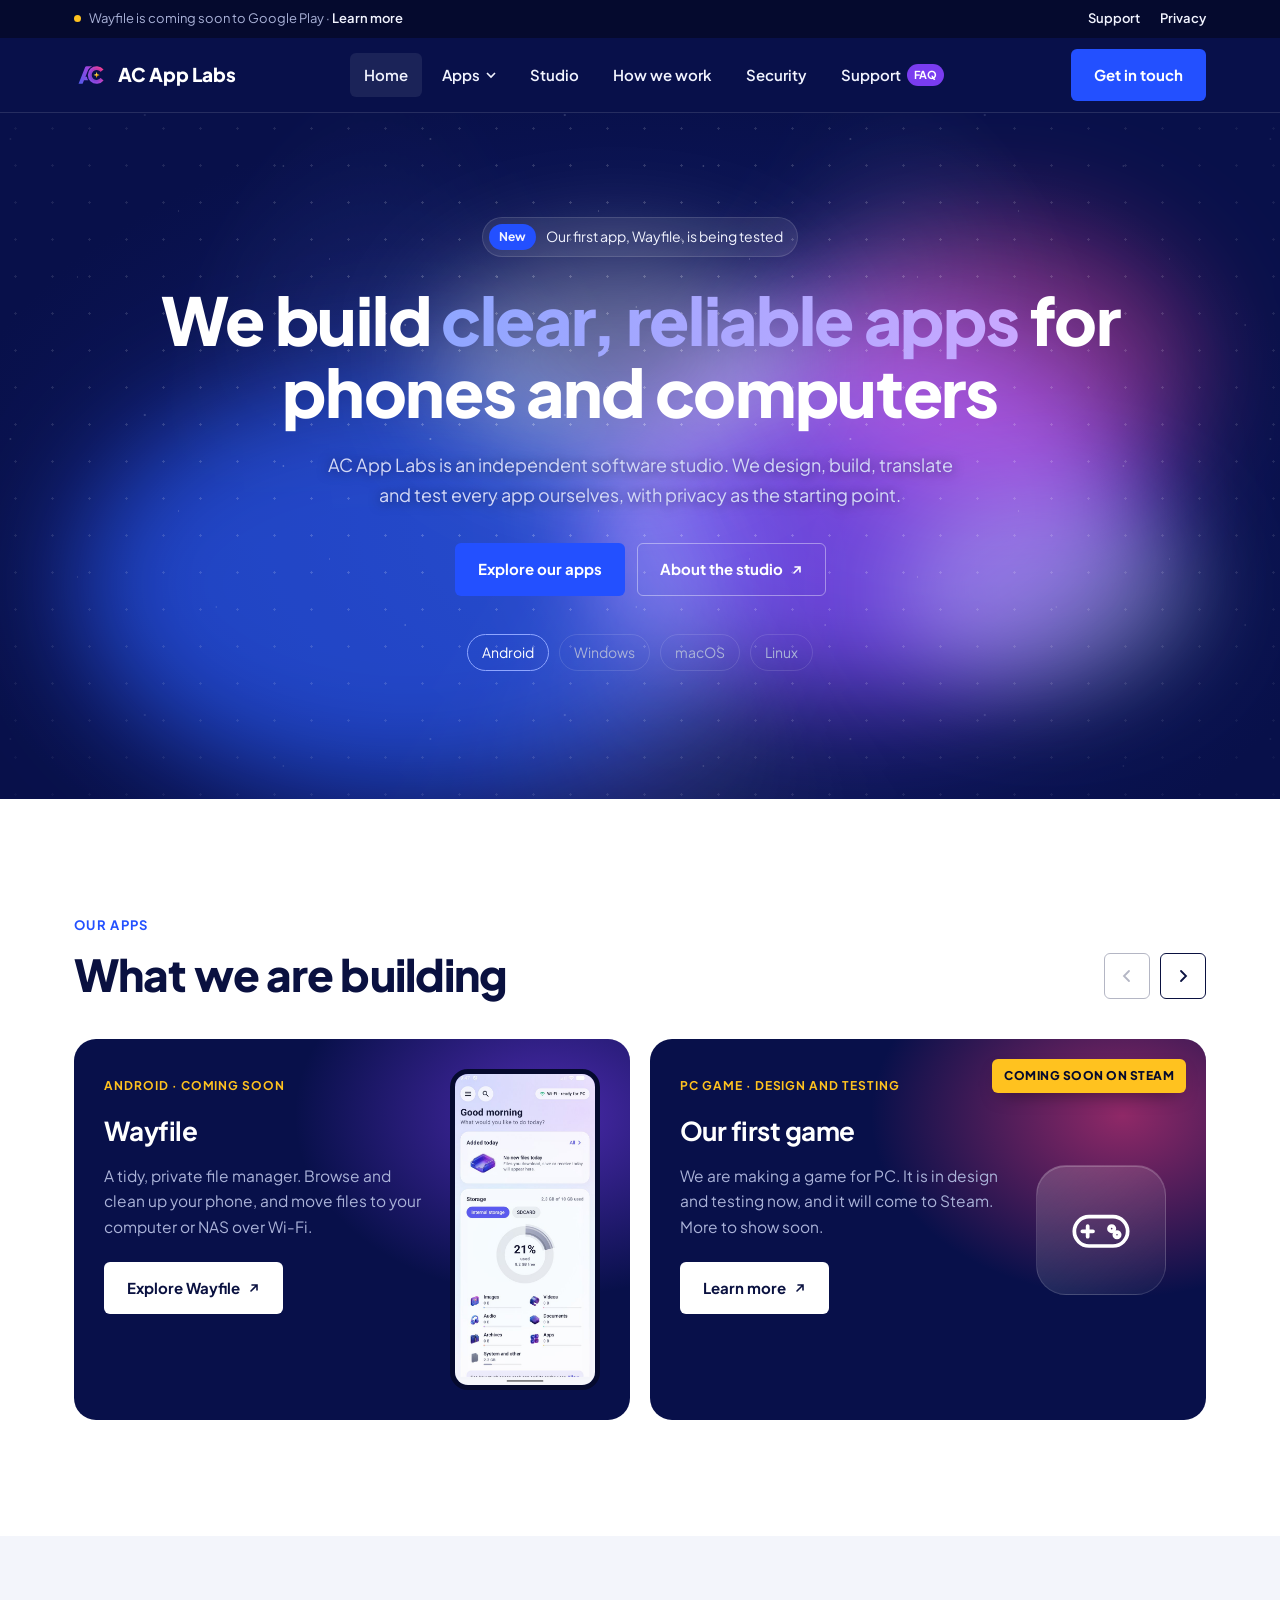
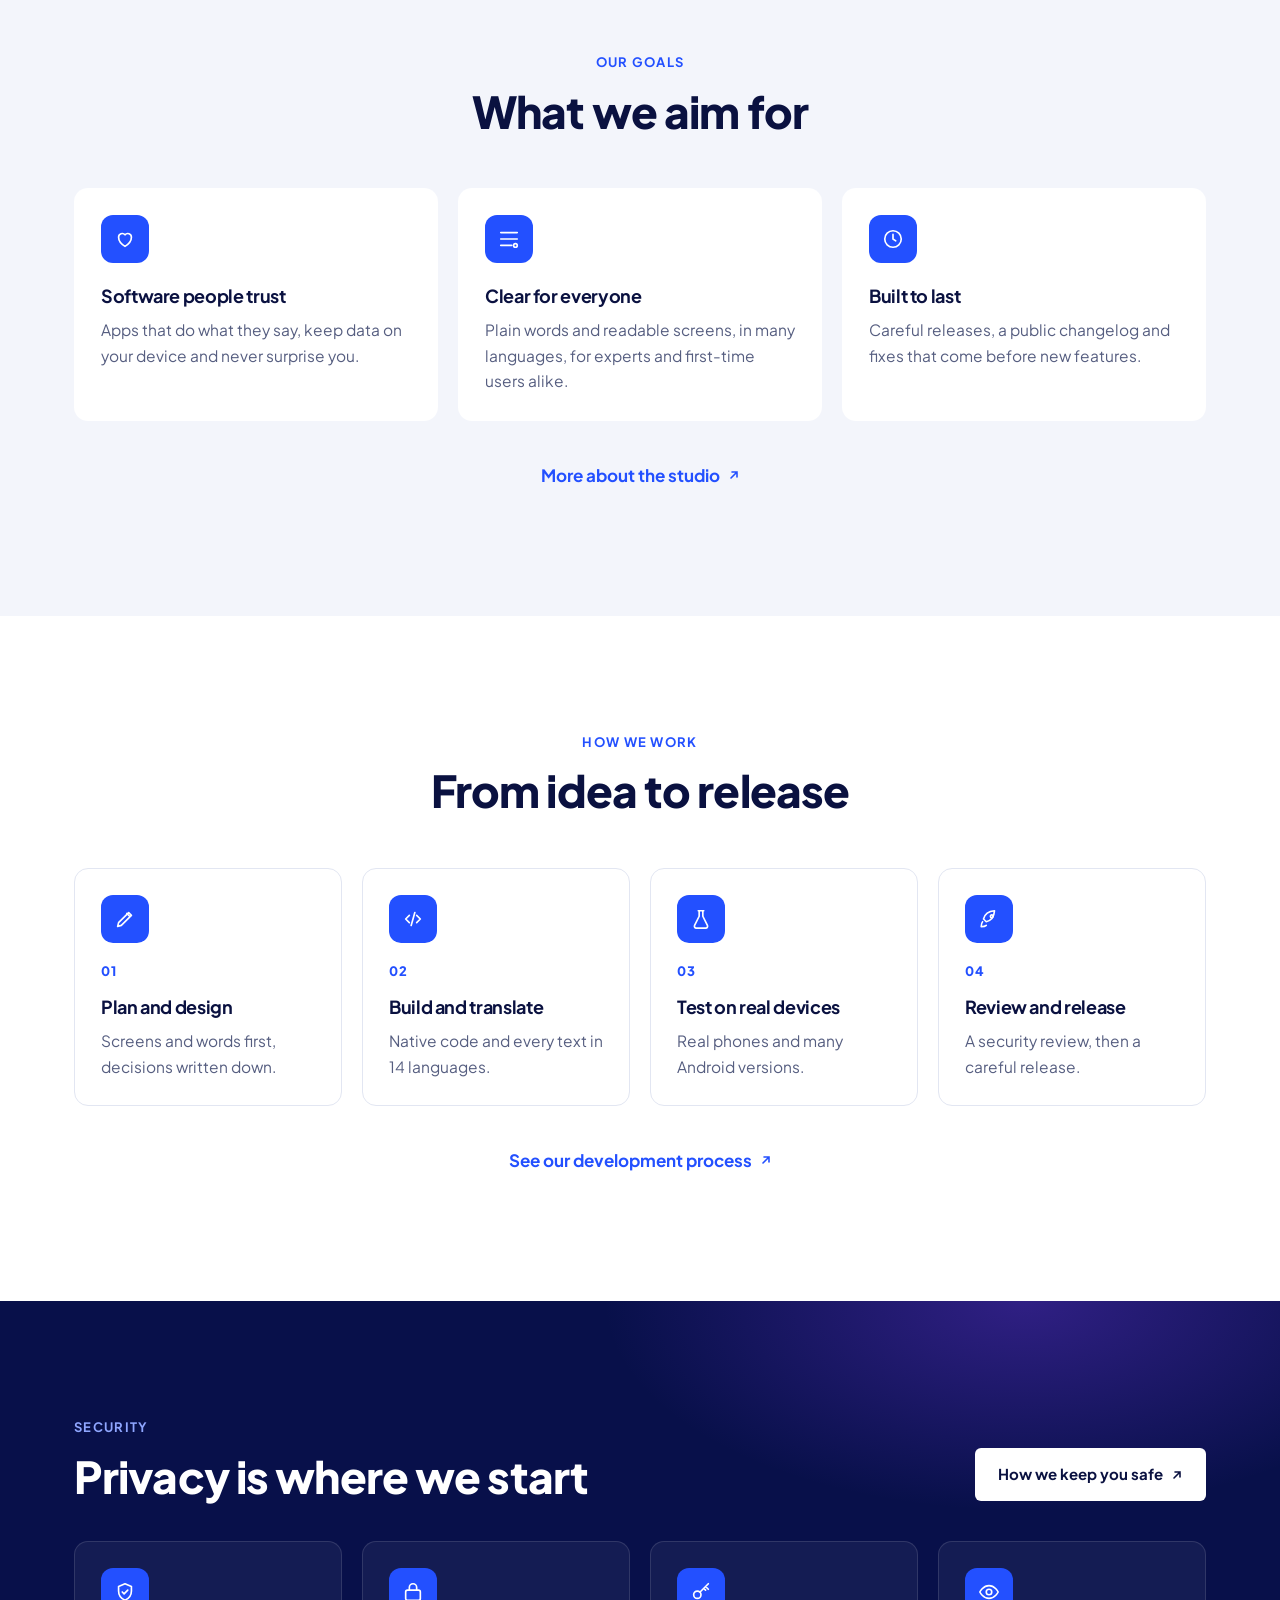
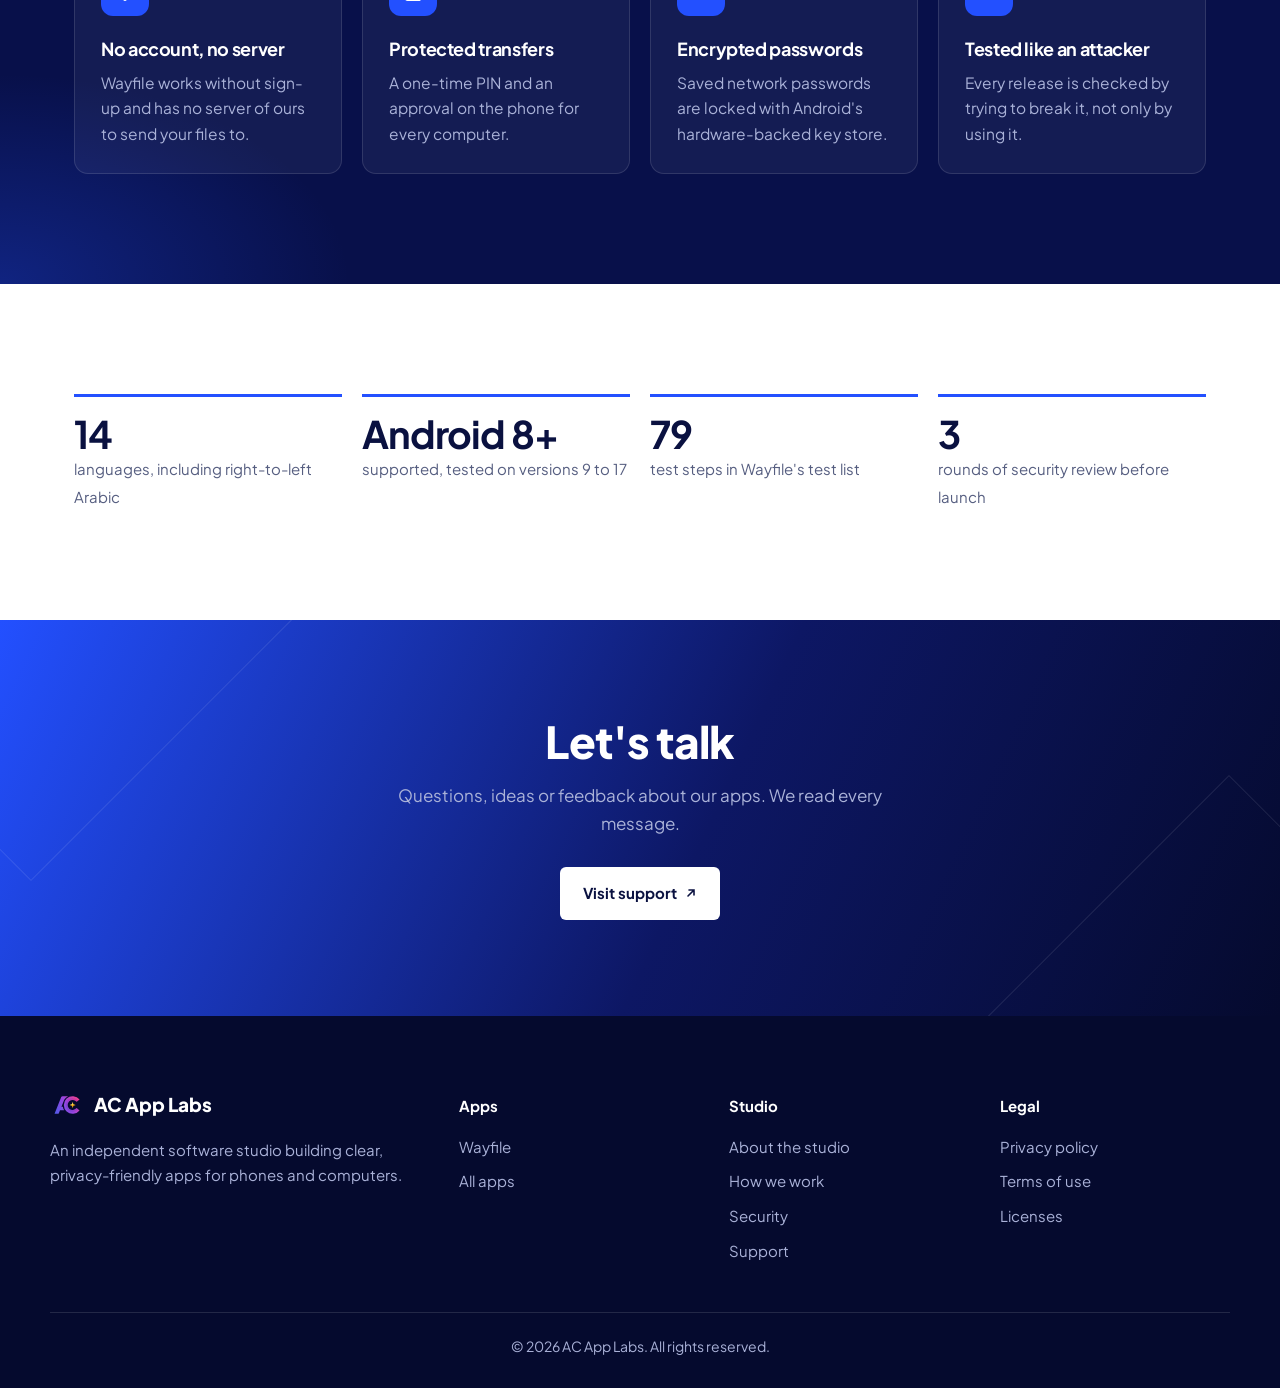
==== commit 0bb38d66: "Apps carousel with the PC game and a new Android app; Wayfile sub-menu The carousel shows Wayfile on" ====
--- a/index.html
+++ b/index.html
@@ -12,7 +12,7 @@
 <link rel="preconnect" href="https://fonts.googleapis.com">
 <link rel="preconnect" href="https://fonts.gstatic.com" crossorigin>
 <link href="https://fonts.googleapis.com/css2?family=Plus+Jakarta+Sans:wght@400;500;600;700;800&display=swap" rel="stylesheet">
-<link rel="stylesheet" href="/assets/site.css?v=3">
+<link rel="stylesheet" href="/assets/site.css?v=5">
 </head>
 <body>
 
@@ -38,7 +38,8 @@
         <button aria-expanded="false" aria-controls="mega">Apps <svg class="chev" viewBox="0 0 10 10" aria-hidden="true"><path d="M1 3l4 4 4-4" fill="none" stroke="currentColor" stroke-width="1.6"/></svg></button>
         <div class="mega" id="mega">
           <a href="/wayfile/"><img src="/assets/wayfile.png" alt=""><span><b>Wayfile</b><small>File manager for Android</small></span><span class="tag">Soon</span></a>
-          <a href="/apps/#next"><span class="slot" aria-hidden="true">+</span><span><b>Next project</b><small>Desktop app, in planning</small></span><span class="tag">Planning</span></a>
+          <a href="/apps/#game"><span class="slot" aria-hidden="true"><svg viewBox="0 0 24 24" width="24" height="24" fill="none" stroke="currentColor" stroke-width="1.8" stroke-linecap="round"><rect x="2" y="7" width="20" height="11" rx="5.5"/><path d="M7 10.5v4M5 12.5h4"/><circle cx="16" cy="11.5" r="1"/><circle cx="18" cy="13.8" r="1"/></svg></span><span><b>PC game</b><small>Coming soon on Steam</small></span><span class="tag">In design</span></a>
+          <a href="/apps/#android"><span class="slot" aria-hidden="true">+</span><span><b>New Android app</b><small>Design and testing</small></span><span class="tag">In design</span></a>
           <a href="/apps/"><span class="slot" aria-hidden="true">≡</span><span><b>All apps</b><small>Everything we make</small></span><span></span></a>
         </div>
       </li>
@@ -78,13 +79,14 @@
         <div><span class="tagline">Android · Coming soon</span><h3>Wayfile</h3><p>A tidy, private file manager. Browse and clean up your phone, and move files to your computer or NAS over Wi-Fi.</p><span class="btn btn-white">Explore Wayfile <svg class="arrow"><use href="#arr"/></svg></span></div>
         <div class="shot"><img src="/assets/wayfile-home.jpg" alt="" width="540" height="1200"></div>
       </a>
-      <a class="slide landscape" href="/wayfile/#closer" style="--glow: rgba(35,80,255,.7)">
-        <div><span class="tagline">Part of Wayfile · Any browser</span><h3>Wayfile PC page</h3><p>Open a page on your computer, type the PIN from your phone and send files both ways. Nothing to install.</p><span class="btn btn-white">See how it works <svg class="arrow"><use href="#arr"/></svg></span></div>
-        <div class="shot"><img src="/assets/wayfile-pc.jpg" alt="" width="960" height="600" style="border-width:3px;border-radius:10px;margin-bottom:12px"></div>
+      <a class="slide" href="/apps/#game" style="--glow: rgba(255,61,127,.55)">
+        <span class="ribbon">Coming soon on Steam</span>
+        <div><span class="tagline">PC game · Design and testing</span><h3>Our first game</h3><p>We are making a game for PC. It is in design and testing now, and it will come to Steam. More to show soon.</p><span class="btn btn-white">Learn more <svg class="arrow"><use href="#arr"/></svg></span></div>
+        <div class="art-tile" aria-hidden="true"><svg viewBox="0 0 24 24"><rect x="2" y="7" width="20" height="11" rx="5.5"/><path d="M7 10.5v4M5 12.5h4"/><circle cx="16" cy="11.5" r="1"/><circle cx="18" cy="13.8" r="1"/></svg></div>
       </a>
-      <a class="slide next" href="/apps/#next">
-        <div><span class="tagline">In planning</span><h3>Next: a desktop app</h3><p>Our next project is for Windows, macOS and Linux. We will share details when it is ready to show.</p><span class="more-link">All apps <svg class="arrow"><use href="#arr"/></svg></span></div>
-        <div class="plus" aria-hidden="true">+</div>
+      <a class="slide" href="/apps/#android" style="--glow: rgba(35,80,255,.7)">
+        <div><span class="tagline">Android · Design and testing</span><h3>A new Android app</h3><p>Our next app for Android is being designed and tested. We will share its name and details when it is ready.</p><span class="btn btn-white">Learn more <svg class="arrow"><use href="#arr"/></svg></span></div>
+        <div class="art-tile" aria-hidden="true"><svg viewBox="0 0 24 24"><rect x="6" y="2" width="12" height="20" rx="3"/><path d="M11 18h2"/></svg></div>
       </a>
     </div>
   </div>
@@ -163,6 +165,6 @@
   <div class="wrap fbottom">© <span id="y">2026</span> AC App Labs. All rights reserved.</div>
 </footer>
 
-<script src="/assets/site.js?v=3"></script>
+<script src="/assets/site.js?v=5"></script>
 </body>
 </html>
--- a/assets/site.css
+++ b/assets/site.css
@@ -428,6 +428,27 @@
 .intro p { color: var(--muted); }
 .intro .big { font-size: 22px; line-height: 1.5; color: var(--ink); font-weight: 600; }
 
+/* Coming-soon ribbon, icon tiles and status chips */
+.ribbon { position: absolute; top: 20px; right: 20px; border-radius: var(--r-sharp); background: var(--amber); color: var(--navy-950); font-size: 12px; font-weight: 800; letter-spacing: .04em; text-transform: uppercase; padding: 7px 12px; box-shadow: 0 8px 20px -10px rgba(0,0,0,.6); z-index: 2; }
+.art-tile { align-self: center; justify-self: center; width: 130px; height: 130px; border-radius: 30px; display: grid; place-items: center; background: linear-gradient(135deg, rgba(255,255,255,.18), rgba(255,255,255,.04)); border: 1px solid var(--navy-line); box-shadow: inset 0 1px 0 rgba(255,255,255,.2); }
+.art-tile svg { width: 64px; height: 64px; fill: none; stroke: #fff; stroke-width: 1.4; stroke-linecap: round; stroke-linejoin: round; }
+.status-chip { display: inline-flex; align-items: center; gap: 8px; padding: 6px 12px; border-radius: var(--r-sharp); background: var(--navy-900); color: #fff; font-size: 13px; font-weight: 700; }
+.status-chip::before { content: ""; width: 7px; height: 7px; border-radius: 50%; background: var(--amber); }
+.mega .slot svg { color: var(--muted); }
+
+/* Wayfile sub-menu under the hero */
+.subnav { position: sticky; top: 74px; z-index: 20; background: rgba(255,255,255,.95); backdrop-filter: blur(8px); border-bottom: 1px solid var(--line); }
+.subnav .wrap { display: flex; align-items: center; gap: 6px; overflow-x: auto; scrollbar-width: none; min-height: 60px; }
+.subnav .wrap::-webkit-scrollbar { display: none; }
+.subnav-title { display: inline-flex; align-items: center; gap: 8px; font-weight: 800; margin-right: 14px; white-space: nowrap; }
+.subnav-title img { width: 24px; height: 24px; border-radius: 6px; }
+.subnav a { white-space: nowrap; text-decoration: none; font-weight: 600; font-size: 15px; color: var(--muted); padding: 8px 14px; border-radius: 999px; }
+.subnav a:hover { color: var(--ink); background: var(--bg-soft); }
+.subnav a[aria-current] { color: #fff; background: var(--blue); }
+.link-card { text-decoration: none; color: inherit; transition: border-color .2s, transform .2s, box-shadow .2s; display: flex; flex-direction: column; }
+.link-card p { flex: 1; margin-bottom: 14px; }
+.link-card:hover { border-color: var(--blue); transform: translateY(-3px); box-shadow: 0 18px 30px -22px rgba(35,80,255,.8); }
+
 @media (max-width: 960px) {
   .rail.wide { grid-auto-columns: 86%; }
   .cards, .cards.four, .stats { grid-template-columns: 1fr 1fr; }
@@ -437,10 +458,11 @@
 @media (max-width: 640px) {
   .cards, .cards.two, .cards.four, .stats { grid-template-columns: 1fr; }
   .slide, .slide.landscape { grid-template-columns: 1fr; padding: 24px; }
-  .slide .shot { display: none; }
+  .slide .shot, .slide .art-tile { display: none; }
   details.more-card .more-body { padding: 0 20px 20px; }
   details.more-card summary { padding: 20px; grid-template-columns: 44px 1fr 20px; gap: 14px; }
   .hero.home { padding: 64px 0 88px; }
+  .subnav-title { display: none; }
 }
 
 @media (prefers-reduced-motion: reduce) { * { transition: none !important; animation: none !important; } html { scroll-behavior: auto; } }
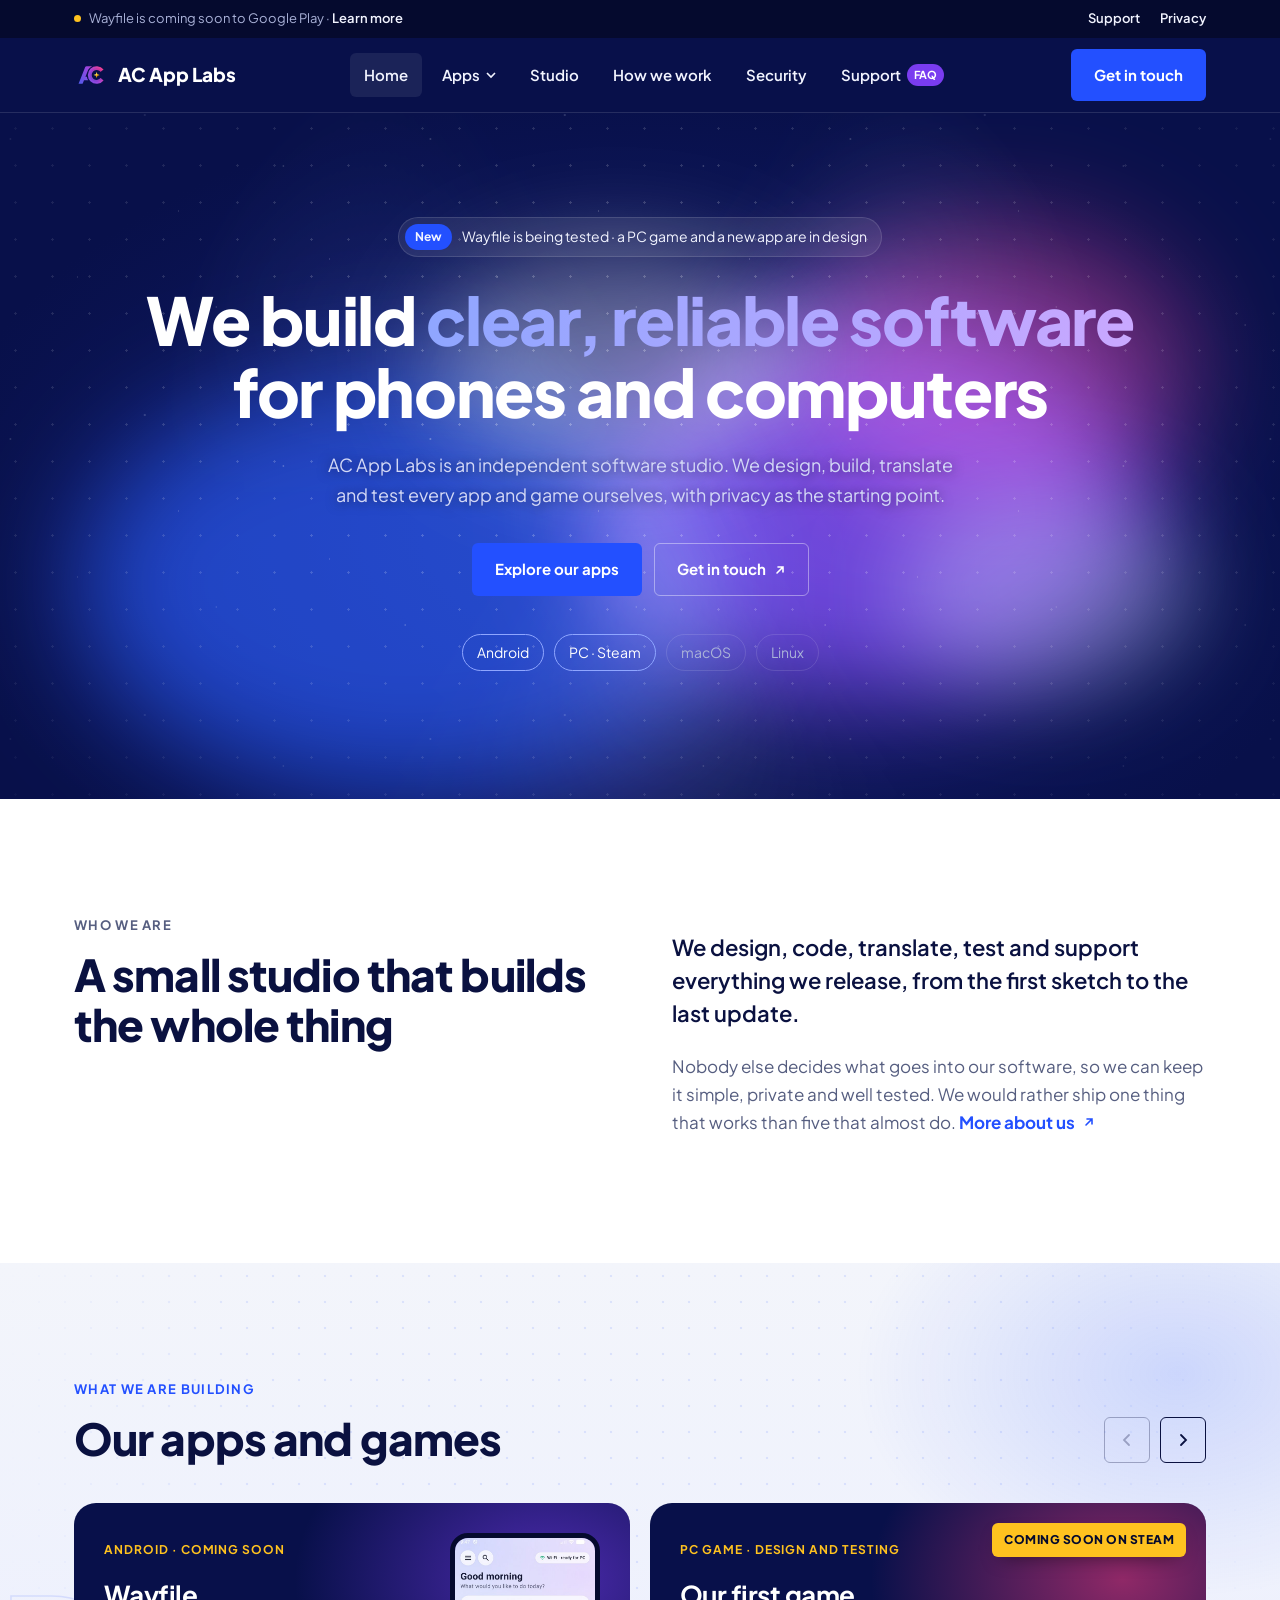
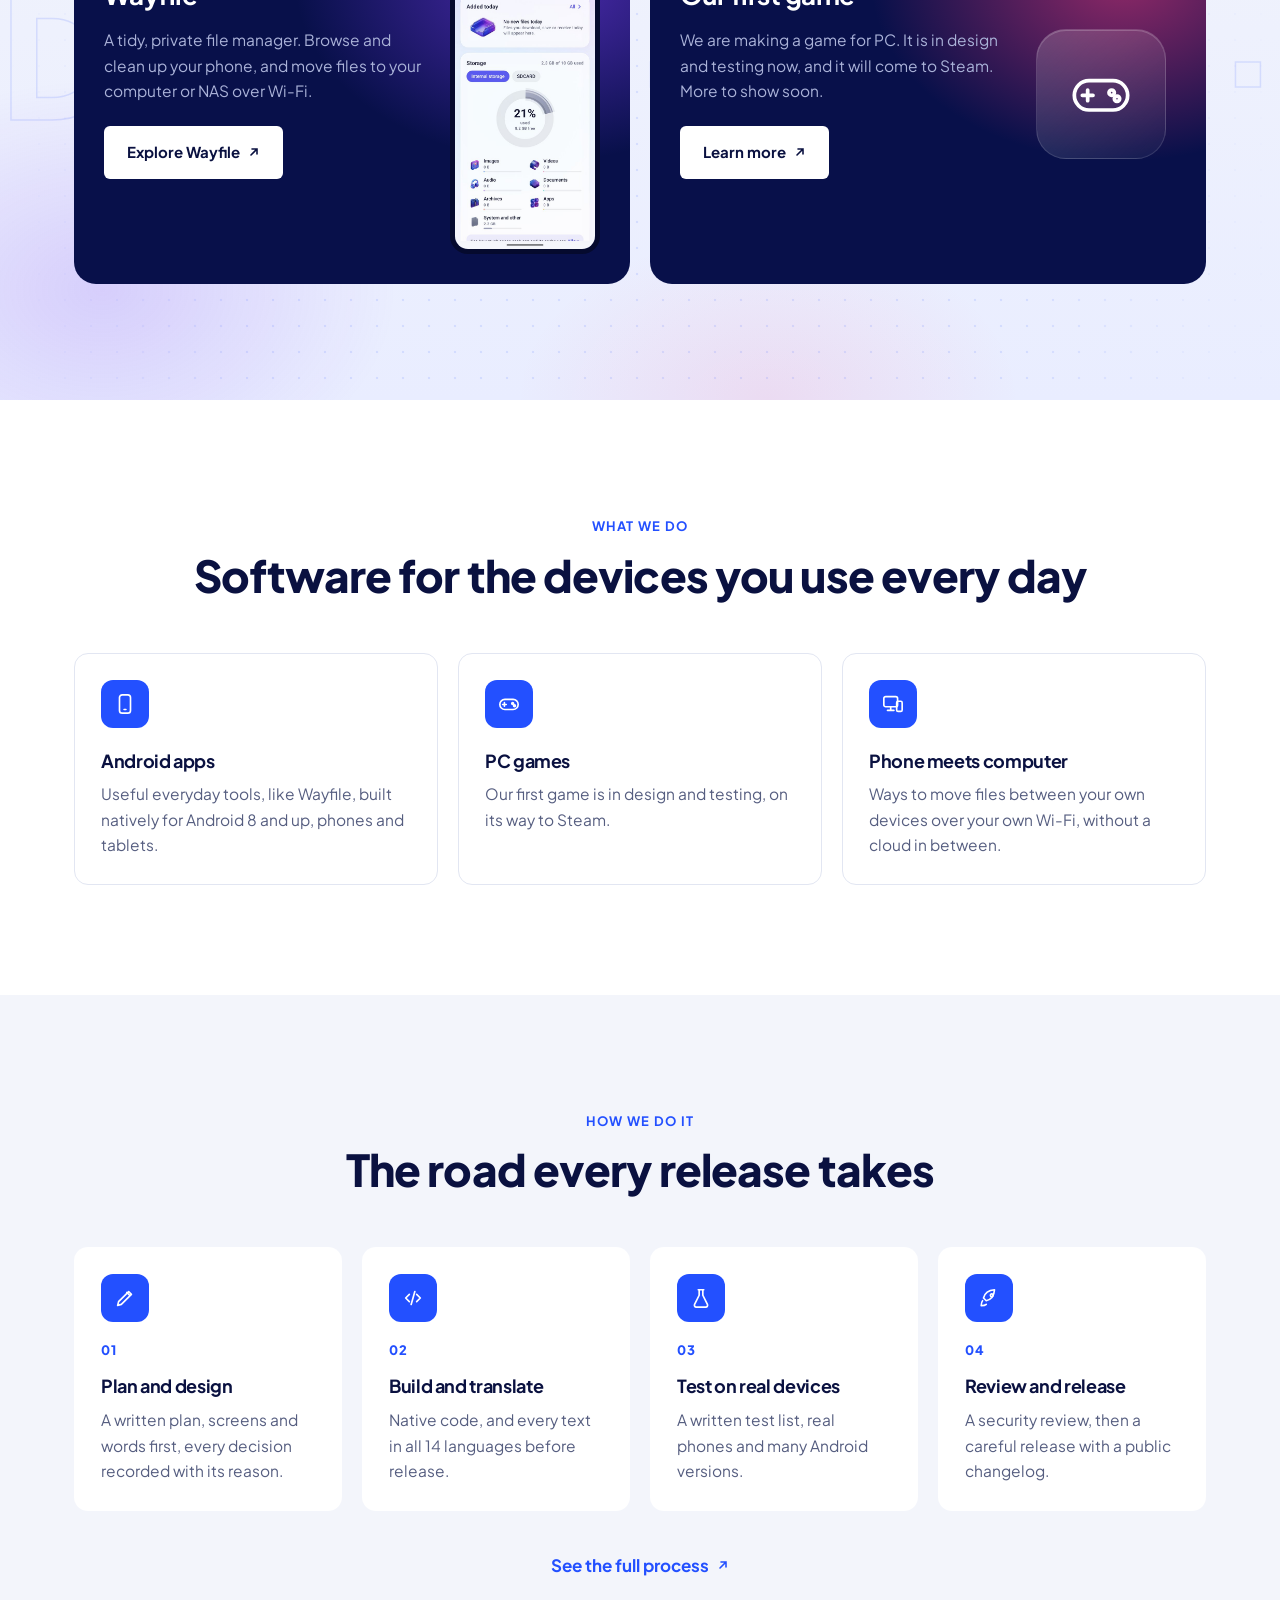
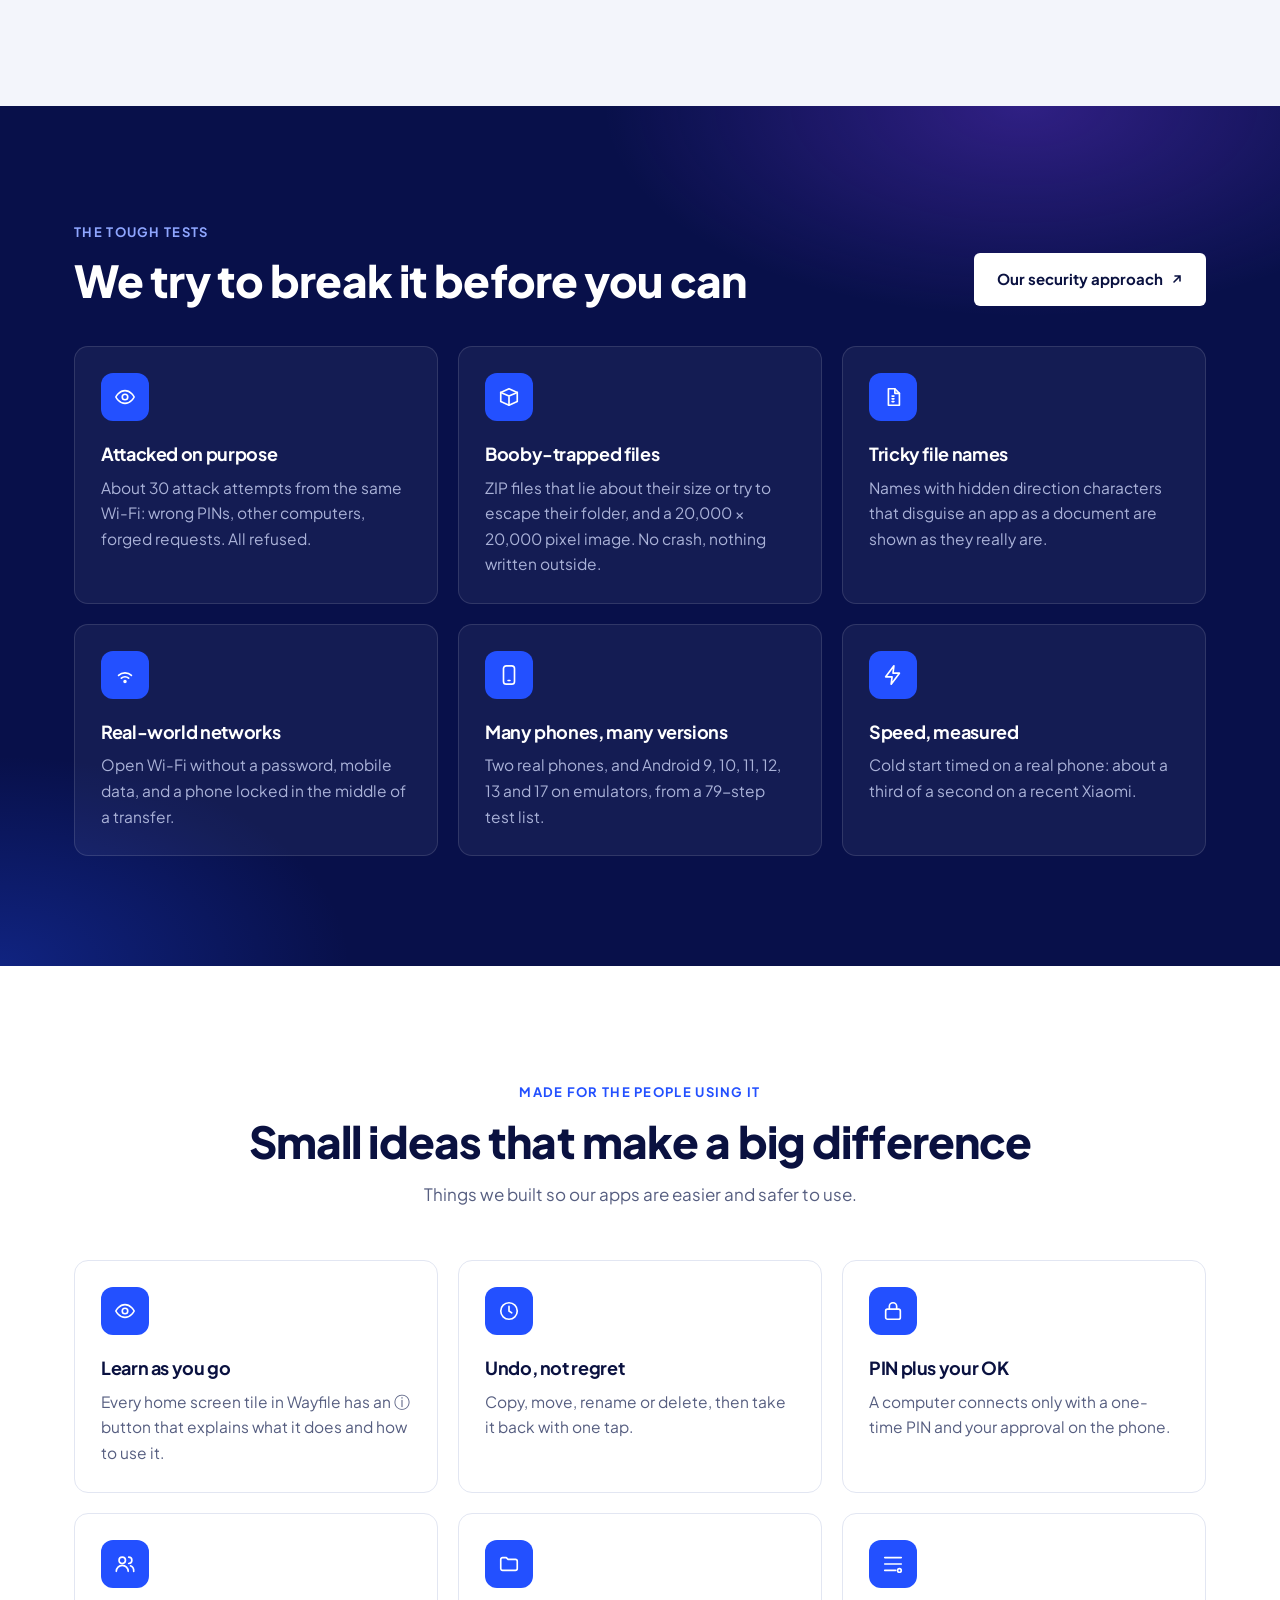
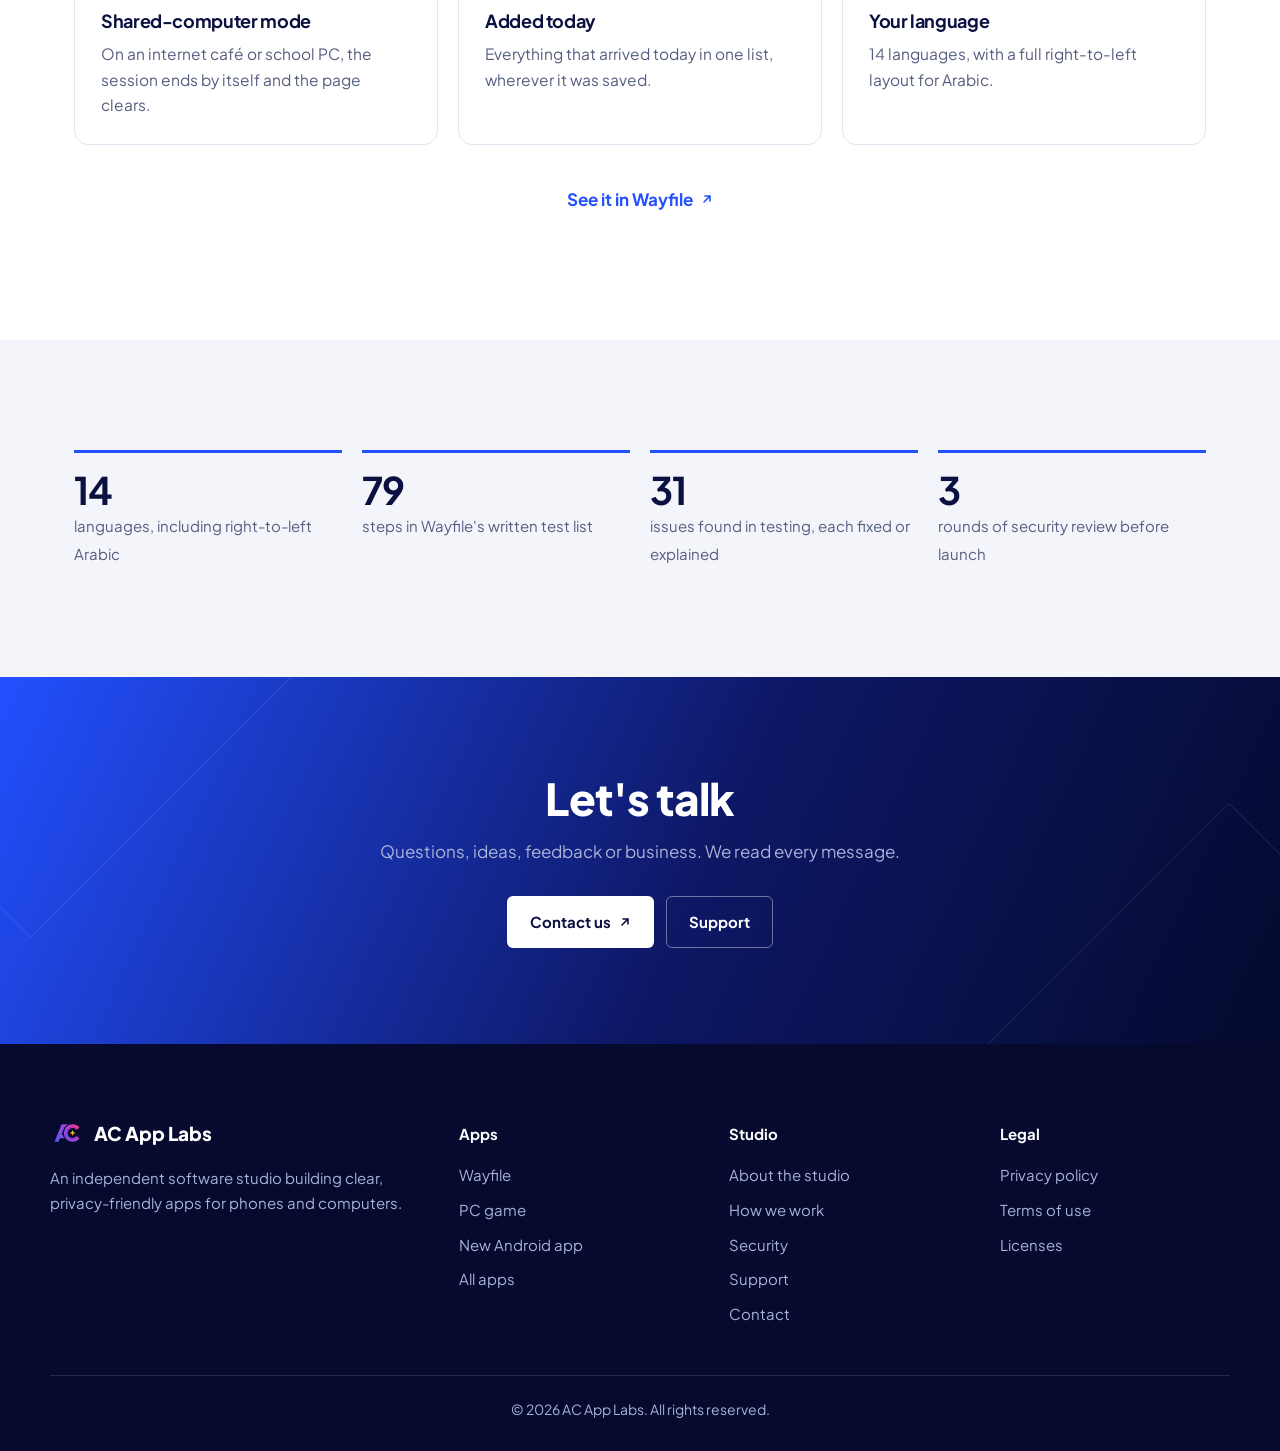
==== commit 14dbdd54: "Studio-wide contact and support; richer home page Support and contact no longer read as Wayfile-only" ====
--- a/index.html
+++ b/index.html
@@ -4,7 +4,7 @@
 <meta charset="utf-8">
 <meta name="viewport" content="width=device-width, initial-scale=1">
 <title>AC App Labs – Independent software studio</title>
-<meta name="description" content="AC App Labs is an independent software studio building clear, privacy-friendly apps for phones and computers. Our first app, Wayfile, is coming soon to Google Play.">
+<meta name="description" content="AC App Labs is an independent software studio making Android apps, PC games and tools that connect your devices. Privacy first, tested hard, built with care.">
 <meta name="theme-color" content="#08104a">
 <link rel="icon" href="/favicon.ico" sizes="any">
 <link rel="icon" href="/assets/studio-logo.svg" type="image/svg+xml">
@@ -12,7 +12,7 @@
 <link rel="preconnect" href="https://fonts.googleapis.com">
 <link rel="preconnect" href="https://fonts.gstatic.com" crossorigin>
 <link href="https://fonts.googleapis.com/css2?family=Plus+Jakarta+Sans:wght@400;500;600;700;800&display=swap" rel="stylesheet">
-<link rel="stylesheet" href="/assets/site.css?v=5">
+<link rel="stylesheet" href="/assets/site.css?v=6">
 </head>
 <body>
 
@@ -48,7 +48,7 @@
       <li><a href="/security/">Security</a></li>
       <li><a href="/support/">Support <span class="badge-new">FAQ</span></a></li>
     </ul>
-    <a class="btn btn-blue" href="/support/#contact">Get in touch</a>
+    <a class="btn btn-blue" href="/contact/">Get in touch</a>
     <button class="burger" aria-label="Menu" aria-expanded="false" aria-controls="menu"><span></span><span></span><span></span></button>
   </div>
 </header>
@@ -56,22 +56,33 @@
 <section class="hero home">
   <div class="galaxy" aria-hidden="true"><i></i><i></i><i></i><i></i><i></i><i class="swirl"></i><b></b></div>
   <div class="wrap">
-    <span class="pill"><b>New</b>Our first app, Wayfile, is being tested</span>
-    <h1>We build <span>clear, reliable apps</span> for phones and computers</h1>
-    <p>AC App Labs is an independent software studio. We design, build, translate and test every app ourselves, with privacy as the starting point.</p>
+    <span class="pill"><b>New</b>Wayfile is being tested · a PC game and a new app are in design</span>
+    <h1>We build <span>clear, reliable software</span> for phones and computers</h1>
+    <p>AC App Labs is an independent software studio. We design, build, translate and test every app and game ourselves, with privacy as the starting point.</p>
     <div class="actions">
       <a class="btn btn-blue" href="/apps/">Explore our apps</a>
-      <a class="btn btn-ghost" href="/about/">About the studio <svg class="arrow"><use href="#arr"/></svg></a>
-    </div>
-    <ul class="platforms" aria-label="Platforms"><li class="now">Android</li><li>Windows</li><li>macOS</li><li>Linux</li></ul>
+      <a class="btn btn-ghost" href="/contact/">Get in touch <svg class="arrow"><use href="#arr"/></svg></a>
+    </div>
+    <ul class="platforms" aria-label="Platforms"><li class="now">Android</li><li class="now">PC · Steam</li><li>macOS</li><li>Linux</li></ul>
   </div>
 </section>
 
 <main>
-<section class="block" id="apps">
+<section class="block">
+  <div class="wrap intro">
+    <div><p class="kicker">Who we are</p><h2>A small studio that builds the whole thing</h2></div>
+    <div>
+      <p class="big">We design, code, translate, test and support everything we release, from the first sketch to the last update.</p>
+      <p>Nobody else decides what goes into our software, so we can keep it simple, private and well tested. We would rather ship one thing that works than five that almost do. <a class="more-link" href="/about/">More about us <svg class="arrow"><use href="#arr"/></svg></a></p>
+    </div>
+  </div>
+</section>
+
+<section class="block apps-band" id="apps">
+  <div class="band-words" aria-hidden="true"><span>DESIGN · BUILD · TEST · SHIP · DESIGN · BUILD · TEST · SHIP · </span><span>DESIGN · BUILD · TEST · SHIP · DESIGN · BUILD · TEST · SHIP · </span></div>
   <div class="wrap">
     <div class="head-row">
-      <div><p class="kicker">Our apps</p><h2>What we are building</h2></div>
+      <div><p class="kicker">What we are building</p><h2>Our apps and games</h2></div>
       <div class="rail-ctrl"><button data-rail="app-rail" data-dir="-1" aria-label="Previous"><svg><use href="#left"/></svg></button><button data-rail="app-rail" data-dir="1" aria-label="Next"><svg><use href="#right"/></svg></button></div>
     </div>
     <div class="rail wide" id="app-rail">
@@ -92,52 +103,68 @@
   </div>
 </section>
 
+<section class="block">
+  <div class="wrap">
+    <div class="head-center"><p class="kicker">What we do</p><h2>Software for the devices you use every day</h2></div>
+    <div class="cards">
+      <article class="card"><span class="ico"><svg viewBox="0 0 24 24" aria-hidden="true"><rect x="6" y="2" width="12" height="20" rx="3"/><path d="M11 18h2"/></svg></span><h3>Android apps</h3><p>Useful everyday tools, like Wayfile, built natively for Android 8 and up, phones and tablets.</p></article>
+      <article class="card"><span class="ico"><svg viewBox="0 0 24 24" aria-hidden="true"><rect x="2" y="7" width="20" height="11" rx="5.5"/><path d="M7 10.5v4M5 12.5h4"/><circle cx="16" cy="11.5" r="1"/><circle cx="18" cy="13.8" r="1"/></svg></span><h3>PC games</h3><p>Our first game is in design and testing, on its way to Steam.</p></article>
+      <article class="card"><span class="ico"><svg viewBox="0 0 24 24" aria-hidden="true"><rect x="2" y="4" width="15" height="11" rx="2"/><path d="M6 19h7M9.5 15v4"/><rect x="16" y="9" width="6" height="11" rx="1.5"/></svg></span><h3>Phone meets computer</h3><p>Ways to move files between your own devices over your own Wi-Fi, without a cloud in between.</p></article>
+    </div>
+  </div>
+</section>
+
 <section class="block soft">
   <div class="wrap">
-    <div class="head-center"><p class="kicker">Our goals</p><h2>What we aim for</h2></div>
+    <div class="head-center"><p class="kicker">How we do it</p><h2>The road every release takes</h2></div>
+    <div class="cards four">
+      <article class="card"><span class="ico"><svg viewBox="0 0 24 24" aria-hidden="true"><path d="m4 20 4-1 11-11-3-3L5 16z"/><path d="m14 6 3 3"/></svg></span><h3><span class='num'>01</span>Plan and design</h3><p>A written plan, screens and words first, every decision recorded with its reason.</p></article>
+      <article class="card"><span class="ico"><svg viewBox="0 0 24 24" aria-hidden="true"><path d="m8 8-4 4 4 4M16 8l4 4-4 4M14 5l-4 14"/></svg></span><h3><span class='num'>02</span>Build and translate</h3><p>Native code, and every text in all 14 languages before release.</p></article>
+      <article class="card"><span class="ico"><svg viewBox="0 0 24 24" aria-hidden="true"><path d="M9 3h6M10 3v6L5 19a2 2 0 0 0 1.8 2.9h10.4A2 2 0 0 0 19 19l-5-10V3"/></svg></span><h3><span class='num'>03</span>Test on real devices</h3><p>A written test list, real phones and many Android versions.</p></article>
+      <article class="card"><span class="ico"><svg viewBox="0 0 24 24" aria-hidden="true"><path d="M5 15c-1 1-1.5 3.5-1.5 5.5 2 0 4.5-.5 5.5-1.5M9 15l-3-3c1-4 4.5-8.5 12-9-.5 7.5-5 11-9 12z"/><circle cx="15" cy="9" r="1.5"/></svg></span><h3><span class='num'>04</span>Review and release</h3><p>A security review, then a careful release with a public changelog.</p></article>
+    </div>
+    <p class="center mt"><a class="more-link" href="/process/">See the full process <svg class="arrow"><use href="#arr"/></svg></a></p>
+  </div>
+</section>
+
+<section class="block dark">
+  <div class="wrap">
+    <div class="head-row">
+      <div><p class="kicker">The tough tests</p><h2>We try to break it before you can</h2></div>
+      <a class="btn btn-white" href="/security/">Our security approach <svg class="arrow"><use href="#arr"/></svg></a>
+    </div>
     <div class="cards">
-      <article class="card"><span class="ico"><svg viewBox="0 0 24 24" aria-hidden="true"><path d="M12 20s-7-4.4-7-10a4 4 0 0 1 7-2.6A4 4 0 0 1 19 10c0 5.6-7 10-7 10z"/></svg></span><h3>Software people trust</h3><p>Apps that do what they say, keep data on your device and never surprise you.</p></article>
-      <article class="card"><span class="ico"><svg viewBox="0 0 24 24" aria-hidden="true"><path d="M3 5h18M3 12h18M3 19h12"/><circle cx="19" cy="19" r="2"/></svg></span><h3>Clear for everyone</h3><p>Plain words and readable screens, in many languages, for experts and first-time users alike.</p></article>
-      <article class="card"><span class="ico"><svg viewBox="0 0 24 24" aria-hidden="true"><circle cx="12" cy="12" r="9"/><path d="M12 7v5l3 2"/></svg></span><h3>Built to last</h3><p>Careful releases, a public changelog and fixes that come before new features.</p></article>
-    </div>
-    <p class="center mt"><a class="more-link" href="/about/">More about the studio <svg class="arrow"><use href="#arr"/></svg></a></p>
+      <article class="card"><span class="ico"><svg viewBox="0 0 24 24" aria-hidden="true"><path d="M2 12s3.5-7 10-7 10 7 10 7-3.5 7-10 7S2 12 2 12z"/><circle cx="12" cy="12" r="3"/></svg></span><h3>Attacked on purpose</h3><p>About 30 attack attempts from the same Wi-Fi: wrong PINs, other computers, forged requests. All refused.</p></article>
+      <article class="card"><span class="ico"><svg viewBox="0 0 24 24" aria-hidden="true"><path d="M3 7l9-4 9 4v10l-9 4-9-4z"/><path d="M3 7l9 4 9-4M12 11v10"/></svg></span><h3>Booby-trapped files</h3><p>ZIP files that lie about their size or try to escape their folder, and a 20,000 × 20,000 pixel image. No crash, nothing written outside.</p></article>
+      <article class="card"><span class="ico"><svg viewBox="0 0 24 24" aria-hidden="true"><path d="M7 3h7l5 5v13H7z"/><path d="M14 3v5h5M11 11h2M11 14h2M11 17h2"/></svg></span><h3>Tricky file names</h3><p>Names with hidden direction characters that disguise an app as a document are shown as they really are.</p></article>
+      <article class="card"><span class="ico"><svg viewBox="0 0 24 24" aria-hidden="true"><path d="M5 12.5a10 10 0 0 1 14 0M8 15.5a6 6 0 0 1 8 0"/><circle cx="12" cy="19" r="1"/></svg></span><h3>Real-world networks</h3><p>Open Wi-Fi without a password, mobile data, and a phone locked in the middle of a transfer.</p></article>
+      <article class="card"><span class="ico"><svg viewBox="0 0 24 24" aria-hidden="true"><rect x="6" y="2" width="12" height="20" rx="3"/><path d="M11 18h2"/></svg></span><h3>Many phones, many versions</h3><p>Two real phones, and Android 9, 10, 11, 12, 13 and 17 on emulators, from a 79-step test list.</p></article>
+      <article class="card"><span class="ico"><svg viewBox="0 0 24 24" aria-hidden="true"><path d="M13 2 4 14h7l-1 8 9-12h-7z"/></svg></span><h3>Speed, measured</h3><p>Cold start timed on a real phone: about a third of a second on a recent Xiaomi.</p></article>
+    </div>
   </div>
 </section>
 
 <section class="block">
   <div class="wrap">
-    <div class="head-center"><p class="kicker">How we work</p><h2>From idea to release</h2></div>
-    <div class="cards four">
-      <article class="card"><span class="ico"><svg viewBox="0 0 24 24" aria-hidden="true"><path d="m4 20 4-1 11-11-3-3L5 16z"/><path d="m14 6 3 3"/></svg></span><h3><span class='num'>01</span>Plan and design</h3><p>Screens and words first, decisions written down.</p></article>
-      <article class="card"><span class="ico"><svg viewBox="0 0 24 24" aria-hidden="true"><path d="m8 8-4 4 4 4M16 8l4 4-4 4M14 5l-4 14"/></svg></span><h3><span class='num'>02</span>Build and translate</h3><p>Native code and every text in 14 languages.</p></article>
-      <article class="card"><span class="ico"><svg viewBox="0 0 24 24" aria-hidden="true"><path d="M9 3h6M10 3v6L5 19a2 2 0 0 0 1.8 2.9h10.4A2 2 0 0 0 19 19l-5-10V3"/></svg></span><h3><span class='num'>03</span>Test on real devices</h3><p>Real phones and many Android versions.</p></article>
-      <article class="card"><span class="ico"><svg viewBox="0 0 24 24" aria-hidden="true"><path d="M5 15c-1 1-1.5 3.5-1.5 5.5 2 0 4.5-.5 5.5-1.5M9 15l-3-3c1-4 4.5-8.5 12-9-.5 7.5-5 11-9 12z"/><circle cx="15" cy="9" r="1.5"/></svg></span><h3><span class='num'>04</span>Review and release</h3><p>A security review, then a careful release.</p></article>
-    </div>
-    <p class="center mt"><a class="more-link" href="/process/">See our development process <svg class="arrow"><use href="#arr"/></svg></a></p>
-  </div>
-</section>
-
-<section class="block dark">
-  <div class="wrap">
-    <div class="head-row">
-      <div><p class="kicker">Security</p><h2>Privacy is where we start</h2></div>
-      <a class="btn btn-white" href="/security/">How we keep you safe <svg class="arrow"><use href="#arr"/></svg></a>
-    </div>
-    <div class="cards four">
-      <article class="card"><span class="ico"><svg viewBox="0 0 24 24" aria-hidden="true"><path d="M12 3l7 3v5c0 4.5-3 8.4-7 10-4-1.6-7-5.5-7-10V6z"/><path d="M9 12l2 2 4-4"/></svg></span><h3>No account, no server</h3><p>Wayfile works without sign-up and has no server of ours to send your files to.</p></article>
-      <article class="card"><span class="ico"><svg viewBox="0 0 24 24" aria-hidden="true"><rect x="4" y="10" width="16" height="11" rx="2"/><path d="M8 10V7a4 4 0 0 1 8 0v3"/></svg></span><h3>Protected transfers</h3><p>A one-time PIN and an approval on the phone for every computer.</p></article>
-      <article class="card"><span class="ico"><svg viewBox="0 0 24 24" aria-hidden="true"><circle cx="8" cy="15" r="4"/><path d="m11 12 9-9M17 6l3 3M15 8l2 2"/></svg></span><h3>Encrypted passwords</h3><p>Saved network passwords are locked with Android's hardware-backed key store.</p></article>
-      <article class="card"><span class="ico"><svg viewBox="0 0 24 24" aria-hidden="true"><path d="M2 12s3.5-7 10-7 10 7 10 7-3.5 7-10 7S2 12 2 12z"/><circle cx="12" cy="12" r="3"/></svg></span><h3>Tested like an attacker</h3><p>Every release is checked by trying to break it, not only by using it.</p></article>
-    </div>
-  </div>
-</section>
-
-<section class="block">
+    <div class="head-center"><p class="kicker">Made for the people using it</p><h2>Small ideas that make a big difference</h2><p style="max-width:40em;margin:0 auto;color:var(--muted)">Things we built so our apps are easier and safer to use.</p></div>
+    <div class="cards">
+      <article class="card"><span class="ico"><svg viewBox="0 0 24 24" aria-hidden="true"><path d="M2 12s3.5-7 10-7 10 7 10 7-3.5 7-10 7S2 12 2 12z"/><circle cx="12" cy="12" r="3"/></svg></span><h3>Learn as you go</h3><p>Every home screen tile in Wayfile has an ⓘ button that explains what it does and how to use it.</p></article>
+      <article class="card"><span class="ico"><svg viewBox="0 0 24 24" aria-hidden="true"><circle cx="12" cy="12" r="9"/><path d="M12 7v5l3 2"/></svg></span><h3>Undo, not regret</h3><p>Copy, move, rename or delete, then take it back with one tap.</p></article>
+      <article class="card"><span class="ico"><svg viewBox="0 0 24 24" aria-hidden="true"><rect x="4" y="10" width="16" height="11" rx="2"/><path d="M8 10V7a4 4 0 0 1 8 0v3"/></svg></span><h3>PIN plus your OK</h3><p>A computer connects only with a one-time PIN and your approval on the phone.</p></article>
+      <article class="card"><span class="ico"><svg viewBox="0 0 24 24" aria-hidden="true"><circle cx="9" cy="8" r="3.5"/><path d="M2.5 20a6.5 6.5 0 0 1 13 0M16 4.5a3.5 3.5 0 0 1 0 7M18 14a6 6 0 0 1 3.5 6"/></svg></span><h3>Shared-computer mode</h3><p>On an internet café or school PC, the session ends by itself and the page clears.</p></article>
+      <article class="card"><span class="ico"><svg viewBox="0 0 24 24" aria-hidden="true"><path d="M3 7a2 2 0 0 1 2-2h4l2 2h8a2 2 0 0 1 2 2v8a2 2 0 0 1-2 2H5a2 2 0 0 1-2-2z"/></svg></span><h3>Added today</h3><p>Everything that arrived today in one list, wherever it was saved.</p></article>
+      <article class="card"><span class="ico"><svg viewBox="0 0 24 24" aria-hidden="true"><path d="M3 5h18M3 12h18M3 19h12"/><circle cx="19" cy="19" r="2"/></svg></span><h3>Your language</h3><p>14 languages, with a full right-to-left layout for Arabic.</p></article>
+    </div>
+    <p class="center mt"><a class="more-link" href="/wayfile/">See it in Wayfile <svg class="arrow"><use href="#arr"/></svg></a></p>
+  </div>
+</section>
+
+<section class="block soft">
   <div class="wrap">
     <div class="stats">
       <div><strong>14</strong><span>languages, including right-to-left Arabic</span></div>
-      <div><strong>Android 8+</strong><span>supported, tested on versions 9 to 17</span></div>
-      <div><strong>79</strong><span>test steps in Wayfile's test list</span></div>
+      <div><strong>79</strong><span>steps in Wayfile's written test list</span></div>
+      <div><strong>31</strong><span>issues found in testing, each fixed or explained</span></div>
       <div><strong>3</strong><span>rounds of security review before launch</span></div>
     </div>
   </div>
@@ -146,8 +173,11 @@
 <section class="cta" id="contact">
   <div class="wrap">
     <h2>Let's talk</h2>
-    <p>Questions, ideas or feedback about our apps. We read every message.</p>
-    <a class="btn btn-white" href="/support/">Visit support <svg class="arrow"><use href="#arr"/></svg></a>
+    <p>Questions, ideas, feedback or business. We read every message.</p>
+    <div class="actions" style="display:flex;justify-content:center;flex-wrap:wrap;gap:12px">
+      <a class="btn btn-white" href="/contact/">Contact us <svg class="arrow"><use href="#arr"/></svg></a>
+      <a class="btn btn-ghost" href="/support/">Support</a>
+    </div>
   </div>
 </section>
 </main>
@@ -158,13 +188,13 @@
       <a class="brand" href="/"><img src="/assets/studio-logo.svg" alt="" width="34" height="34">AC App Labs</a>
       <p>An independent software studio building clear, privacy-friendly apps for phones and computers.</p>
     </div>
-    <div><h4>Apps</h4><ul><li><a href="/wayfile/">Wayfile</a></li><li><a href="/apps/">All apps</a></li></ul></div>
-    <div><h4>Studio</h4><ul><li><a href="/about/">About the studio</a></li><li><a href="/process/">How we work</a></li><li><a href="/security/">Security</a></li><li><a href="/support/">Support</a></li></ul></div>
+    <div><h4>Apps</h4><ul><li><a href="/wayfile/">Wayfile</a></li><li><a href="/apps/#game">PC game</a></li><li><a href="/apps/#android">New Android app</a></li><li><a href="/apps/">All apps</a></li></ul></div>
+    <div><h4>Studio</h4><ul><li><a href="/about/">About the studio</a></li><li><a href="/process/">How we work</a></li><li><a href="/security/">Security</a></li><li><a href="/support/">Support</a></li><li><a href="/contact/">Contact</a></li></ul></div>
     <div><h4>Legal</h4><ul><li><a href="/wayfile/privacy/">Privacy policy</a></li><li><a href="/wayfile/terms/">Terms of use</a></li><li><a href="/wayfile/licenses/">Licenses</a></li></ul></div>
   </div>
   <div class="wrap fbottom">© <span id="y">2026</span> AC App Labs. All rights reserved.</div>
 </footer>
 
-<script src="/assets/site.js?v=5"></script>
+<script src="/assets/site.js?v=6"></script>
 </body>
 </html>
--- a/assets/site.css
+++ b/assets/site.css
@@ -428,6 +428,18 @@
 .intro p { color: var(--muted); }
 .intro .big { font-size: 22px; line-height: 1.5; color: var(--ink); font-weight: 600; }
 
+/* Home carousel band: soft colour, dots and slowly sliding outline words behind the cards */
+.apps-band { position: relative; overflow: hidden; background: linear-gradient(180deg, #f3f5fb 0%, #e9edff 100%); }
+.apps-band::before { content: ""; position: absolute; inset: 0; background:
+  radial-gradient(420px 300px at 8% 85%, rgba(122,60,240,.18), transparent 70%),
+  radial-gradient(460px 320px at 92% 15%, rgba(35,80,255,.18), transparent 70%),
+  radial-gradient(360px 240px at 60% 100%, rgba(255,61,127,.10), transparent 70%); }
+.apps-band::after { content: ""; position: absolute; inset: 0; background-image: radial-gradient(rgba(35,80,255,.22) 1.2px, transparent 1.6px); background-size: 26px 26px; -webkit-mask-image: linear-gradient(90deg, transparent, #000 20%, #000 80%, transparent); mask-image: linear-gradient(90deg, transparent, #000 20%, #000 80%, transparent); opacity: .5; }
+.apps-band .wrap { position: relative; z-index: 1; }
+.band-words { position: absolute; left: 0; top: 50%; transform: translateY(-38%); display: flex; white-space: nowrap; pointer-events: none; z-index: 0; animation: words 60s linear infinite; }
+.band-words span { font-size: clamp(90px, 13vw, 190px); font-weight: 800; letter-spacing: -.03em; line-height: 1; color: transparent; -webkit-text-stroke: 1.5px rgba(35,80,255,.13); padding-right: .3em; }
+@keyframes words { to { transform: translate(-50%, -38%); } }
+
 /* Coming-soon ribbon, icon tiles and status chips */
 .ribbon { position: absolute; top: 20px; right: 20px; border-radius: var(--r-sharp); background: var(--amber); color: var(--navy-950); font-size: 12px; font-weight: 800; letter-spacing: .04em; text-transform: uppercase; padding: 7px 12px; box-shadow: 0 8px 20px -10px rgba(0,0,0,.6); z-index: 2; }
 .art-tile { align-self: center; justify-self: center; width: 130px; height: 130px; border-radius: 30px; display: grid; place-items: center; background: linear-gradient(135deg, rgba(255,255,255,.18), rgba(255,255,255,.04)); border: 1px solid var(--navy-line); box-shadow: inset 0 1px 0 rgba(255,255,255,.2); }
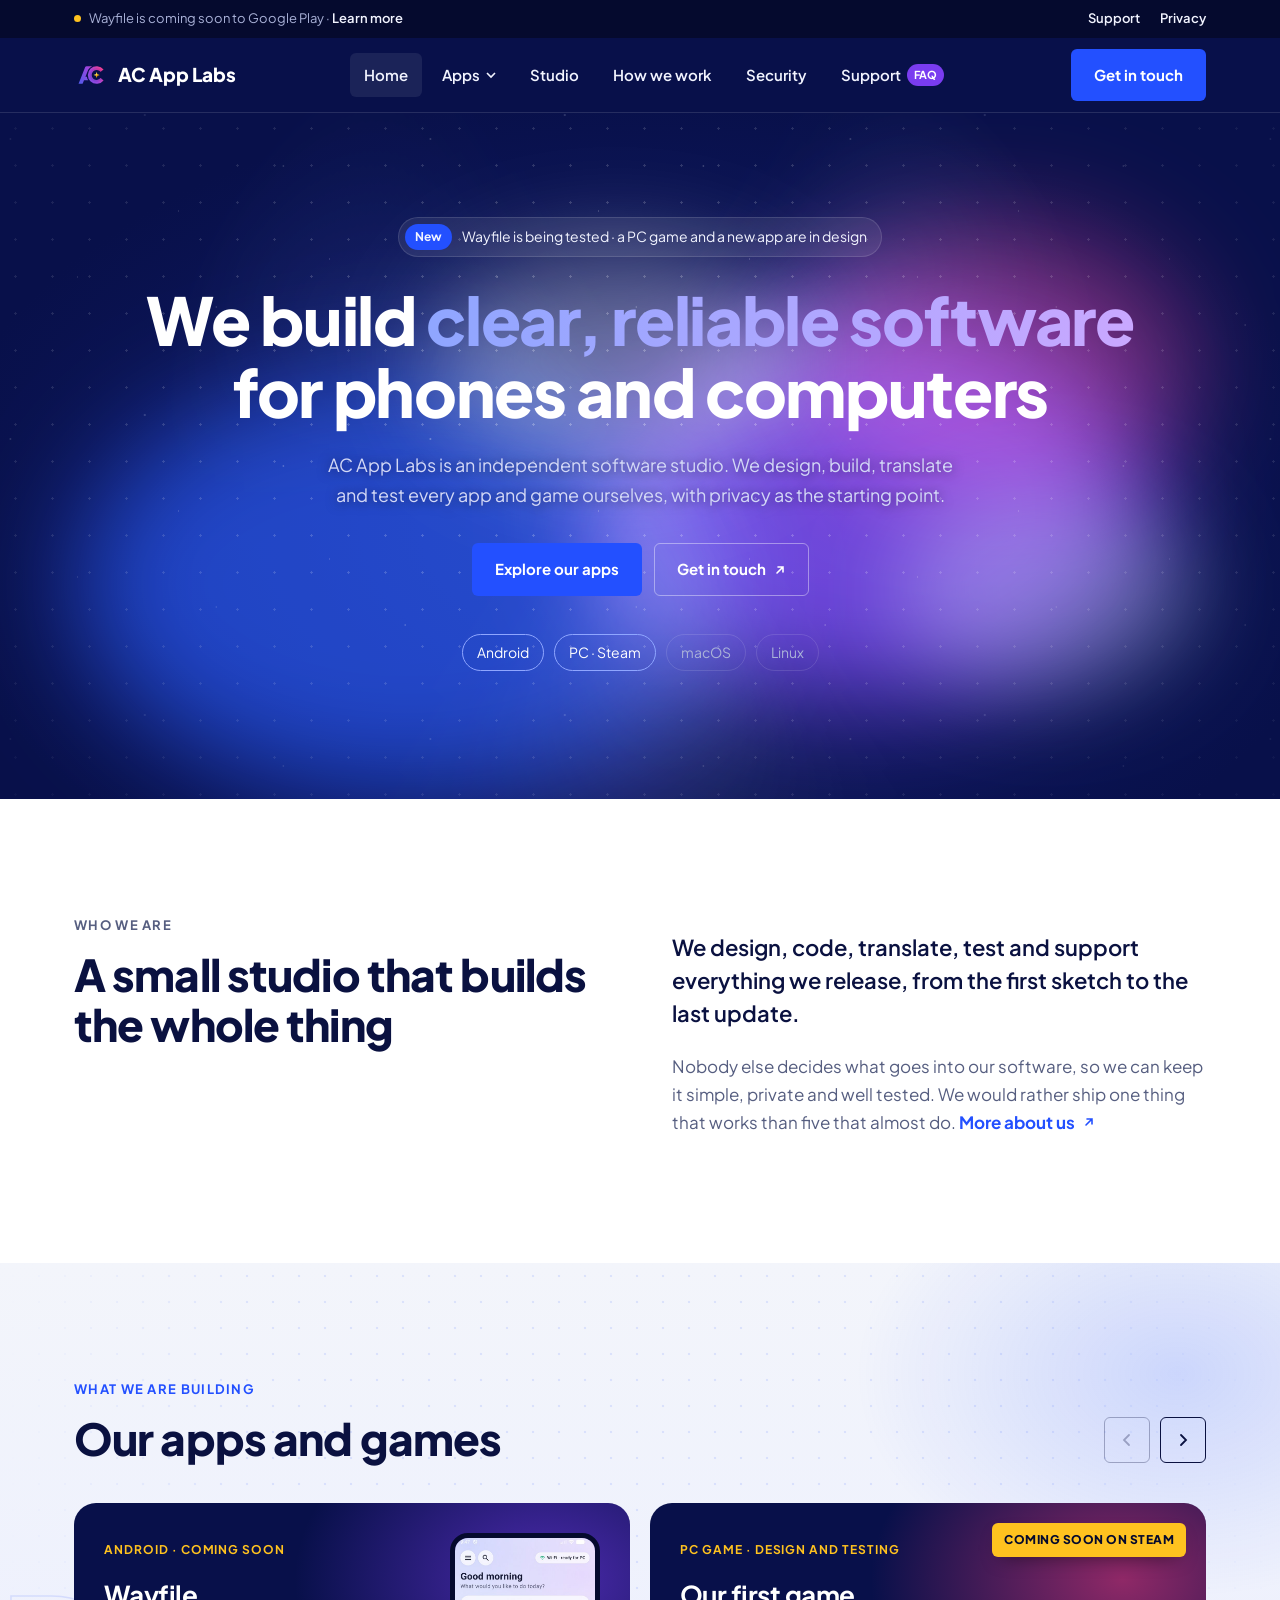
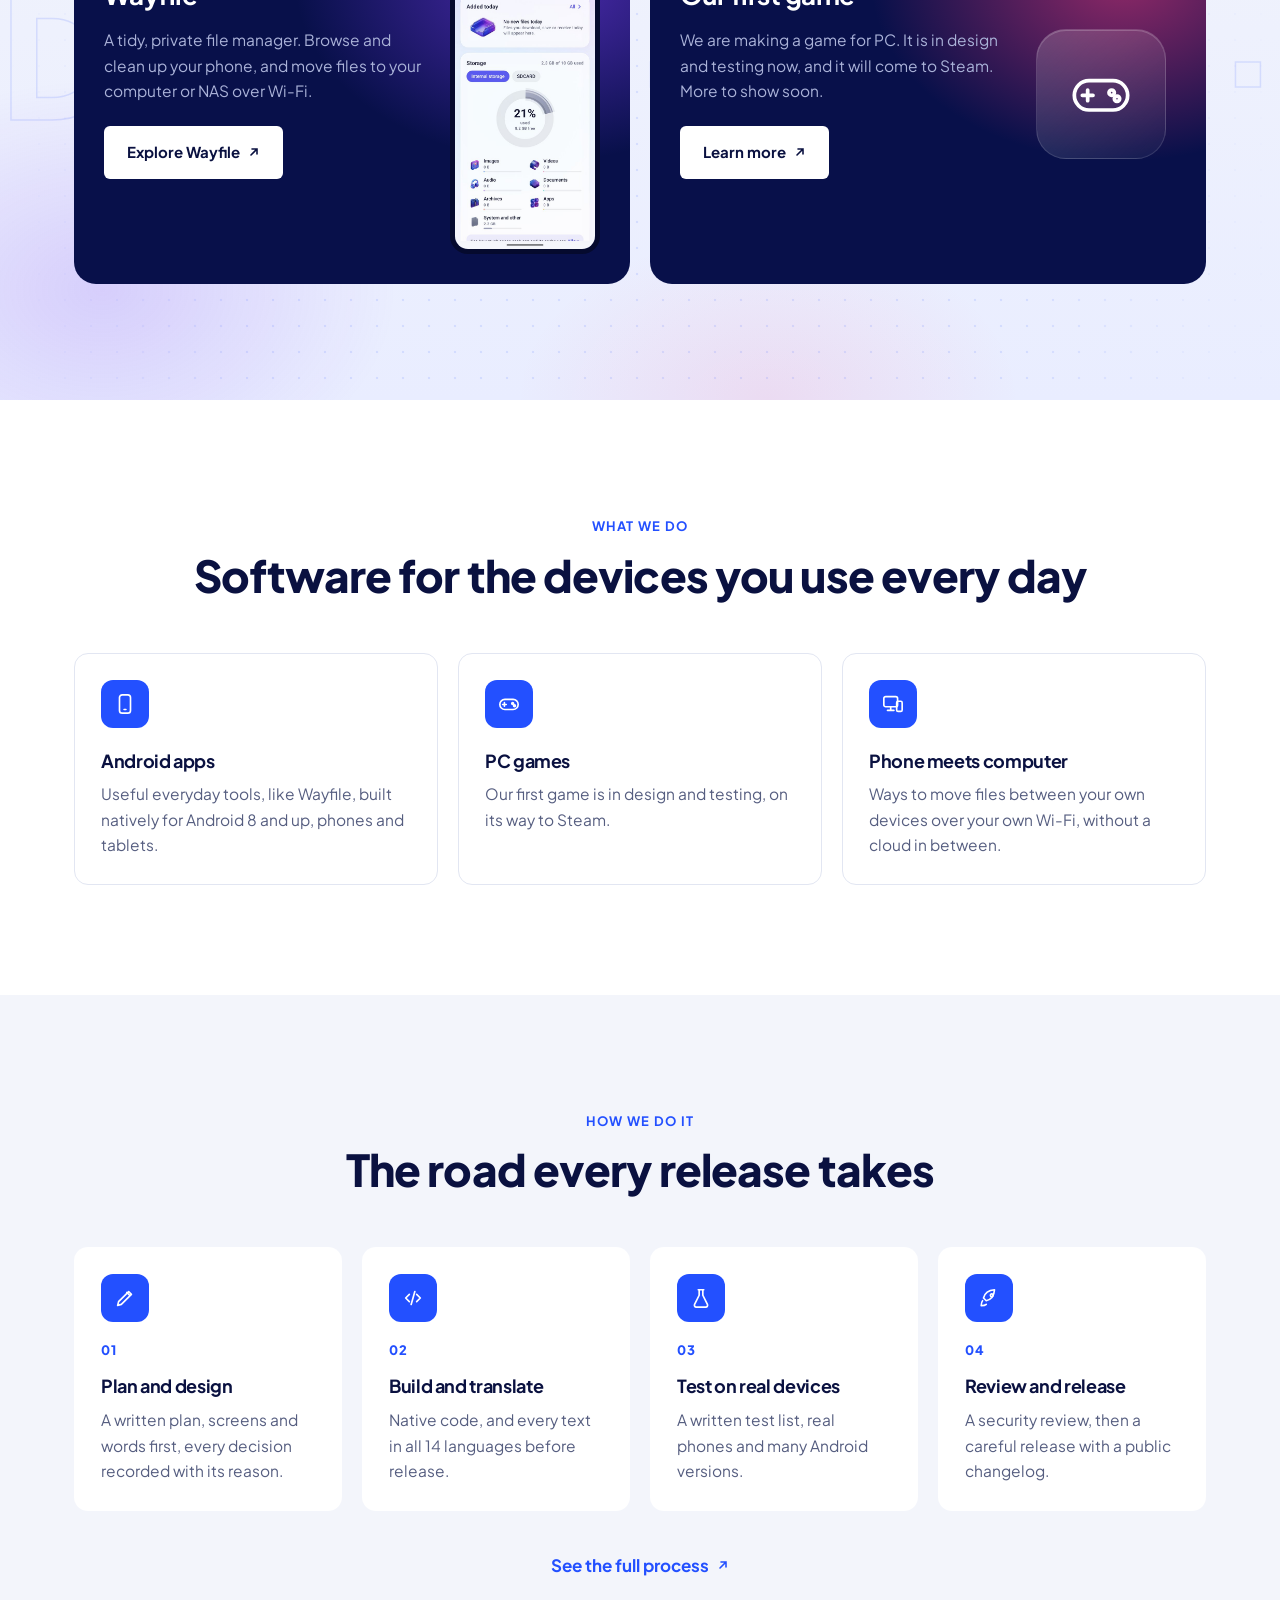
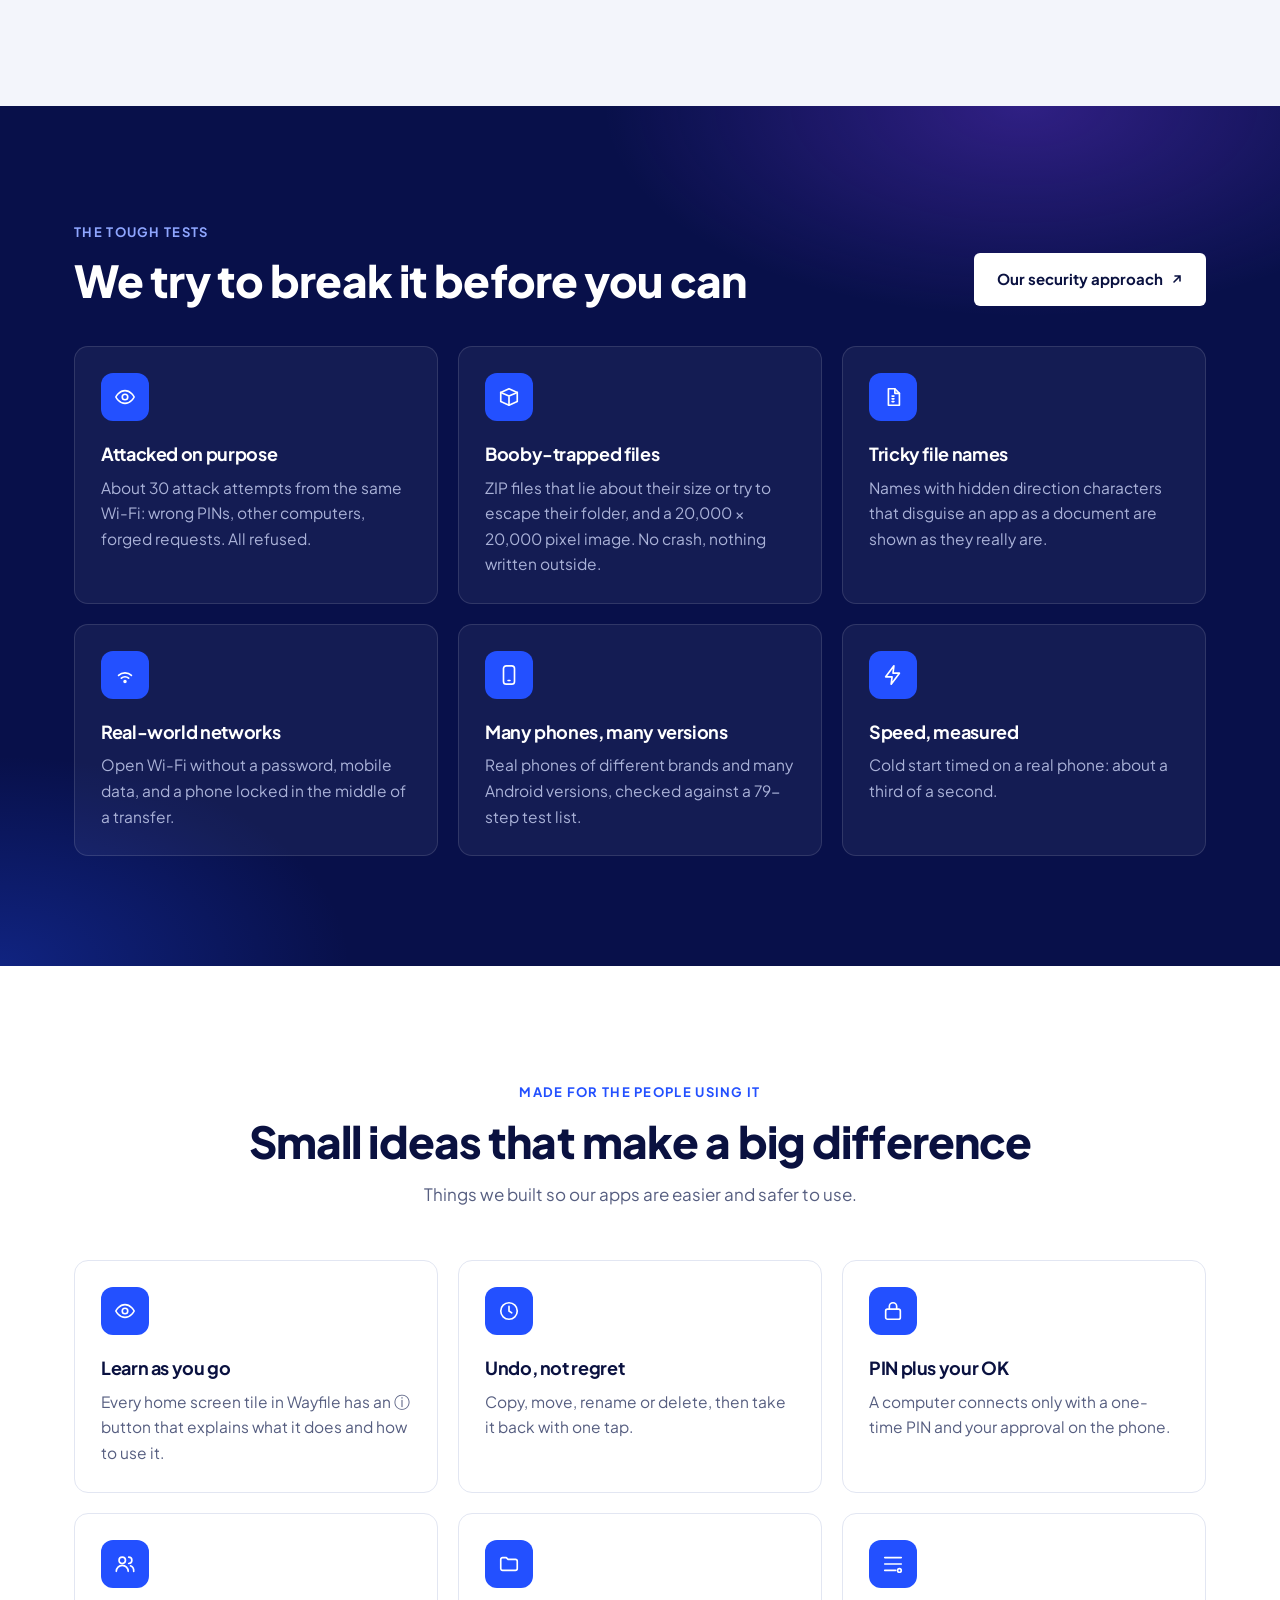
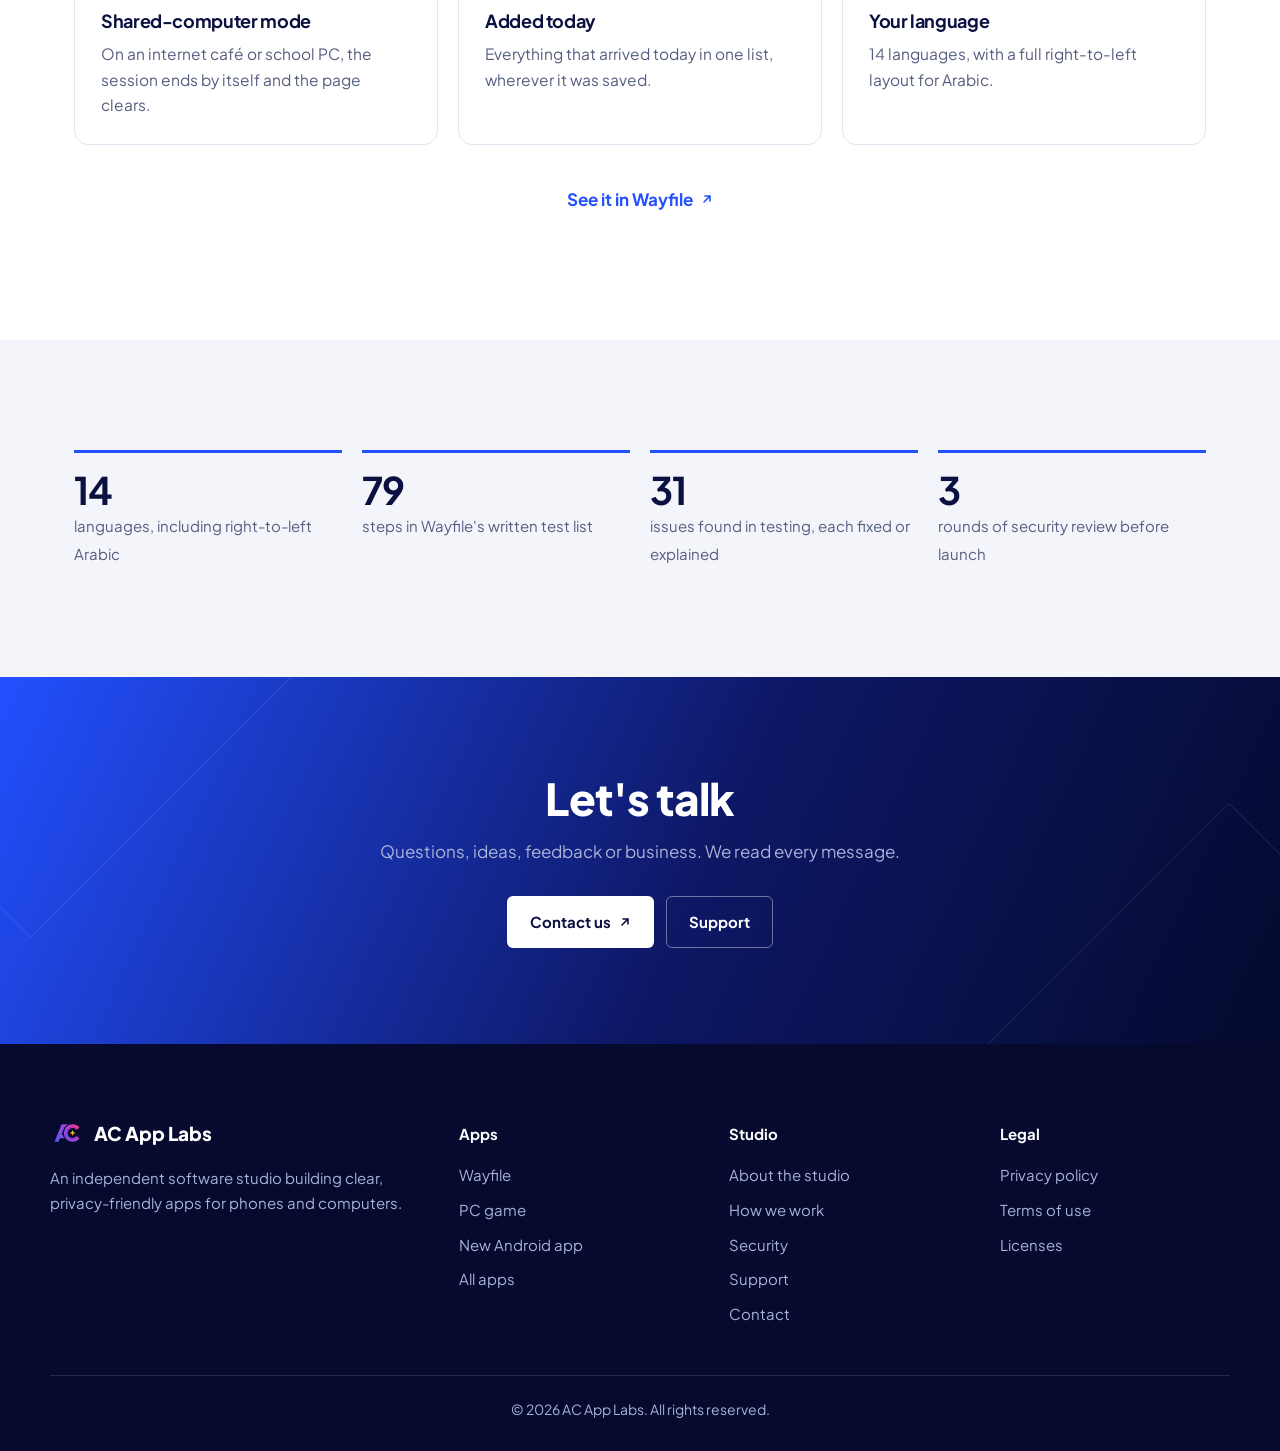
==== commit e982e2c5: "Home and process pages: no test-device details Co-Authored-By: Claude Opus 5.5 <noreply@anthropic.co" ====
--- a/index.html
+++ b/index.html
@@ -12,7 +12,7 @@
 <link rel="preconnect" href="https://fonts.googleapis.com">
 <link rel="preconnect" href="https://fonts.gstatic.com" crossorigin>
 <link href="https://fonts.googleapis.com/css2?family=Plus+Jakarta+Sans:wght@400;500;600;700;800&display=swap" rel="stylesheet">
-<link rel="stylesheet" href="/assets/site.css?v=6">
+<link rel="stylesheet" href="/assets/site.css?v=8">
 </head>
 <body>
 
@@ -138,8 +138,8 @@
       <article class="card"><span class="ico"><svg viewBox="0 0 24 24" aria-hidden="true"><path d="M3 7l9-4 9 4v10l-9 4-9-4z"/><path d="M3 7l9 4 9-4M12 11v10"/></svg></span><h3>Booby-trapped files</h3><p>ZIP files that lie about their size or try to escape their folder, and a 20,000 × 20,000 pixel image. No crash, nothing written outside.</p></article>
       <article class="card"><span class="ico"><svg viewBox="0 0 24 24" aria-hidden="true"><path d="M7 3h7l5 5v13H7z"/><path d="M14 3v5h5M11 11h2M11 14h2M11 17h2"/></svg></span><h3>Tricky file names</h3><p>Names with hidden direction characters that disguise an app as a document are shown as they really are.</p></article>
       <article class="card"><span class="ico"><svg viewBox="0 0 24 24" aria-hidden="true"><path d="M5 12.5a10 10 0 0 1 14 0M8 15.5a6 6 0 0 1 8 0"/><circle cx="12" cy="19" r="1"/></svg></span><h3>Real-world networks</h3><p>Open Wi-Fi without a password, mobile data, and a phone locked in the middle of a transfer.</p></article>
-      <article class="card"><span class="ico"><svg viewBox="0 0 24 24" aria-hidden="true"><rect x="6" y="2" width="12" height="20" rx="3"/><path d="M11 18h2"/></svg></span><h3>Many phones, many versions</h3><p>Two real phones, and Android 9, 10, 11, 12, 13 and 17 on emulators, from a 79-step test list.</p></article>
-      <article class="card"><span class="ico"><svg viewBox="0 0 24 24" aria-hidden="true"><path d="M13 2 4 14h7l-1 8 9-12h-7z"/></svg></span><h3>Speed, measured</h3><p>Cold start timed on a real phone: about a third of a second on a recent Xiaomi.</p></article>
+      <article class="card"><span class="ico"><svg viewBox="0 0 24 24" aria-hidden="true"><rect x="6" y="2" width="12" height="20" rx="3"/><path d="M11 18h2"/></svg></span><h3>Many phones, many versions</h3><p>Real phones of different brands and many Android versions, checked against a 79-step test list.</p></article>
+      <article class="card"><span class="ico"><svg viewBox="0 0 24 24" aria-hidden="true"><path d="M13 2 4 14h7l-1 8 9-12h-7z"/></svg></span><h3>Speed, measured</h3><p>Cold start timed on a real phone: about a third of a second.</p></article>
     </div>
   </div>
 </section>
@@ -195,6 +195,6 @@
   <div class="wrap fbottom">© <span id="y">2026</span> AC App Labs. All rights reserved.</div>
 </footer>
 
-<script src="/assets/site.js?v=6"></script>
+<script src="/assets/site.js?v=8"></script>
 </body>
 </html>
--- a/assets/site.css
+++ b/assets/site.css
@@ -428,6 +428,19 @@
 .intro p { color: var(--muted); }
 .intro .big { font-size: 22px; line-height: 1.5; color: var(--ink); font-weight: 600; }
 
+/* Wayfile showcase: its own soft band, and a glow behind the screens so they stand out from the card */
+.showcase-band { display: flow-root; position: relative; background: linear-gradient(180deg, #e9edff 0%, #f6f7fc 70%, #ffffff 100%); padding-bottom: 90px; }
+.showcase-band::before { content: ""; position: absolute; inset: 0; background-image: radial-gradient(rgba(35,80,255,.2) 1.2px, transparent 1.6px); background-size: 26px 26px; -webkit-mask-image: linear-gradient(180deg, #000, transparent 85%); mask-image: linear-gradient(180deg, #000, transparent 85%); opacity: .55; pointer-events: none; }
+.showcase-band .showcase { z-index: 2; }
+.stage { overflow: hidden; }
+.stage { background: linear-gradient(180deg, #ffffff 0%, #fafbff 100%); box-shadow: 0 50px 90px -40px rgba(5,10,46,.45), 0 0 0 1px rgba(35,80,255,.06); }
+.screen { isolation: isolate; }
+.screen::before { content: ""; position: absolute; z-index: -1; inset: -60px -110px; border-radius: 50%; background: radial-gradient(closest-side, rgba(122,60,240,.75), rgba(35,80,255,.45) 45%, rgba(255,61,127,.15) 72%, transparent 100%); filter: blur(14px); animation: breathe 6s ease-in-out infinite alternate; }
+.wide .screen::before { inset: -50px -60px; }
+@keyframes breathe { from { transform: scale(.94); opacity: .8; } to { transform: scale(1.05); opacity: 1; } }
+.phone .screen img { box-shadow: 0 30px 50px -24px rgba(5,10,46,.6); }
+.wide .screen img { box-shadow: 0 24px 44px -24px rgba(5,10,46,.5); }
+
 /* Home carousel band: soft colour, dots and slowly sliding outline words behind the cards */
 .apps-band { position: relative; overflow: hidden; background: linear-gradient(180deg, #f3f5fb 0%, #e9edff 100%); }
 .apps-band::before { content: ""; position: absolute; inset: 0; background:
